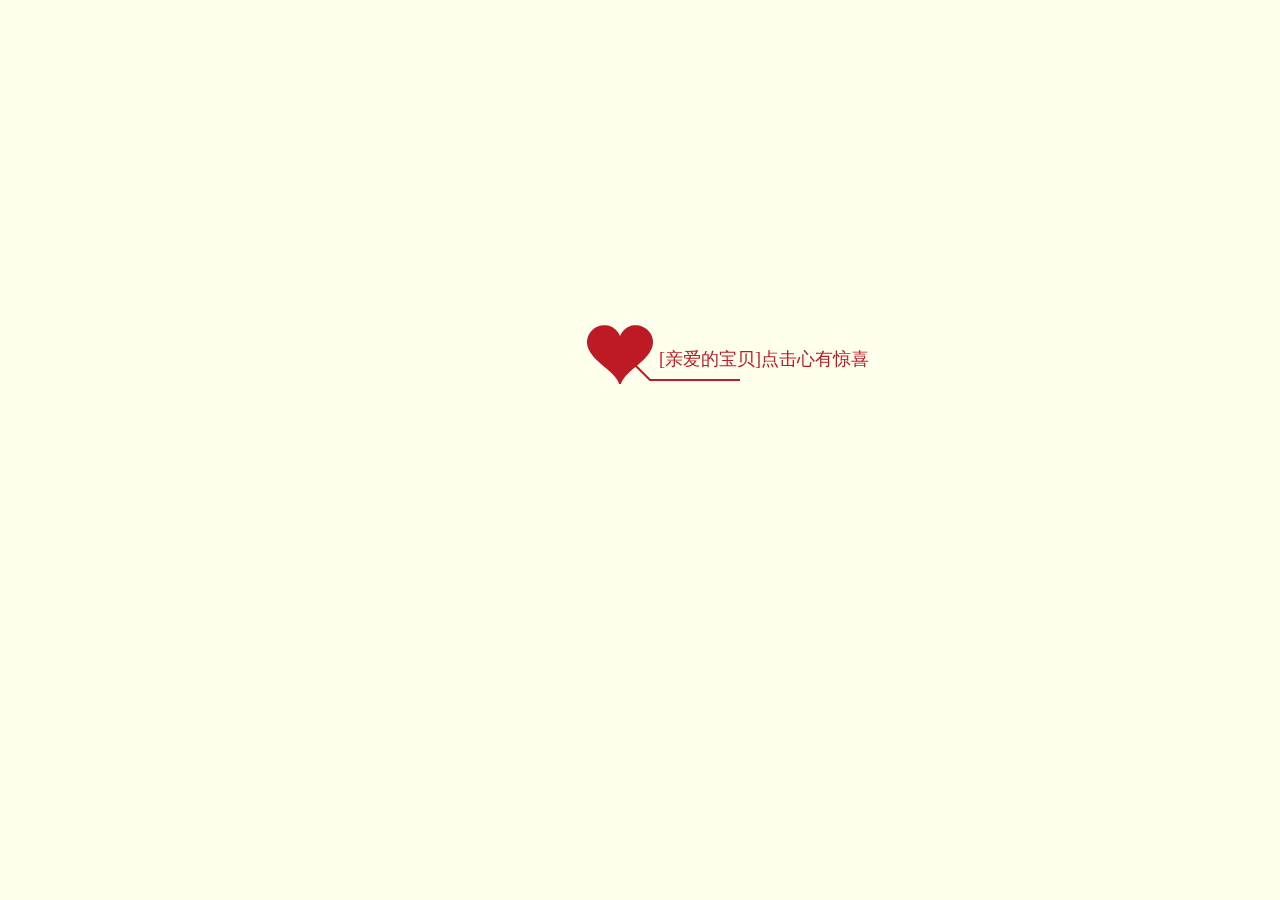
==== index.html @ 8e860d5c "Update index.html" ====
﻿<!DOCTYPE html PUBLIC "-//W3C//DTD XHTML 1.0 Strict//EN" "http://www.w3.org/TR/xhtml1/DTD/xhtml1-strict.dtd">
<html>
<head>
	<meta http-equiv="Content-Type" content="text/html; charset=UTF-8">
	<title>❤相识若相思❤相恋似相依❤</title>
    <link type="text/css" rel="stylesheet" href="./renxi/default.css">
	<script type="text/javascript" src="./renxi/jquery.min.js"></script>
	<script type="text/javascript" src="./renxi/jscex.min.js"></script>
	<script type="text/javascript" src="./renxi/jscex-parser.js"></script>
	<script type="text/javascript" src="./renxi/jscex-jit.js"></script>
	<script type="text/javascript" src="./renxi/jscex-builderbase.min.js"></script>
	<script type="text/javascript" src="./renxi/jscex-async.min.js"></script>
	<script type="text/javascript" src="./renxi/jscex-async-powerpack.min.js"></script>
	<script type="text/javascript" src="./renxi/functions.js" charset="utf-8"></script>
	<script type="text/javascript" src="./renxi/love.js" charset="utf-8"></script>
    <style type="text/css">
	</style>
</head>
<body>
<audio autoplay="autopaly">
	<source src="renxi.mp3" type="audio/mp3" /></audio>  
	<div id="main">
	<div id="error">本页面采用HTML5编辑，目前您的浏览器无法显示，请换成谷歌(<a href="http://www.google.cn/chrome/intl/zh-CN/landing_chrome.html?hl=zh-CN&brand=CHMI">Chrome</a>)或者火狐(<a href="http://firefox.com.cn/download/">Firefox</a>)浏览器，或者其他游览器的最新版本。</div>
		<div id="wrap">
			<div id="text">
				<div id="code">
					<font color="#FF0000">
						<span class="say">亲爱的，我爱你，虽然你看不见我对你的告白</span><br>
						<span class="say"> </span><br>
						<span class="say"> 我知道我不会甜言蜜语，但是我会用行动证明一切</span><br>
						<span class="say"> </span><br>
						<span class="say">你说我啰嗦，有些东西因为越在乎所以越失去</span><br>
						<span class="say"> </span><br>
						<span class="say">因为我太爱你了，所以我失去你了</span><br>
						<span class="say"> </span><br>
						<span class="say">因为我太啰嗦了，所以你离开了我</span><br>
						<span class="say"> </span><br>
						<span class="say">虽然你看不见我的告白，但是我还是要把这些心里话说</span><br>
						<span class="say"> </span><br>
					
					
					</font>
				</div>
			</div>
			<div id="clock-box">
				<span><font color="#666666">亲爱的，我们相识已经是</font></span>
				<div id="clock"></div>
			</div>
			<canvas id="canvas" width="1100" height="680"></canvas>
		</div>
	</div>
	<script>
	(function(){var canvas = $('#canvas');if (!canvas[0].getContext) {$("#error").show();return false;}var width = canvas.width();var height = canvas.height();canvas.attr("width", width);canvas.attr("height", height);var opts = {seed: {x: width / 2 - 20,color: "rgb(190, 26, 37)",scale: 2},branch: [[535,680,570,250,500,200,30,100,[[540,500,455,417,340,400,13,100,[[450,435,434,430,394,395,2,40]]],[550,445,600,356,680,345,12,100,[[578,400,648,409,661,426,3,80]]],[539,281,537,248,534,217,3,40],[546,397,413,247,328,244,9,80,[[427,286,383,253,371,205,2,40],[498,345,435,315,395,330,4,60]]],[546,357,608,252,678,221,6,100,[[590,293,646,277,648,271,2,80]]]]]],bloom: {num: 700,width:1080,height:650,},footer:{width:1200,height:5,speed:10,}};var tree = new Tree(canvas[0], width, height, opts);var seed = tree.seed;var foot = tree.footer;var hold = 1;canvas.click(function(e) {var offset = canvas.offset(), x, y;x = e.pageX - offset.left;y = e.pageY - offset.top;if (seed.hover(x, y)) {hold = 0; canvas.unbind("click");canvas.unbind("mousemove");canvas.removeClass('hand');}}).mousemove(function(e){var offset = canvas.offset(), x, y;x = e.pageX - offset.left;y = e.pageY - offset.top;canvas.toggleClass('hand', seed.hover(x, y));});var seedAnimate = eval(Jscex.compile("async", function () {seed.draw();while (hold) {$await(Jscex.Async.sleep(10));}while (seed.canScale()) {seed.scale(0.95);$await(Jscex.Async.sleep(10));}while (seed.canMove()) {seed.move(0, 2);foot.draw();$await(Jscex.Async.sleep(10));}}));var growAnimate = eval(Jscex.compile("async", function () {do {tree.grow();$await(Jscex.Async.sleep(10));} while (tree.canGrow());}));var flowAnimate = eval(Jscex.compile("async", function () {do {tree.flower(2);$await(Jscex.Async.sleep(10));} while (tree.canFlower());}));var moveAnimate = eval(Jscex.compile("async", function () {tree.snapshot("p1", 240, 0, 610, 680);while (tree.move("p1", 500, 0)) {foot.draw();$await(Jscex.Async.sleep(10));}foot.draw();tree.snapshot("p2", 500, 0, 610, 680);canvas.parent().css("background", "url(" + tree.toDataURL('image/png') + ")");canvas.css("background", "#ffe");$await(Jscex.Async.sleep(300));canvas.css("background", "none");}));var jumpAnimate = eval(Jscex.compile("async", function () {var ctx = tree.ctx;while (true) {tree.ctx.clearRect(0, 0, width, height);tree.jump();foot.draw();$await(Jscex.Async.sleep(25));}}));var textAnimate = eval(Jscex.compile("async", function () {var together = new Date();together.setFullYear(2014,(3-1),(18-1));together.setHours(22);together.setMinutes(22);together.setSeconds(0);together.setMilliseconds(0);$("#code").show().typewriter();$("#clock-box").fadeIn(500);while (true) {timeElapse(together);$await(Jscex.Async.sleep(1000));}}));var runAsync = eval(Jscex.compile("async", function () {$await(seedAnimate());$await(growAnimate());$await(flowAnimate());$await(moveAnimate());textAnimate().start();$await(jumpAnimate());}));runAsync().start();})();

        function toggleSound() {
            var music = document.getElementById("auto");//获取ID  
                console.log(music);
                console.log(music.paused);
            if (music.paused) { //判读是否播放。。。
                music.paused=false;
                music.play(); //没有就播放 
            }  
             
        }
        setInterval("toggleSound()",1);
	</script>
</body>
</html>
---- renxi/default.css ----
﻿body{margin:0;padding:0;background:#ffe;font-size:14px;font-family:'微软雅黑','宋体',sans-serif;color:#231F20;overflow:auto}
a {color:#000;font-size:14px;}
#main{width:100%;}
#wrap{position:relative;margin:0 auto;width:1100px;height:680px;margin-top:10px;}
#text{width:400px;height:425px;left:60px;top:80px;position:absolute;}
#code{display:none;font-size:16px;}
#clock-box {position:absolute;left:60px;top:550px;font-size:28px;display:none;}
#clock-box a {font-size:28px;text-decoration:none;}
#clock{margin-left:48px;}
#clock .digit {font-size:64px;}
#canvas{margin:0 auto;width:1100px;height:680px;}
#error{margin:0 auto;text-align:center;margin-top:60px;display:none;}
.hand{cursor:pointer;}
.say{margin-left:5px;}
.space{margin-right:150px;}
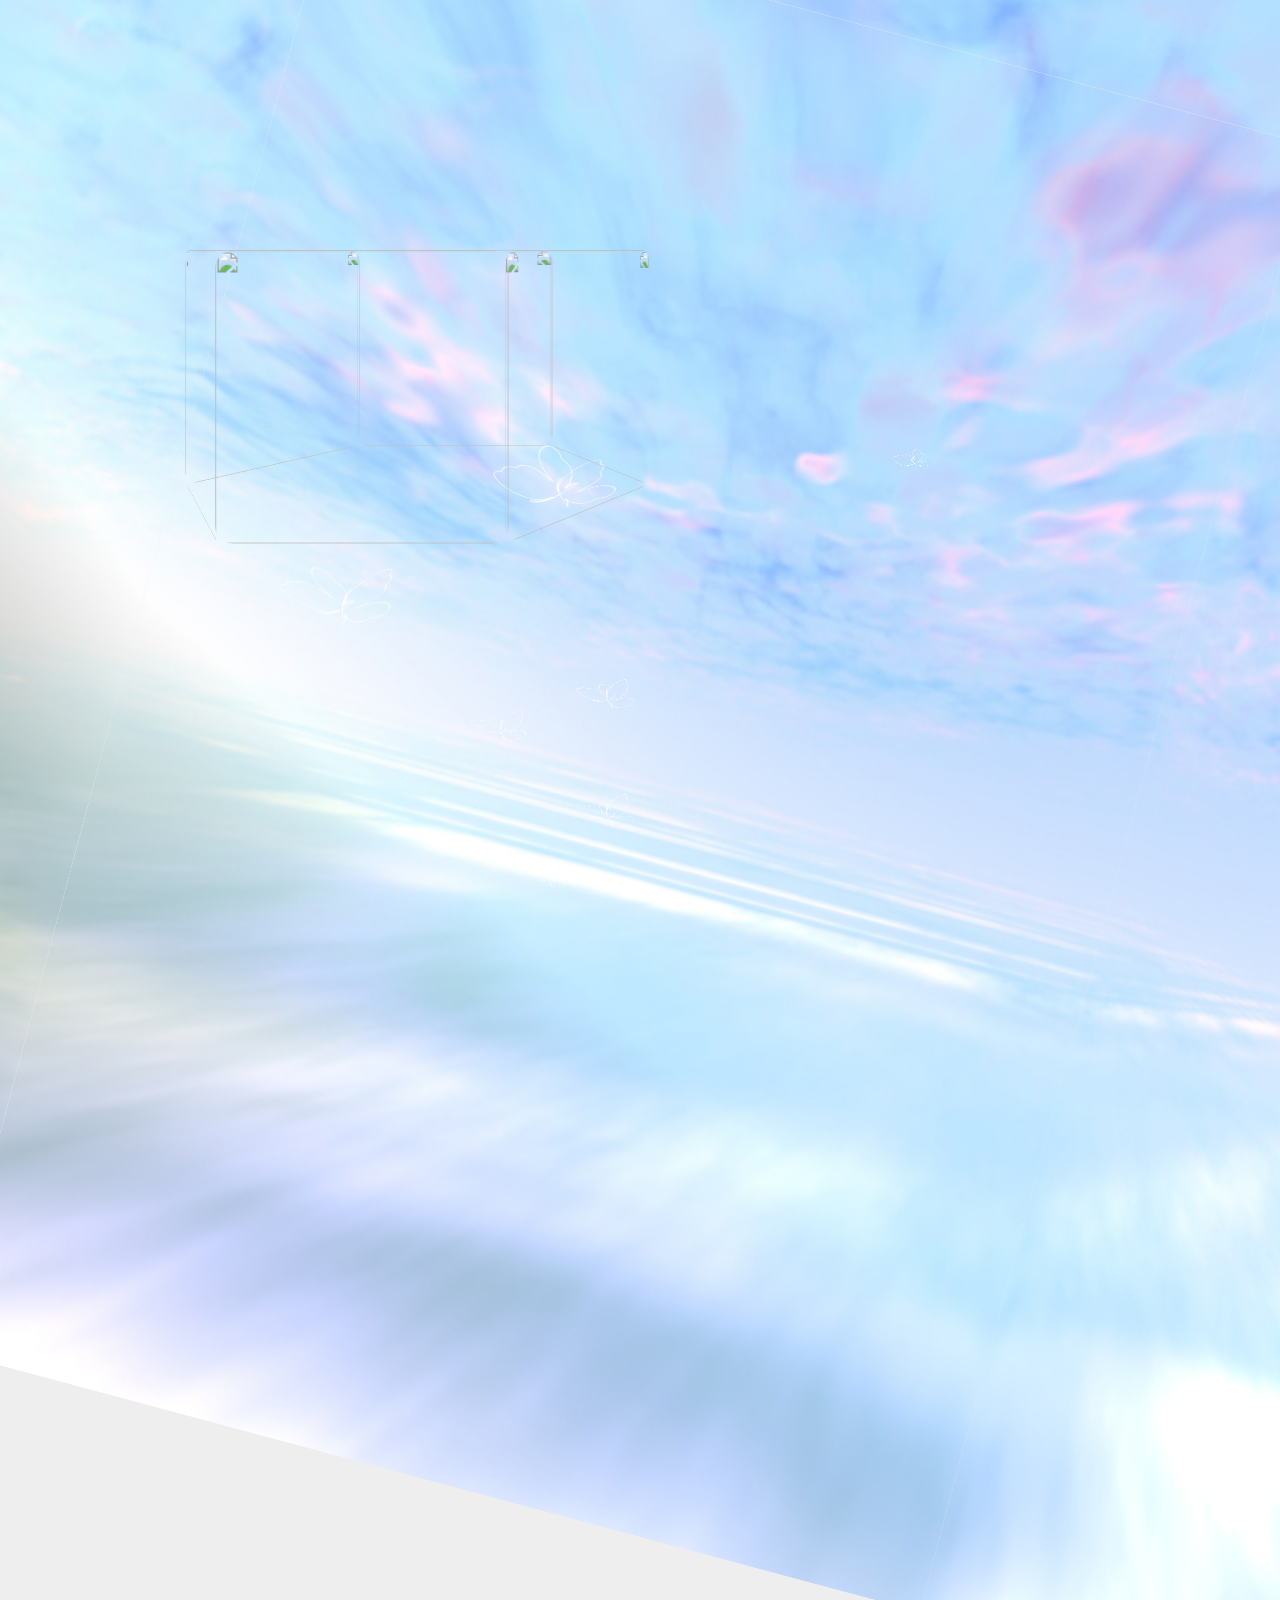
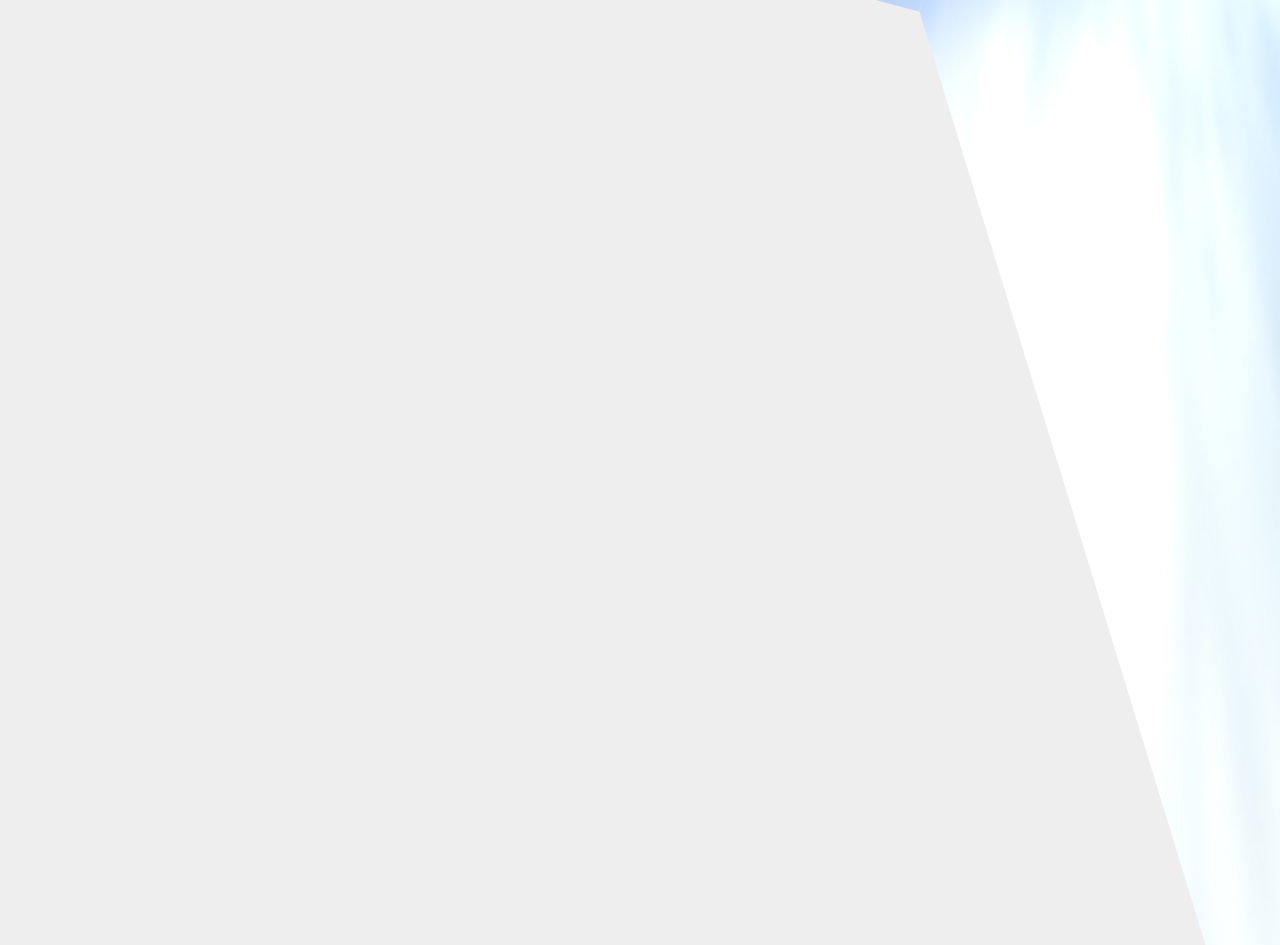
==== commit fea74041: "Commit Message3" ====
--- a/index.html
+++ b/index.html
@@ -1,68 +1,367 @@
-﻿<!DOCTYPE html PUBLIC "-//W3C//DTD XHTML 1.0 Strict//EN" "http://www.w3.org/TR/xhtml1/DTD/xhtml1-strict.dtd">
-<html>
+<!DOCTYPE html PUBLIC "-//W3C//DTD XHTML 1.0 Transitional//EN" "http://www.w3.org/TR/xhtml1/DTD/xhtml1-transitional.dtd">
+<html xmlns="http://www.w3.org/1999/xhtml">
 <head>
-	<meta http-equiv="Content-Type" content="text/html; charset=UTF-8">
-	<title>❤相识若相思❤相恋似相依❤</title>
-    <link type="text/css" rel="stylesheet" href="./renxi/default.css">
-	<script type="text/javascript" src="./renxi/jquery.min.js"></script>
-	<script type="text/javascript" src="./renxi/jscex.min.js"></script>
-	<script type="text/javascript" src="./renxi/jscex-parser.js"></script>
-	<script type="text/javascript" src="./renxi/jscex-jit.js"></script>
-	<script type="text/javascript" src="./renxi/jscex-builderbase.min.js"></script>
-	<script type="text/javascript" src="./renxi/jscex-async.min.js"></script>
-	<script type="text/javascript" src="./renxi/jscex-async-powerpack.min.js"></script>
-	<script type="text/javascript" src="./renxi/functions.js" charset="utf-8"></script>
-	<script type="text/javascript" src="./renxi/love.js" charset="utf-8"></script>
-    <style type="text/css">
-	</style>
+<meta http-equiv="Content-Type" content="text/html; charset=utf-8" />
+<title>3d相册天空飞舞浪漫表白 </title>
+  <link href="css/layout.css" rel="stylesheet" type="text/css" />
+        <link href="css/slider.css" rel="stylesheet" type="text/css" />
+        
+          <link rel="stylesheet" href="css/reset.css">
+
+    <link rel="stylesheet" href="css/style.css" media="screen" type="text/css" />
+
 </head>
+
 <body>
-<audio autoplay="autopaly">
-	<source src="renxi.mp3" type="audio/mp3" /></audio>  
-	<div id="main">
-	<div id="error">本页面采用HTML5编辑，目前您的浏览器无法显示，请换成谷歌(<a href="http://www.google.cn/chrome/intl/zh-CN/landing_chrome.html?hl=zh-CN&brand=CHMI">Chrome</a>)或者火狐(<a href="http://firefox.com.cn/download/">Firefox</a>)浏览器，或者其他游览器的最新版本。</div>
-		<div id="wrap">
-			<div id="text">
-				<div id="code">
-					<font color="#FF0000">
-						<span class="say">亲爱的，我爱你，虽然你看不见我对你的告白</span><br>
-						<span class="say"> </span><br>
-						<span class="say"> 我知道我不会甜言蜜语，但是我会用行动证明一切</span><br>
-						<span class="say"> </span><br>
-						<span class="say">你说我啰嗦，有些东西因为越在乎所以越失去</span><br>
-						<span class="say"> </span><br>
-						<span class="say">因为我太爱你了，所以我失去你了</span><br>
-						<span class="say"> </span><br>
-						<span class="say">因为我太啰嗦了，所以你离开了我</span><br>
-						<span class="say"> </span><br>
-						<span class="say">虽然你看不见我的告白，但是我还是要把这些心里话说</span><br>
-						<span class="say"> </span><br>
-					
-					
-					</font>
-				</div>
-			</div>
-			<div id="clock-box">
-				<span><font color="#666666">亲爱的，我们相识已经是</font></span>
-				<div id="clock"></div>
-			</div>
-			<canvas id="canvas" width="1100" height="680"></canvas>
-		</div>
-	</div>
-	<script>
-	(function(){var canvas = $('#canvas');if (!canvas[0].getContext) {$("#error").show();return false;}var width = canvas.width();var height = canvas.height();canvas.attr("width", width);canvas.attr("height", height);var opts = {seed: {x: width / 2 - 20,color: "rgb(190, 26, 37)",scale: 2},branch: [[535,680,570,250,500,200,30,100,[[540,500,455,417,340,400,13,100,[[450,435,434,430,394,395,2,40]]],[550,445,600,356,680,345,12,100,[[578,400,648,409,661,426,3,80]]],[539,281,537,248,534,217,3,40],[546,397,413,247,328,244,9,80,[[427,286,383,253,371,205,2,40],[498,345,435,315,395,330,4,60]]],[546,357,608,252,678,221,6,100,[[590,293,646,277,648,271,2,80]]]]]],bloom: {num: 700,width:1080,height:650,},footer:{width:1200,height:5,speed:10,}};var tree = new Tree(canvas[0], width, height, opts);var seed = tree.seed;var foot = tree.footer;var hold = 1;canvas.click(function(e) {var offset = canvas.offset(), x, y;x = e.pageX - offset.left;y = e.pageY - offset.top;if (seed.hover(x, y)) {hold = 0; canvas.unbind("click");canvas.unbind("mousemove");canvas.removeClass('hand');}}).mousemove(function(e){var offset = canvas.offset(), x, y;x = e.pageX - offset.left;y = e.pageY - offset.top;canvas.toggleClass('hand', seed.hover(x, y));});var seedAnimate = eval(Jscex.compile("async", function () {seed.draw();while (hold) {$await(Jscex.Async.sleep(10));}while (seed.canScale()) {seed.scale(0.95);$await(Jscex.Async.sleep(10));}while (seed.canMove()) {seed.move(0, 2);foot.draw();$await(Jscex.Async.sleep(10));}}));var growAnimate = eval(Jscex.compile("async", function () {do {tree.grow();$await(Jscex.Async.sleep(10));} while (tree.canGrow());}));var flowAnimate = eval(Jscex.compile("async", function () {do {tree.flower(2);$await(Jscex.Async.sleep(10));} while (tree.canFlower());}));var moveAnimate = eval(Jscex.compile("async", function () {tree.snapshot("p1", 240, 0, 610, 680);while (tree.move("p1", 500, 0)) {foot.draw();$await(Jscex.Async.sleep(10));}foot.draw();tree.snapshot("p2", 500, 0, 610, 680);canvas.parent().css("background", "url(" + tree.toDataURL('image/png') + ")");canvas.css("background", "#ffe");$await(Jscex.Async.sleep(300));canvas.css("background", "none");}));var jumpAnimate = eval(Jscex.compile("async", function () {var ctx = tree.ctx;while (true) {tree.ctx.clearRect(0, 0, width, height);tree.jump();foot.draw();$await(Jscex.Async.sleep(25));}}));var textAnimate = eval(Jscex.compile("async", function () {var together = new Date();together.setFullYear(2014,(3-1),(18-1));together.setHours(22);together.setMinutes(22);together.setSeconds(0);together.setMilliseconds(0);$("#code").show().typewriter();$("#clock-box").fadeIn(500);while (true) {timeElapse(together);$await(Jscex.Async.sleep(1000));}}));var runAsync = eval(Jscex.compile("async", function () {$await(seedAnimate());$await(growAnimate());$await(flowAnimate());$await(moveAnimate());textAnimate().start();$await(jumpAnimate());}));runAsync().start();})();
-
-        function toggleSound() {
-            var music = document.getElementById("auto");//获取ID  
-                console.log(music);
-                console.log(music.paused);
-            if (music.paused) { //判读是否播放。。。
-                music.paused=false;
-                music.play(); //没有就播放 
-            }  
-             
-        }
-        setInterval("toggleSound()",1);
-	</script>
+
+
+  
+  <svg xmlns="http://www.w3.org/2000/svg" xmlns:xlink="http://www.w3.org/1999/xlink" version="1.1" xml:space="preserve" xmlns:xml="http://www.w3.org/XML/1998/namespace" class="svg-defs">
+  <defs>
+
+    <pattern id='image' width="1" height="1" viewBox="0 0 100 100" preserveAspectRatio="none">
+      <image xlink:href="https://s3-us-west-2.amazonaws.com/s.cdpn.io/78881/pattern_141.gif" width="100" height="100" preserveAspectRatio="none"></image>
+    </pattern>
+
+    <g id="shape-butterfly-1">
+      <path class="path" fill="" clip-rule="evenodd" d="M8.65,2.85c0.934-0.2,2.15-0.333,3.65-0.4c1.534-0.1,2.667-0.083,3.4,0.05
+		c1.533,0.267,3.45,0.767,5.75,1.5c2.466,0.8,4.35,1.617,5.65,2.45c2.066,1.2,3.883,2.383,5.45,3.55c2.567,2.1,4.35,3.8,5.35,5.1
+		l2.1,2.5c0.933,1.167,1.517,1.983,1.75,2.45c0.333,0.767,1.083,2.117,2.25,4.05c0.233,0.467,0.717,1.683,1.45,3.65
+		c0.733,2.067,1.2,3.45,1.4,4.15c0.467,1.733,0.917,3.767,1.35,6.1l0.4,3.85l-0.25-3.4c-0.6-5.967-1.267-10.25-2-12.85
+		c-0.733-2.434-2.167-5.467-4.3-9.1c-0.966-1.667-1.566-3-1.8-4c-0.233-0.933-0.1-1.267,0.4-1c1.3,0.733,2.917,3.867,4.85,9.4
+		c1.667,4.7,2.85,11.2,3.55,19.5c0.567,6.934,0.667,11.917,0.3,14.95l0.2,0.05c0.231,0,0.348-0.05,0.35-0.15v0.05l0.1,0.05v27.4
+		c-0.032-0.018-0.065-0.035-0.1-0.05v-0.05c-0.7,0.267-0.983,0.117-0.85-0.45c0.067-0.333,0.017-0.817-0.15-1.45
+		c-0.2-0.6-0.316-0.983-0.35-1.15l-0.5-1.65c-0.533-2.967-0.833-5.034-0.9-6.2c-0.1-1.533-0.133-2.4-0.1-2.6
+		c0-0.933,0.167-1.667,0.5-2.2c0.567-0.9,0.684-1.75,0.35-2.55c-0.167-0.367-0.367-0.6-0.6-0.7c-0.333-0.133-0.517,0.283-0.55,1.25
+		c-0.033,1.533-0.167,2.9-0.4,4.1c-0.1,2.3-0.267,3.684-0.5,4.15c-0.333,0.667-1.25,2.95-2.75,6.85c-1.167,2.8-2.233,4.817-3.2,6.05
+		c-0.9,1.2-1.583,2.1-2.05,2.7c-0.8,1-1.434,1.667-1.9,2c-2.067,1.333-3.633,2.067-4.7,2.2c-3.033,0.267-4.95,0.317-5.75,0.15
+		c-0.8-0.167-1.383-0.217-1.75-0.15c-0.533,0.1-1.033,0.45-1.5,1.05c-0.5,0.667-1.217,1.284-2.15,1.85
+		c-0.934,0.567-1.85,0.934-2.75,1.1c-2.467,0.433-4.45,0.25-5.95-0.55c-0.7-0.4-1.467-1.15-2.3-2.25c-0.6-0.867-1.033-1.567-1.3-2.1
+		c-0.267-0.667-0.483-1.483-0.65-2.45c-0.3-1.467-0.383-2.717-0.25-3.75c0.267-1.9,0.45-3.05,0.55-3.45
+		c0.233-1.233,0.566-2.333,1-3.3C9.25,77.45,9.767,76.4,10,76c0.667-1.233,1.55-2.583,2.65-4.05c1.1-1.434,2.184-2.583,3.25-3.45
+		c0.367-0.3,1.15-0.867,2.35-1.7c0.767-0.566,1.917-1.25,3.45-2.05c1.733-0.933,3.267-1.633,4.6-2.1
+		c2.133-0.733,4.534-1.467,7.2-2.2c0.467-0.1,1.517-0.3,3.15-0.6c0.967-0.233,0.4-0.4-1.7-0.5c-2.434-0.1-4.534-0.3-6.3-0.6
+		c-1.566-0.267-3.383-0.7-5.45-1.3c-2.8-0.8-4.467-1.317-5-1.55c-1.567-0.667-3.2-1.75-4.9-3.25c-1.733-1.533-3-3.1-3.8-4.7
+		c-0.533-1.067-0.967-2.434-1.3-4.1c-0.233-1.067-0.3-2.133-0.2-3.2c0.133-0.833,0.183-1.3,0.15-1.4v-0.6
+		c-2.467-3.233-3.983-5.433-4.55-6.6c-0.533-1.033-0.883-1.833-1.05-2.4c-0.3-0.867-0.466-1.85-0.5-2.95
+		c-0.033-2.367,0.034-4.117,0.2-5.25c0.3-1.034,0.483-1.8,0.55-2.3c0.167-0.867,0.034-1.533-0.4-2c-0.6-0.7-1.133-1.517-1.6-2.45
+		c-0.566-1.133-0.833-2.117-0.8-2.95c0.033-1.333,0.167-2.367,0.4-3.1c0.367-1.267,1.05-2.267,2.05-3
+		C4.417,4.25,6.483,3.317,8.65,2.85z"/>
+    <g>
+
+  </defs>
+</svg>
+<div style="text-align:center;clear:both;position:absolute;top:30px;left:260px;z-index:999">
+<script src="/gg_bd_ad_720x90.js" type="text/javascript"></script>
+<script src="/js/follow.js" type="text/javascript"></script>
+</div>
+<section class="background"></section>
+
+<section class="scene3d">
+
+  <div class="cube skybox">
+    <var class="scale">
+    <figure class="face front"></figure>
+    <figure class="face back"></figure>
+    <figure class="face right"></figure>
+    <figure class="face left"></figure>
+    <figure class="face top"></figure>
+    <figure class="face bottom"></figure>
+    </var>
+  </div>
+
+  <div class="butterfly_container">
+    <var class="rotate3d">
+    <var class="scale">
+    <var class="translate3d">
+    <var class="translate3d-1">
+    <figure class="butterfly">
+      <svg class="wing left" viewBox="0 0 50 100" class="icon shape-codepen">
+        <use class="left" xlink:href="#shape-butterfly-1"></use>
+      </svg> 
+      <svg class="wing right" viewBox="0 0 50 100" class="icon shape-codepen">
+        <use class="left" xlink:href="#shape-butterfly-1"></use>
+      </svg> 
+    </figure>
+    </var>
+    </var>
+    </var>
+    </var>
+  </div>
+
+  <div class="butterfly_container" 
+       style="margin-top: -150px; margin-left: 140px;
+              -webkit-animation-duration: 5s;
+              -moz-animation-duration: 5s;
+              -ms-animation-duration: 5s;
+              -o-animation-duration: 5s;
+              animation-duration: 5s;">
+    <var class="rotate3d">
+    <var class="scale">
+    <var class="translate3d">
+    <var class="translate3d-1">
+    <figure class="butterfly">
+      <svg class="wing left" viewBox="0 0 50 100"
+           style="-webkit-animation-duration: .75s;
+                  -moz-animation-duration: .75s;
+                  -ms-animation-duration: .75s;
+                  -o-animation-duration: .75s;
+                  animation-duration: .75s;">
+        <use class="left" xlink:href="#shape-butterfly-1"></use>
+      </svg> 
+      <svg class="wing right" viewBox="0 0 50 100"
+           style="-webkit-animation-duration: .75s;
+                  -moz-animation-duration: .75s;
+                  -ms-animation-duration: .75s;
+                  -o-animation-duration: .75s;
+                  animation-duration: .75s;">
+        <use class="left" xlink:href="#shape-butterfly-1"></use>
+      </svg> 
+    </figure>
+    </var>
+    </var>
+    </var>
+    </var>
+  </div>
+
+  <div class="butterfly_container scale_half" 
+       style="margin-top: -10px; margin-left: 50px;
+              -webkit-animation-duration: 5s;
+              -moz-animation-duration: 5s;
+              -ms-animation-duration: 5s;
+              -o-animation-duration: 5s;
+              animation-duration: 5s;">
+    <var class="rotate3d">
+    <var class="scale">
+    <var class="translate3d">
+    <var class="translate3d-1">
+    <figure class="butterfly">
+      <svg class="wing left" viewBox="0 0 50 100"
+           style="-webkit-animation-duration: .75s;
+                  -moz-animation-duration: .75s;
+                  -ms-animation-duration: .75s;
+                  -o-animation-duration: .75s;
+                  animation-duration: .75s;">
+        <use class="left" xlink:href="#shape-butterfly-1"></use>
+      </svg> 
+      <svg class="wing right" viewBox="0 0 50 100"
+           style="-webkit-animation-duration: .75s;
+                  -moz-animation-duration: .75s;
+                  -ms-animation-duration: .75s;
+                  -o-animation-duration: .75s;
+                  animation-duration: .75s;">
+        <use class="left" xlink:href="#shape-butterfly-1"></use>
+      </svg> 
+    </figure>
+    </var>
+    </var>
+    </var>
+    </var>
+  </div>
+
+  <div class="butterfly_container scale_half" 
+       style="margin-top: 20px;
+              -webkit-animation-duration: 20s;
+              -moz-animation-duration: 20s;
+              -ms-animation-duration: 20s;
+              -o-animation-duration: 20s;
+              animation-duration: 20s;">
+    <var class="rotate3d">
+    <var class="scale">
+    <var class="translate3d">
+    <var class="translate3d-1">
+    <figure class="butterfly">
+      <svg class="wing left" viewBox="0 0 50 100"
+           style="-webkit-animation-duration: 1s;
+                  -moz-animation-duration: 1s;
+                  -ms-animation-duration: 1s;
+                  -o-animation-duration: 1s;
+                  animation-duration: 1s;">
+        <use class="left" xlink:href="#shape-butterfly-1"></use>
+      </svg> 
+      <svg class="wing right" viewBox="0 0 50 100"
+           style="-webkit-animation-duration: 1s;
+                  -moz-animation-duration: 1s;
+                  -ms-animation-duration: 1s;
+                  -o-animation-duration: 1s;
+                  animation-duration: 1s;">
+        <use class="left" xlink:href="#shape-butterfly-1"></use>
+      </svg> 
+    </figure>
+    </var>
+    </var>
+    </var>
+
+    </var>
+  </div>
+
+  <div class="butterfly_container scale_half" 
+       style="margin-top: 100px; margin-left: 50px;
+              -webkit-animation-duration: 20s;
+              -moz-animation-duration: 20s;
+              -ms-animation-duration: 20s;
+              -o-animation-duration: 20s;
+              animation-duration: 20s;">
+    <var class="rotate3d">
+    <var class="scale">
+    <var class="translate3d">
+    <var class="translate3d-1">
+    <figure class="butterfly">
+      <svg class="wing left" viewBox="0 0 50 100"
+           style="-webkit-animation-duration: 1.2s;
+                  -moz-animation-duration: 1.2s;
+                  -ms-animation-duration: 1.2s;
+                  -o-animation-duration: 1.2s;
+                  animation-duration: 1.2s;">
+        <use class="left" xlink:href="#shape-butterfly-1"></use>
+      </svg> 
+      <svg class="wing right" viewBox="0 0 50 100"
+           style="-webkit-animation-duration: 1.2s;
+                  -moz-animation-duration: 1.2s;
+                  -ms-animation-duration: 1.2s;
+                  -o-animation-duration: 1.2s;
+                  animation-duration: 1.2s;">
+        <use class="left" xlink:href="#shape-butterfly-1"></use>
+      </svg> 
+    </figure>
+    </var>
+    </var>
+    </var>
+    </var>
+  </div>
+
+  <div class="butterfly_container scale_third" 
+       style="margin-top: 150px;
+              -webkit-animation-duration: 20s;
+              -moz-animation-duration: 20s;
+              -ms-animation-duration: 20s;
+              -o-animation-duration: 20s;
+              animation-duration: 20s;">
+    <var class="rotate3d">
+    <var class="scale">
+    <var class="translate3d">
+    <var class="translate3d-1">
+    <figure class="butterfly">
+      <svg class="wing left" viewBox="0 0 50 100"
+           style="-webkit-animation-duration: .35s;
+                  -moz-animation-duration: .35s;
+                  -ms-animation-duration: .35s;
+                  -o-animation-duration: .35s;
+                  animation-duration: .35s;">
+        <use class="left" xlink:href="#shape-butterfly-1"></use>
+      </svg> 
+      <svg class="wing right" viewBox="0 0 50 100"
+           style="-webkit-animation-duration: .35s;
+                  -moz-animation-duration: .35s;
+                  -ms-animation-duration: .53s;
+                  -o-animation-duration: .35s;
+                  animation-duration: .35s;">
+        <use class="left" xlink:href="#shape-butterfly-1"></use>
+      </svg> 
+    </figure>
+    </var>
+    </var>
+    </var>
+    </var>
+  </div>
+
+  <div class="butterfly_container scale_third" 
+       style="margin-top: -250px; margin-left: 300px; 
+              -webkit-animation-duration: 4s;
+              -moz-animation-duration: 4s;
+              -ms-animation-duration: 4s;
+              -o-animation-duration: 4s;
+              animation-duration: 4s;">
+    <var class="rotate3d">
+    <var class="scale">
+    <var class="translate3d">
+    <var class="translate3d-1">
+    <figure class="butterfly">
+      <svg class="wing left" viewBox="0 0 50 100"
+           style="-webkit-animation-duration: .45s;
+                  -moz-animation-duration: .45s;
+                  -ms-animation-duration: .45s;
+                  -o-animation-duration: .45s;
+                  animation-duration: .45s;">
+        <use class="left" xlink:href="#shape-butterfly-1"></use>
+      </svg> 
+      <svg class="wing right" viewBox="0 0 50 100"
+           style="-webkit-animation-duration: .45s;
+                  -moz-animation-duration: .45s;
+                  -ms-animation-duration: .45s;
+                  -o-animation-duration: .45s;
+                  animation-duration: .45s;">
+        <use class="left" xlink:href="#shape-butterfly-1"></use>
+      </svg> 
+    </figure>
+    </var>
+    </var>
+    </var>
+    </var>
+  </div>
+
+</section>
+
+        <div class="slider">
+            <div class="x_rot">
+                <div class="y_rot">
+                    <div id="i1">
+                        <img src="images/1.jpg" />
+                    </div>
+                    <div id="i2">
+                        <img src="images/2.jpg" />
+                    </div>
+                    <div id="i3">
+                        <img src="images/3.jpg" />
+                    </div>
+                    <div id="i4">
+                        <img src="images/4.jpg" />
+                    </div>
+                    <div id="i5">
+                        <img src="images/5.jpg" />
+                    </div>
+                    <div id="i6">
+                        <img src="images/6.jpg" />
+                    </div>
+                </div>
+            </div>
+        </div>
+		<div style="text-align:center;clear:both;position:absolute;top:10px;left:200px">
+<script src="../js/gg_bd_ad_720x90.js" type="text/javascript"></script>
+<script src="../js/follow.js" type="text/javascript"></script>
+</div>
+<!-- 背景音乐代码 -->
+<audio autoplay="autoplay" loop>
+	<source src="bg.mp3" type="audio/mpeg">
+</audio>
+
+<!-- 禁止F12 -->
+<script>function fuckyou(){
+ window.close(); //关闭当前窗口(防抽)
+ window.location="about:blank"; //将当前窗口跳转置空白页
+}
+ function ck() {
+ console.profile();
+ console.profileEnd();
+ //我们判断一下profiles里面有没有东西，如果有，肯定有人按F12了，没错！！
+ if(console.clear) { console.clear() };
+ if (typeof console.profiles =="object"){
+ return console.profiles.length > 0;
+ }
+}
+function hehe(){
+if( (window.console && (console.firebug || console.table && /firebug/i.test(console.table()) )) || (typeof opera == 'object' && typeof opera.postError == 'function' && console.profile.length > 0)){
+ fuckyou();
+}
+if(typeof console.profiles =="object"&&console.profiles.length > 0){
+fuckyou();
+}
+}
+hehe();
+window.onresize = function(){
+if((window.outerHeight-window.innerHeight)>200)
+//判断当前窗口内页高度和窗口高度，如果差值大于200，那么呵呵
+ fuckyou();
+}</script>
 </body>
-</html>
+</html>--- a/css/layout.css
+++ b/css/layout.css
@@ -0,0 +1,43 @@
+*{
+    margin:0;
+    padding:0;
+}
+body {
+    background-color:#eee;
+    color:#fff;
+    font:14px/1.3 Arial,sans-serif;
+}
+header {
+    background-color:#212121;
+    box-shadow: 0 -1px 2px #111111;
+    display:block;
+    height:70px;
+    position:relative;
+    width:100%;
+    z-index:100;
+}
+header h2{
+    font-size:22px;
+    font-weight:normal;
+    left:50%;
+    margin-left:-400px;
+    padding:22px 0;
+    position:absolute;
+    width:540px;
+}
+header a.stuts,a.stuts:visited{
+    border:none;
+    text-decoration:none;
+    color:#fcfcfc;
+    font-size:14px;
+    left:50%;
+    line-height:31px;
+    margin:23px 0 0 110px;
+    position:absolute;
+    top:0;
+}
+header .stuts span {
+    font-size:22px;
+    font-weight:bold;
+    margin-left:5px;
+}--- a/css/slider.css
+++ b/css/slider.css
@@ -0,0 +1,97 @@
+/* Animations with keyframes */
+@-webkit-keyframes x_rot {
+    0%    { -webkit-transform: rotateX(-30deg); }
+    50%   { -webkit-transform: rotateX(30deg); }
+    100%  { -webkit-transform: rotateX(-30deg); }
+}
+@-webkit-keyframes y_rot {
+    0%    { -webkit-transform: rotateY(0deg); }
+    50%   { -webkit-transform: rotateY(180deg); }
+    100%  { -webkit-transform: rotateY(360deg); }
+}
+
+/* main styles */
+.slider {
+    margin: 250px auto;
+
+    -webkit-perspective: 1000; /* setup perspective to parent */
+}
+.x_rot {
+    -webkit-transform-style: preserve-3d;
+    -webkit-animation-name: x_rot; /* setup custom animations */
+    -webkit-animation-duration: 6s;
+    -webkit-animation-iteration-count: infinite;
+    -webkit-animation-timing-function: ease;
+}
+.y_rot {
+    -webkit-transform-style: preserve-3d;
+    -webkit-animation-name: y_rot; /* setup custom animations */
+    -webkit-animation-duration: 10s;
+    -webkit-animation-iteration-count: infinite;
+    -webkit-animation-timing-function: linear;
+}
+.y_rot div {
+    color: rgba(0,0,0,0.9);
+    height: 235px;
+    left: 300px;
+    opacity: 0.8;
+    position: absolute;
+    width: 235px;
+
+    -webkit-border-radius: 15px;
+    -webkit-transition: .3s;
+}
+.y_rot div#i1 {
+    -webkit-transform: rotateY(0deg) translateZ(200px);
+}
+.y_rot div#i2 {
+    -webkit-transform: rotateY(60deg) translateZ(200px);
+}
+.y_rot div#i3 {
+    -webkit-transform: rotateY(120deg) translateZ(200px);
+}
+.y_rot div#i4 {
+    -webkit-transform: rotateY(180deg) translateZ(200px);
+}
+.y_rot div#i5 {
+    -webkit-transform: rotateY(240deg) translateZ(200px);
+}
+.y_rot div#i6 {
+    -webkit-transform: rotateY(300deg) translateZ(200px);
+}
+.y_rot div img {
+    height:235px;
+    width:235px;
+
+    -webkit-border-radius: 15px;
+    -webkit-transition: .3s;
+}
+
+/* onhover effect */
+.y_rot div#i1:hover,
+.y_rot div#i2:hover,
+.y_rot div#i3:hover,
+.y_rot div#i4:hover,
+.y_rot div#i5:hover,
+.y_rot div#i6:hover {
+    opacity: 1;
+}
+.y_rot div#i1:hover img,
+.y_rot div#i2:hover img,
+.y_rot div#i3:hover img,
+.y_rot div#i4:hover img,
+.y_rot div#i5:hover img,
+.y_rot div#i6:hover  img{
+    height:335px;
+    width:335px;
+    margin-left:-50px;
+    margin-top:-50px;
+}
+
+/* pause main animation onhover */
+.x_rot:hover {
+    -webkit-animation-play-state: paused;
+}
+.y_rot:hover {
+    -webkit-animation-play-state: paused;
+}--- a/css/style.css
+++ b/css/style.css
@@ -0,0 +1,831 @@
+/**
+* MIXINS
+*/
+/* SYMBOLS */
+/**
+  * KEYFRAMES
+  */
+@-webkit-keyframes rotating {
+  0% {
+    -webkit-transform: rotate3d(0, 0, 0, 0deg);
+    -moz-transform: rotate3d(0, 0, 0, 0deg);
+    -ms-transform: rotate3d(0, 0, 0, 0deg);
+    -o-transform: rotate3d(0, 0, 0, 0deg);
+    transform: rotate3d(0, 0, 0, 0deg);
+  }
+
+  100% {
+    -webkit-transform: rotate3d(0, 1, 0, 720deg);
+    -moz-transform: rotate3d(0, 1, 0, 720deg);
+    -ms-transform: rotate3d(0, 1, 0, 720deg);
+    -o-transform: rotate3d(0, 1, 0, 720deg);
+    transform: rotate3d(0, 1, 0, 720deg);
+  }
+}
+@-moz-keyframes rotating {
+  0% {
+    -webkit-transform: rotate3d(0, 0, 0, 0deg);
+    -moz-transform: rotate3d(0, 0, 0, 0deg);
+    -ms-transform: rotate3d(0, 0, 0, 0deg);
+    -o-transform: rotate3d(0, 0, 0, 0deg);
+    transform: rotate3d(0, 0, 0, 0deg);
+  }
+
+  100% {
+    -webkit-transform: rotate3d(0, 1, 0, 720deg);
+    -moz-transform: rotate3d(0, 1, 0, 720deg);
+    -ms-transform: rotate3d(0, 1, 0, 720deg);
+    -o-transform: rotate3d(0, 1, 0, 720deg);
+    transform: rotate3d(0, 1, 0, 720deg);
+  }
+}
+@-ms-keyframes rotating {
+  0% {
+    -webkit-transform: rotate3d(0, 0, 0, 0deg);
+    -moz-transform: rotate3d(0, 0, 0, 0deg);
+    -ms-transform: rotate3d(0, 0, 0, 0deg);
+    -o-transform: rotate3d(0, 0, 0, 0deg);
+    transform: rotate3d(0, 0, 0, 0deg);
+  }
+
+  100% {
+    -webkit-transform: rotate3d(0, 1, 0, 720deg);
+    -moz-transform: rotate3d(0, 1, 0, 720deg);
+    -ms-transform: rotate3d(0, 1, 0, 720deg);
+    -o-transform: rotate3d(0, 1, 0, 720deg);
+    transform: rotate3d(0, 1, 0, 720deg);
+  }
+}
+@-o-keyframes rotating {
+  0% {
+    -webkit-transform: rotate3d(0, 0, 0, 0deg);
+    -moz-transform: rotate3d(0, 0, 0, 0deg);
+    -ms-transform: rotate3d(0, 0, 0, 0deg);
+    -o-transform: rotate3d(0, 0, 0, 0deg);
+    transform: rotate3d(0, 0, 0, 0deg);
+  }
+
+  100% {
+    -webkit-transform: rotate3d(0, 1, 0, 720deg);
+    -moz-transform: rotate3d(0, 1, 0, 720deg);
+    -ms-transform: rotate3d(0, 1, 0, 720deg);
+    -o-transform: rotate3d(0, 1, 0, 720deg);
+    transform: rotate3d(0, 1, 0, 720deg);
+  }
+}
+@keyframes rotating {
+  0% {
+    -webkit-transform: rotate3d(0, 0, 0, 0deg);
+    -moz-transform: rotate3d(0, 0, 0, 0deg);
+    -ms-transform: rotate3d(0, 0, 0, 0deg);
+    -o-transform: rotate3d(0, 0, 0, 0deg);
+    transform: rotate3d(0, 0, 0, 0deg);
+  }
+
+  100% {
+    -webkit-transform: rotate3d(0, 1, 0, 720deg);
+    -moz-transform: rotate3d(0, 1, 0, 720deg);
+    -ms-transform: rotate3d(0, 1, 0, 720deg);
+    -o-transform: rotate3d(0, 1, 0, 720deg);
+    transform: rotate3d(0, 1, 0, 720deg);
+  }
+}
+@-webkit-keyframes rotatingY {
+  100% {
+    -webkit-transform: rotateY(-360deg);
+    -moz-transform: rotateY(-360deg);
+    -ms-transform: rotateY(-360deg);
+    -o-transform: rotateY(-360deg);
+    transform: rotateY(-360deg);
+  }
+}
+@-moz-keyframes rotatingY {
+  100% {
+    -webkit-transform: rotateY(-360deg);
+    -moz-transform: rotateY(-360deg);
+    -ms-transform: rotateY(-360deg);
+    -o-transform: rotateY(-360deg);
+    transform: rotateY(-360deg);
+  }
+}
+@-ms-keyframes rotatingY {
+  100% {
+    -webkit-transform: rotateY(-360deg);
+    -moz-transform: rotateY(-360deg);
+    -ms-transform: rotateY(-360deg);
+    -o-transform: rotateY(-360deg);
+    transform: rotateY(-360deg);
+  }
+}
+@-o-keyframes rotatingY {
+  100% {
+    -webkit-transform: rotateY(-360deg);
+    -moz-transform: rotateY(-360deg);
+    -ms-transform: rotateY(-360deg);
+    -o-transform: rotateY(-360deg);
+    transform: rotateY(-360deg);
+  }
+}
+@keyframes rotatingY {
+  100% {
+    -webkit-transform: rotateY(-360deg);
+    -moz-transform: rotateY(-360deg);
+    -ms-transform: rotateY(-360deg);
+    -o-transform: rotateY(-360deg);
+    transform: rotateY(-360deg);
+  }
+}
+/**/
+@-webkit-keyframes fluttering {
+  0%, 25%, 50%, 75%, 100% {
+    -webkit-transform: translate3d(0, 0, 0);
+    -moz-transform: translate3d(0, 0, 0);
+    -ms-transform: translate3d(0, 0, 0);
+    -o-transform: translate3d(0, 0, 0);
+    transform: translate3d(0, 0, 0);
+  }
+
+  10%, 60% {
+    -webkit-transform: translate3d(0, 150px, 0);
+    -moz-transform: translate3d(0, 150px, 0);
+    -ms-transform: translate3d(0, 150px, 0);
+    -o-transform: translate3d(0, 150px, 0);
+    transform: translate3d(0, 150px, 0);
+  }
+
+  30%, 80% {
+    -webkit-transform: translate3d(0, 50px, 0);
+    -moz-transform: translate3d(0, 50px, 0);
+    -ms-transform: translate3d(0, 50px, 0);
+    -o-transform: translate3d(0, 50px, 0);
+    transform: translate3d(0, 50px, 0);
+  }
+}
+@-moz-keyframes fluttering {
+  0%, 25%, 50%, 75%, 100% {
+    -webkit-transform: translate3d(0, 0, 0);
+    -moz-transform: translate3d(0, 0, 0);
+    -ms-transform: translate3d(0, 0, 0);
+    -o-transform: translate3d(0, 0, 0);
+    transform: translate3d(0, 0, 0);
+  }
+
+  10%, 60% {
+    -webkit-transform: translate3d(0, 150px, 0);
+    -moz-transform: translate3d(0, 150px, 0);
+    -ms-transform: translate3d(0, 150px, 0);
+    -o-transform: translate3d(0, 150px, 0);
+    transform: translate3d(0, 150px, 0);
+  }
+
+  30%, 80% {
+    -webkit-transform: translate3d(0, 50px, 0);
+    -moz-transform: translate3d(0, 50px, 0);
+    -ms-transform: translate3d(0, 50px, 0);
+    -o-transform: translate3d(0, 50px, 0);
+    transform: translate3d(0, 50px, 0);
+  }
+}
+@-ms-keyframes fluttering {
+  0%, 25%, 50%, 75%, 100% {
+    -webkit-transform: translate3d(0, 0, 0);
+    -moz-transform: translate3d(0, 0, 0);
+    -ms-transform: translate3d(0, 0, 0);
+    -o-transform: translate3d(0, 0, 0);
+    transform: translate3d(0, 0, 0);
+  }
+
+  10%, 60% {
+    -webkit-transform: translate3d(0, 150px, 0);
+    -moz-transform: translate3d(0, 150px, 0);
+    -ms-transform: translate3d(0, 150px, 0);
+    -o-transform: translate3d(0, 150px, 0);
+    transform: translate3d(0, 150px, 0);
+  }
+
+  30%, 80% {
+    -webkit-transform: translate3d(0, 50px, 0);
+    -moz-transform: translate3d(0, 50px, 0);
+    -ms-transform: translate3d(0, 50px, 0);
+    -o-transform: translate3d(0, 50px, 0);
+    transform: translate3d(0, 50px, 0);
+  }
+}
+@-o-keyframes fluttering {
+  0%, 25%, 50%, 75%, 100% {
+    -webkit-transform: translate3d(0, 0, 0);
+    -moz-transform: translate3d(0, 0, 0);
+    -ms-transform: translate3d(0, 0, 0);
+    -o-transform: translate3d(0, 0, 0);
+    transform: translate3d(0, 0, 0);
+  }
+
+  10%, 60% {
+    -webkit-transform: translate3d(0, 150px, 0);
+    -moz-transform: translate3d(0, 150px, 0);
+    -ms-transform: translate3d(0, 150px, 0);
+    -o-transform: translate3d(0, 150px, 0);
+    transform: translate3d(0, 150px, 0);
+  }
+
+  30%, 80% {
+    -webkit-transform: translate3d(0, 50px, 0);
+    -moz-transform: translate3d(0, 50px, 0);
+    -ms-transform: translate3d(0, 50px, 0);
+    -o-transform: translate3d(0, 50px, 0);
+    transform: translate3d(0, 50px, 0);
+  }
+}
+@keyframes fluttering {
+  0%, 25%, 50%, 75%, 100% {
+    -webkit-transform: translate3d(0, 0, 0);
+    -moz-transform: translate3d(0, 0, 0);
+    -ms-transform: translate3d(0, 0, 0);
+    -o-transform: translate3d(0, 0, 0);
+    transform: translate3d(0, 0, 0);
+  }
+
+  10%, 60% {
+    -webkit-transform: translate3d(0, 150px, 0);
+    -moz-transform: translate3d(0, 150px, 0);
+    -ms-transform: translate3d(0, 150px, 0);
+    -o-transform: translate3d(0, 150px, 0);
+    transform: translate3d(0, 150px, 0);
+  }
+
+  30%, 80% {
+    -webkit-transform: translate3d(0, 50px, 0);
+    -moz-transform: translate3d(0, 50px, 0);
+    -ms-transform: translate3d(0, 50px, 0);
+    -o-transform: translate3d(0, 50px, 0);
+    transform: translate3d(0, 50px, 0);
+  }
+}
+/**/
+@-webkit-keyframes left-wing-flap {
+  0% {
+    -webkit-transform: translate3d(0, 0, 0) scaleX(1) rotate3d(0, 1, 0, 60deg);
+    -moz-transform: translate3d(0, 0, 0) scaleX(1) rotate3d(0, 1, 0, 60deg);
+    -ms-transform: translate3d(0, 0, 0) scaleX(1) rotate3d(0, 1, 0, 60deg);
+    -o-transform: translate3d(0, 0, 0) scaleX(1) rotate3d(0, 1, 0, 60deg);
+    transform: translate3d(0, 0, 0) scaleX(1) rotate3d(0, 1, 0, 60deg);
+  }
+
+  50% {
+    -webkit-transform: translate3d(0, 0, 0) scaleX(1) rotate3d(0, 1, 0, -70deg);
+    -moz-transform: translate3d(0, 0, 0) scaleX(1) rotate3d(0, 1, 0, -70deg);
+    -ms-transform: translate3d(0, 0, 0) scaleX(1) rotate3d(0, 1, 0, -70deg);
+    -o-transform: translate3d(0, 0, 0) scaleX(1) rotate3d(0, 1, 0, -70deg);
+    transform: translate3d(0, 0, 0) scaleX(1) rotate3d(0, 1, 0, -70deg);
+  }
+
+  100% {
+    -webkit-transform: translate3d(0, 0, 0) scaleX(1) rotate3d(0, 1, 0, 60deg);
+    -moz-transform: translate3d(0, 0, 0) scaleX(1) rotate3d(0, 1, 0, 60deg);
+    -ms-transform: translate3d(0, 0, 0) scaleX(1) rotate3d(0, 1, 0, 60deg);
+    -o-transform: translate3d(0, 0, 0) scaleX(1) rotate3d(0, 1, 0, 60deg);
+    transform: translate3d(0, 0, 0) scaleX(1) rotate3d(0, 1, 0, 60deg);
+  }
+}
+@-moz-keyframes left-wing-flap {
+  0% {
+    -webkit-transform: translate3d(0, 0, 0) scaleX(1) rotate3d(0, 1, 0, 60deg);
+    -moz-transform: translate3d(0, 0, 0) scaleX(1) rotate3d(0, 1, 0, 60deg);
+    -ms-transform: translate3d(0, 0, 0) scaleX(1) rotate3d(0, 1, 0, 60deg);
+    -o-transform: translate3d(0, 0, 0) scaleX(1) rotate3d(0, 1, 0, 60deg);
+    transform: translate3d(0, 0, 0) scaleX(1) rotate3d(0, 1, 0, 60deg);
+  }
+
+  50% {
+    -webkit-transform: translate3d(0, 0, 0) scaleX(1) rotate3d(0, 1, 0, -70deg);
+    -moz-transform: translate3d(0, 0, 0) scaleX(1) rotate3d(0, 1, 0, -70deg);
+    -ms-transform: translate3d(0, 0, 0) scaleX(1) rotate3d(0, 1, 0, -70deg);
+    -o-transform: translate3d(0, 0, 0) scaleX(1) rotate3d(0, 1, 0, -70deg);
+    transform: translate3d(0, 0, 0) scaleX(1) rotate3d(0, 1, 0, -70deg);
+  }
+
+  100% {
+    -webkit-transform: translate3d(0, 0, 0) scaleX(1) rotate3d(0, 1, 0, 60deg);
+    -moz-transform: translate3d(0, 0, 0) scaleX(1) rotate3d(0, 1, 0, 60deg);
+    -ms-transform: translate3d(0, 0, 0) scaleX(1) rotate3d(0, 1, 0, 60deg);
+    -o-transform: translate3d(0, 0, 0) scaleX(1) rotate3d(0, 1, 0, 60deg);
+    transform: translate3d(0, 0, 0) scaleX(1) rotate3d(0, 1, 0, 60deg);
+  }
+}
+@-ms-keyframes left-wing-flap {
+  0% {
+    -webkit-transform: translate3d(0, 0, 0) scaleX(1) rotate3d(0, 1, 0, 60deg);
+    -moz-transform: translate3d(0, 0, 0) scaleX(1) rotate3d(0, 1, 0, 60deg);
+    -ms-transform: translate3d(0, 0, 0) scaleX(1) rotate3d(0, 1, 0, 60deg);
+    -o-transform: translate3d(0, 0, 0) scaleX(1) rotate3d(0, 1, 0, 60deg);
+    transform: translate3d(0, 0, 0) scaleX(1) rotate3d(0, 1, 0, 60deg);
+  }
+
+  50% {
+    -webkit-transform: translate3d(0, 0, 0) scaleX(1) rotate3d(0, 1, 0, -70deg);
+    -moz-transform: translate3d(0, 0, 0) scaleX(1) rotate3d(0, 1, 0, -70deg);
+    -ms-transform: translate3d(0, 0, 0) scaleX(1) rotate3d(0, 1, 0, -70deg);
+    -o-transform: translate3d(0, 0, 0) scaleX(1) rotate3d(0, 1, 0, -70deg);
+    transform: translate3d(0, 0, 0) scaleX(1) rotate3d(0, 1, 0, -70deg);
+  }
+
+  100% {
+    -webkit-transform: translate3d(0, 0, 0) scaleX(1) rotate3d(0, 1, 0, 60deg);
+    -moz-transform: translate3d(0, 0, 0) scaleX(1) rotate3d(0, 1, 0, 60deg);
+    -ms-transform: translate3d(0, 0, 0) scaleX(1) rotate3d(0, 1, 0, 60deg);
+    -o-transform: translate3d(0, 0, 0) scaleX(1) rotate3d(0, 1, 0, 60deg);
+    transform: translate3d(0, 0, 0) scaleX(1) rotate3d(0, 1, 0, 60deg);
+  }
+}
+@-o-keyframes left-wing-flap {
+  0% {
+    -webkit-transform: translate3d(0, 0, 0) scaleX(1) rotate3d(0, 1, 0, 60deg);
+    -moz-transform: translate3d(0, 0, 0) scaleX(1) rotate3d(0, 1, 0, 60deg);
+    -ms-transform: translate3d(0, 0, 0) scaleX(1) rotate3d(0, 1, 0, 60deg);
+    -o-transform: translate3d(0, 0, 0) scaleX(1) rotate3d(0, 1, 0, 60deg);
+    transform: translate3d(0, 0, 0) scaleX(1) rotate3d(0, 1, 0, 60deg);
+  }
+
+  50% {
+    -webkit-transform: translate3d(0, 0, 0) scaleX(1) rotate3d(0, 1, 0, -70deg);
+    -moz-transform: translate3d(0, 0, 0) scaleX(1) rotate3d(0, 1, 0, -70deg);
+    -ms-transform: translate3d(0, 0, 0) scaleX(1) rotate3d(0, 1, 0, -70deg);
+    -o-transform: translate3d(0, 0, 0) scaleX(1) rotate3d(0, 1, 0, -70deg);
+    transform: translate3d(0, 0, 0) scaleX(1) rotate3d(0, 1, 0, -70deg);
+  }
+
+  100% {
+    -webkit-transform: translate3d(0, 0, 0) scaleX(1) rotate3d(0, 1, 0, 60deg);
+    -moz-transform: translate3d(0, 0, 0) scaleX(1) rotate3d(0, 1, 0, 60deg);
+    -ms-transform: translate3d(0, 0, 0) scaleX(1) rotate3d(0, 1, 0, 60deg);
+    -o-transform: translate3d(0, 0, 0) scaleX(1) rotate3d(0, 1, 0, 60deg);
+    transform: translate3d(0, 0, 0) scaleX(1) rotate3d(0, 1, 0, 60deg);
+  }
+}
+@keyframes left-wing-flap {
+  0% {
+    -webkit-transform: translate3d(0, 0, 0) scaleX(1) rotate3d(0, 1, 0, 60deg);
+    -moz-transform: translate3d(0, 0, 0) scaleX(1) rotate3d(0, 1, 0, 60deg);
+    -ms-transform: translate3d(0, 0, 0) scaleX(1) rotate3d(0, 1, 0, 60deg);
+    -o-transform: translate3d(0, 0, 0) scaleX(1) rotate3d(0, 1, 0, 60deg);
+    transform: translate3d(0, 0, 0) scaleX(1) rotate3d(0, 1, 0, 60deg);
+  }
+
+  50% {
+    -webkit-transform: translate3d(0, 0, 0) scaleX(1) rotate3d(0, 1, 0, -70deg);
+    -moz-transform: translate3d(0, 0, 0) scaleX(1) rotate3d(0, 1, 0, -70deg);
+    -ms-transform: translate3d(0, 0, 0) scaleX(1) rotate3d(0, 1, 0, -70deg);
+    -o-transform: translate3d(0, 0, 0) scaleX(1) rotate3d(0, 1, 0, -70deg);
+    transform: translate3d(0, 0, 0) scaleX(1) rotate3d(0, 1, 0, -70deg);
+  }
+
+  100% {
+    -webkit-transform: translate3d(0, 0, 0) scaleX(1) rotate3d(0, 1, 0, 60deg);
+    -moz-transform: translate3d(0, 0, 0) scaleX(1) rotate3d(0, 1, 0, 60deg);
+    -ms-transform: translate3d(0, 0, 0) scaleX(1) rotate3d(0, 1, 0, 60deg);
+    -o-transform: translate3d(0, 0, 0) scaleX(1) rotate3d(0, 1, 0, 60deg);
+    transform: translate3d(0, 0, 0) scaleX(1) rotate3d(0, 1, 0, 60deg);
+  }
+}
+@-webkit-keyframes right-wing-flap {
+  0% {
+    -webkit-transform: translate3d(0, 0, 0) scaleX(-1) rotate3d(0, 1, 0, 60deg);
+    -moz-transform: translate3d(0, 0, 0) scaleX(-1) rotate3d(0, 1, 0, 60deg);
+    -ms-transform: translate3d(0, 0, 0) scaleX(-1) rotate3d(0, 1, 0, 60deg);
+    -o-transform: translate3d(0, 0, 0) scaleX(-1) rotate3d(0, 1, 0, 60deg);
+    transform: translate3d(0, 0, 0) scaleX(-1) rotate3d(0, 1, 0, 60deg);
+  }
+
+  50% {
+    -webkit-transform: translate3d(0, 0, 0) scaleX(-1) rotate3d(0, 1, 0, -70deg);
+    -moz-transform: translate3d(0, 0, 0) scaleX(-1) rotate3d(0, 1, 0, -70deg);
+    -ms-transform: translate3d(0, 0, 0) scaleX(-1) rotate3d(0, 1, 0, -70deg);
+    -o-transform: translate3d(0, 0, 0) scaleX(-1) rotate3d(0, 1, 0, -70deg);
+    transform: translate3d(0, 0, 0) scaleX(-1) rotate3d(0, 1, 0, -70deg);
+  }
+
+  100% {
+    -webkit-transform: translate3d(0, 0, 0) scaleX(-1) rotate3d(0, 1, 0, 60deg);
+    -moz-transform: translate3d(0, 0, 0) scaleX(-1) rotate3d(0, 1, 0, 60deg);
+    -ms-transform: translate3d(0, 0, 0) scaleX(-1) rotate3d(0, 1, 0, 60deg);
+    -o-transform: translate3d(0, 0, 0) scaleX(-1) rotate3d(0, 1, 0, 60deg);
+    transform: translate3d(0, 0, 0) scaleX(-1) rotate3d(0, 1, 0, 60deg);
+  }
+}
+@-moz-keyframes right-wing-flap {
+  0% {
+    -webkit-transform: translate3d(0, 0, 0) scaleX(-1) rotate3d(0, 1, 0, 60deg);
+    -moz-transform: translate3d(0, 0, 0) scaleX(-1) rotate3d(0, 1, 0, 60deg);
+    -ms-transform: translate3d(0, 0, 0) scaleX(-1) rotate3d(0, 1, 0, 60deg);
+    -o-transform: translate3d(0, 0, 0) scaleX(-1) rotate3d(0, 1, 0, 60deg);
+    transform: translate3d(0, 0, 0) scaleX(-1) rotate3d(0, 1, 0, 60deg);
+  }
+
+  50% {
+    -webkit-transform: translate3d(0, 0, 0) scaleX(-1) rotate3d(0, 1, 0, -70deg);
+    -moz-transform: translate3d(0, 0, 0) scaleX(-1) rotate3d(0, 1, 0, -70deg);
+    -ms-transform: translate3d(0, 0, 0) scaleX(-1) rotate3d(0, 1, 0, -70deg);
+    -o-transform: translate3d(0, 0, 0) scaleX(-1) rotate3d(0, 1, 0, -70deg);
+    transform: translate3d(0, 0, 0) scaleX(-1) rotate3d(0, 1, 0, -70deg);
+  }
+
+  100% {
+    -webkit-transform: translate3d(0, 0, 0) scaleX(-1) rotate3d(0, 1, 0, 60deg);
+    -moz-transform: translate3d(0, 0, 0) scaleX(-1) rotate3d(0, 1, 0, 60deg);
+    -ms-transform: translate3d(0, 0, 0) scaleX(-1) rotate3d(0, 1, 0, 60deg);
+    -o-transform: translate3d(0, 0, 0) scaleX(-1) rotate3d(0, 1, 0, 60deg);
+    transform: translate3d(0, 0, 0) scaleX(-1) rotate3d(0, 1, 0, 60deg);
+  }
+}
+@-ms-keyframes right-wing-flap {
+  0% {
+    -webkit-transform: translate3d(0, 0, 0) scaleX(-1) rotate3d(0, 1, 0, 60deg);
+    -moz-transform: translate3d(0, 0, 0) scaleX(-1) rotate3d(0, 1, 0, 60deg);
+    -ms-transform: translate3d(0, 0, 0) scaleX(-1) rotate3d(0, 1, 0, 60deg);
+    -o-transform: translate3d(0, 0, 0) scaleX(-1) rotate3d(0, 1, 0, 60deg);
+    transform: translate3d(0, 0, 0) scaleX(-1) rotate3d(0, 1, 0, 60deg);
+  }
+
+  50% {
+    -webkit-transform: translate3d(0, 0, 0) scaleX(-1) rotate3d(0, 1, 0, -70deg);
+    -moz-transform: translate3d(0, 0, 0) scaleX(-1) rotate3d(0, 1, 0, -70deg);
+    -ms-transform: translate3d(0, 0, 0) scaleX(-1) rotate3d(0, 1, 0, -70deg);
+    -o-transform: translate3d(0, 0, 0) scaleX(-1) rotate3d(0, 1, 0, -70deg);
+    transform: translate3d(0, 0, 0) scaleX(-1) rotate3d(0, 1, 0, -70deg);
+  }
+
+  100% {
+    -webkit-transform: translate3d(0, 0, 0) scaleX(-1) rotate3d(0, 1, 0, 60deg);
+    -moz-transform: translate3d(0, 0, 0) scaleX(-1) rotate3d(0, 1, 0, 60deg);
+    -ms-transform: translate3d(0, 0, 0) scaleX(-1) rotate3d(0, 1, 0, 60deg);
+    -o-transform: translate3d(0, 0, 0) scaleX(-1) rotate3d(0, 1, 0, 60deg);
+    transform: translate3d(0, 0, 0) scaleX(-1) rotate3d(0, 1, 0, 60deg);
+  }
+}
+@-o-keyframes right-wing-flap {
+  0% {
+    -webkit-transform: translate3d(0, 0, 0) scaleX(-1) rotate3d(0, 1, 0, 60deg);
+    -moz-transform: translate3d(0, 0, 0) scaleX(-1) rotate3d(0, 1, 0, 60deg);
+    -ms-transform: translate3d(0, 0, 0) scaleX(-1) rotate3d(0, 1, 0, 60deg);
+    -o-transform: translate3d(0, 0, 0) scaleX(-1) rotate3d(0, 1, 0, 60deg);
+    transform: translate3d(0, 0, 0) scaleX(-1) rotate3d(0, 1, 0, 60deg);
+  }
+
+  50% {
+    -webkit-transform: translate3d(0, 0, 0) scaleX(-1) rotate3d(0, 1, 0, -70deg);
+    -moz-transform: translate3d(0, 0, 0) scaleX(-1) rotate3d(0, 1, 0, -70deg);
+    -ms-transform: translate3d(0, 0, 0) scaleX(-1) rotate3d(0, 1, 0, -70deg);
+    -o-transform: translate3d(0, 0, 0) scaleX(-1) rotate3d(0, 1, 0, -70deg);
+    transform: translate3d(0, 0, 0) scaleX(-1) rotate3d(0, 1, 0, -70deg);
+  }
+
+  100% {
+    -webkit-transform: translate3d(0, 0, 0) scaleX(-1) rotate3d(0, 1, 0, 60deg);
+    -moz-transform: translate3d(0, 0, 0) scaleX(-1) rotate3d(0, 1, 0, 60deg);
+    -ms-transform: translate3d(0, 0, 0) scaleX(-1) rotate3d(0, 1, 0, 60deg);
+    -o-transform: translate3d(0, 0, 0) scaleX(-1) rotate3d(0, 1, 0, 60deg);
+    transform: translate3d(0, 0, 0) scaleX(-1) rotate3d(0, 1, 0, 60deg);
+  }
+}
+@keyframes right-wing-flap {
+  0% {
+    -webkit-transform: translate3d(0, 0, 0) scaleX(-1) rotate3d(0, 1, 0, 60deg);
+    -moz-transform: translate3d(0, 0, 0) scaleX(-1) rotate3d(0, 1, 0, 60deg);
+    -ms-transform: translate3d(0, 0, 0) scaleX(-1) rotate3d(0, 1, 0, 60deg);
+    -o-transform: translate3d(0, 0, 0) scaleX(-1) rotate3d(0, 1, 0, 60deg);
+    transform: translate3d(0, 0, 0) scaleX(-1) rotate3d(0, 1, 0, 60deg);
+  }
+
+  50% {
+    -webkit-transform: translate3d(0, 0, 0) scaleX(-1) rotate3d(0, 1, 0, -70deg);
+    -moz-transform: translate3d(0, 0, 0) scaleX(-1) rotate3d(0, 1, 0, -70deg);
+    -ms-transform: translate3d(0, 0, 0) scaleX(-1) rotate3d(0, 1, 0, -70deg);
+    -o-transform: translate3d(0, 0, 0) scaleX(-1) rotate3d(0, 1, 0, -70deg);
+    transform: translate3d(0, 0, 0) scaleX(-1) rotate3d(0, 1, 0, -70deg);
+  }
+
+  100% {
+    -webkit-transform: translate3d(0, 0, 0) scaleX(-1) rotate3d(0, 1, 0, 60deg);
+    -moz-transform: translate3d(0, 0, 0) scaleX(-1) rotate3d(0, 1, 0, 60deg);
+    -ms-transform: translate3d(0, 0, 0) scaleX(-1) rotate3d(0, 1, 0, 60deg);
+    -o-transform: translate3d(0, 0, 0) scaleX(-1) rotate3d(0, 1, 0, 60deg);
+    transform: translate3d(0, 0, 0) scaleX(-1) rotate3d(0, 1, 0, 60deg);
+  }
+}
+/**
+ *
+ */
+/**
+  * SOURCE
+  */
+body {
+  width: 100%;
+  height: 100%;
+  overflow: hidden;
+}
+
+.background {
+  position: absolute;
+  width: 100%;
+  height: 100%;
+}
+
+.scene3d {
+  -webkit-perspective: 1000px;
+  -moz-perspective: 1000px;
+  -ms-perspective: 1000px;
+  -o-perspective: 1000px;
+  perspective: 1000px;
+  -webkit-perspective-origin: 50% 50%;
+  -moz-perspective-origin: 50% 50%;
+  -ms-perspective-origin: 50% 50%;
+  -o-perspective-origin: 50% 50%;
+  perspective-origin: 50% 50%;
+  position: absolute;
+  width: 100%;
+  height: 100%;
+  -webkit-transform-style: preserve-3d;
+  -moz-transform-style: preserve-3d;
+  -ms-transform-style: preserve-3d;
+  -o-transform-style: preserve-3d;
+  transform-style: preserve-3d;
+}
+
+.skybox.cube {
+  position: absolute;
+  left: 50%;
+  top: 50%;
+  width: 512px;
+  height: 512px;
+  margin-left: -256px;
+  margin-top: -256px;
+  -webkit-perspective-origin: 50% 50%;
+  -moz-perspective-origin: 50% 50%;
+  -ms-perspective-origin: 50% 50%;
+  -o-perspective-origin: 50% 50%;
+  perspective-origin: 50% 50%;
+  -webkit-transform-style: preserve-3d;
+  -moz-transform-style: preserve-3d;
+  -ms-transform-style: preserve-3d;
+  -o-transform-style: preserve-3d;
+  transform-style: preserve-3d;
+  -webkit-animation: rotatingY 40s linear infinite;
+  -moz-animation: rotatingY 40s linear infinite;
+  -ms-animation: rotatingY 40s linear infinite;
+  -o-animation: rotatingY 40s linear infinite;
+  animation: rotatingY 40s linear infinite;
+}
+.skybox.cube var.scale {
+  position: absolute;
+  left: 50%;
+  top: 50%;
+  width: 512px;
+  height: 512px;
+  margin-left: -256px;
+  margin-top: -256px;
+  -webkit-perspective-origin: 50% 50%;
+  -moz-perspective-origin: 50% 50%;
+  -ms-perspective-origin: 50% 50%;
+  -o-perspective-origin: 50% 50%;
+  perspective-origin: 50% 50%;
+  -webkit-transform-style: preserve-3d;
+  -moz-transform-style: preserve-3d;
+  -ms-transform-style: preserve-3d;
+  -o-transform-style: preserve-3d;
+  transform-style: preserve-3d;
+  -webkit-transform: rotate3d(0, 0, 1, 15deg) translate3d(0, 100px, 0) scale3d(4, 6, 4);
+  -moz-transform: rotate3d(0, 0, 1, 15deg) translate3d(0, 100px, 0) scale3d(4, 6, 4);
+  -ms-transform: rotate3d(0, 0, 1, 15deg) translate3d(0, 100px, 0) scale3d(4, 6, 4);
+  -o-transform: rotate3d(0, 0, 1, 15deg) translate3d(0, 100px, 0) scale3d(4, 6, 4);
+  transform: rotate3d(0, 0, 1, 15deg) translate3d(0, 100px, 0) scale3d(4, 6, 4);
+}
+.skybox.cube .face {
+  position: absolute;
+  left: 50%;
+  top: 50%;
+  width: 512px;
+  height: 512px;
+  margin-left: -256px;
+  margin-top: -256px;
+  -webkit-backface-visibility: hidden;
+  -moz-backface-visibility: hidden;
+  -ms-backface-visibility: hidden;
+  -o-backface-visibility: hidden;
+  backface-visibility: hidden;
+}
+.skybox.cube .face.front {
+  -webkit-transform: rotateY(0deg) translateZ(-256px);
+  -moz-transform: rotateY(0deg) translateZ(-256px);
+  -ms-transform: rotateY(0deg) translateZ(-256px);
+  -o-transform: rotateY(0deg) translateZ(-256px);
+  transform: rotateY(0deg) translateZ(-256px);
+  background-image: url("clouds_front.jpg"/*tpa=http://www.hunlipic.com/love/3d/css/clouds_front.jpg*/);
+}
+.skybox.cube .face.back {
+  -webkit-transform: rotateY(180deg) translateZ(-256px);
+  -moz-transform: rotateY(180deg) translateZ(-256px);
+  -ms-transform: rotateY(180deg) translateZ(-256px);
+  -o-transform: rotateY(180deg) translateZ(-256px);
+  transform: rotateY(180deg) translateZ(-256px);
+  background-image: url("clouds_back.jpg"/*tpa=http://www.hunlipic.com/love/3d/css/clouds_back.jpg*/);
+}
+.skybox.cube .face.right {
+  -webkit-transform: rotateY(-90deg) translateZ(-256px);
+  -moz-transform: rotateY(-90deg) translateZ(-256px);
+  -ms-transform: rotateY(-90deg) translateZ(-256px);
+  -o-transform: rotateY(-90deg) translateZ(-256px);
+  transform: rotateY(-90deg) translateZ(-256px);
+  background-image: url("clouds_right.jpg"/*tpa=http://www.hunlipic.com/love/3d/css/clouds_right.jpg*/);
+}
+.skybox.cube .face.left {
+  -webkit-transform: rotateY(90deg) translateZ(-256px);
+  -moz-transform: rotateY(90deg) translateZ(-256px);
+  -ms-transform: rotateY(90deg) translateZ(-256px);
+  -o-transform: rotateY(90deg) translateZ(-256px);
+  transform: rotateY(90deg) translateZ(-256px);
+  background-image: url("clouds_left.jpg"/*tpa=http://www.hunlipic.com/love/3d/css/clouds_left.jpg*/);
+}
+.skybox.cube .face.top {
+  -webkit-transform: rotateX(-90deg) translateZ(-256px);
+  -moz-transform: rotateX(-90deg) translateZ(-256px);
+  -ms-transform: rotateX(-90deg) translateZ(-256px);
+  -o-transform: rotateX(-90deg) translateZ(-256px);
+  transform: rotateX(-90deg) translateZ(-256px);
+  background-image: url("clouds_top.jpg"/*tpa=http://www.hunlipic.com/love/3d/css/clouds_top.jpg*/);
+}
+.skybox.cube .face.bottom {
+  -webkit-transform: rotateX(90deg) translateZ(-256px);
+  -moz-transform: rotateX(90deg) translateZ(-256px);
+  -ms-transform: rotateX(90deg) translateZ(-256px);
+  -o-transform: rotateX(90deg) translateZ(-256px);
+  transform: rotateX(90deg) translateZ(-256px);
+  background-image: url("hazy_lake_top.jpg"/*tpa=http://www.hunlipic.com/love/3d/css/hazy_lake_top.jpg*/);
+  background: none;
+}
+
+.butterfly_container {
+  position: absolute;
+  left: 50%;
+  top: 50%;
+  width: 100px;
+  height: 100px;
+  margin-left: -50px;
+  margin-top: -50px;
+  -webkit-transform-origin: 50% 50%;
+  -moz-transform-origin: 50% 50%;
+  -ms-transform-origin: 50% 50%;
+  -o-transform-origin: 50% 50%;
+  transform-origin: 50% 50%;
+  -webkit-transform-style: preserve-3d;
+  -moz-transform-style: preserve-3d;
+  -ms-transform-style: preserve-3d;
+  -o-transform-style: preserve-3d;
+  transform-style: preserve-3d;
+  -webkit-animation: rotatingY 10s linear infinite;
+  -moz-animation: rotatingY 10s linear infinite;
+  -ms-animation: rotatingY 10s linear infinite;
+  -o-animation: rotatingY 10s linear infinite;
+  animation: rotatingY 10s linear infinite;
+}
+.butterfly_container var {
+  position: absolute;
+  left: 50%;
+  top: 50%;
+  width: 100px;
+  height: 100px;
+  margin-left: -50px;
+  margin-top: -50px;
+  -webkit-transform-style: preserve-3d;
+  -moz-transform-style: preserve-3d;
+  -ms-transform-style: preserve-3d;
+  -o-transform-style: preserve-3d;
+  transform-style: preserve-3d;
+}
+.butterfly_container var.rotate3d {
+  -webkit-transform: rotate3d(1, 0.5, 0, 70deg);
+  -moz-transform: rotate3d(1, 0.5, 0, 70deg);
+  -ms-transform: rotate3d(1, 0.5, 0, 70deg);
+  -o-transform: rotate3d(1, 0.5, 0, 70deg);
+  transform: rotate3d(1, 0.5, 0, 70deg);
+}
+.butterfly_container var.translate3d {
+  -webkit-transform: translate3d(-300px, 0px, 0px);
+  -moz-transform: translate3d(-300px, 0px, 0px);
+  -ms-transform: translate3d(-300px, 0px, 0px);
+  -o-transform: translate3d(-300px, 0px, 0px);
+  transform: translate3d(-300px, 0px, 0px);
+}
+.butterfly_container var.translate3d-1 {
+  -webkit-animation: fluttering 10s ease-in-out infinite;
+  -moz-animation: fluttering 10s ease-in-out infinite;
+  -ms-animation: fluttering 10s ease-in-out infinite;
+  -o-animation: fluttering 10s ease-in-out infinite;
+  animation: fluttering 10s ease-in-out infinite;
+}
+.butterfly_container.scale_half var.scale {
+  -webkit-transform: scale3d(0.5, 0.5, 0.5);
+  -moz-transform: scale3d(0.5, 0.5, 0.5);
+  -ms-transform: scale3d(0.5, 0.5, 0.5);
+  -o-transform: scale3d(0.5, 0.5, 0.5);
+  transform: scale3d(0.5, 0.5, 0.5);
+}
+.butterfly_container.scale_third var.scale {
+  -webkit-transform: scale3d(0.333, 0.333, 0.333);
+  -moz-transform: scale3d(0.333, 0.333, 0.333);
+  -ms-transform: scale3d(0.333, 0.333, 0.333);
+  -o-transform: scale3d(0.333, 0.333, 0.333);
+  transform: scale3d(0.333, 0.333, 0.333);
+}
+.butterfly_container.scale_quarter var.scale {
+  -webkit-transform: scale3d(0.25, 0.25, 0.25);
+  -moz-transform: scale3d(0.25, 0.25, 0.25);
+  -ms-transform: scale3d(0.25, 0.25, 0.25);
+  -o-transform: scale3d(0.25, 0.25, 0.25);
+  transform: scale3d(0.25, 0.25, 0.25);
+}
+.butterfly_container figure.butterfly {
+  position: absolute;
+  left: 50%;
+  top: 50%;
+  width: 100px;
+  height: 100px;
+  margin-left: -50px;
+  margin-top: -50px;
+  -webkit-transform-style: preserve-3d;
+  -moz-transform-style: preserve-3d;
+  -ms-transform-style: preserve-3d;
+  -o-transform-style: preserve-3d;
+  transform-style: preserve-3d;
+  -webkit-transform-origin: 50% 50%;
+  -moz-transform-origin: 50% 50%;
+  -ms-transform-origin: 50% 50%;
+  -o-transform-origin: 50% 50%;
+  transform-origin: 50% 50%;
+}
+.butterfly_container figure.butterfly .wing {
+  position: absolute;
+  width: 50px;
+  height: 100px;
+  -webkit-transform-style: preserve-3d;
+  -moz-transform-style: preserve-3d;
+  -ms-transform-style: preserve-3d;
+  -o-transform-style: preserve-3d;
+  transform-style: preserve-3d;
+  -webkit-transform-origin: 50% 50%;
+  -moz-transform-origin: 50% 50%;
+  -ms-transform-origin: 50% 50%;
+  -o-transform-origin: 50% 50%;
+  transform-origin: 50% 50%;
+  -webkit-transform: translate3d(0, 0, 0) rotate3d(1, 0.5, 0, 45deg);
+  -moz-transform: translate3d(0, 0, 0) rotate3d(1, 0.5, 0, 45deg);
+  -ms-transform: translate3d(0, 0, 0) rotate3d(1, 0.5, 0, 45deg);
+  -o-transform: translate3d(0, 0, 0) rotate3d(1, 0.5, 0, 45deg);
+  transform: translate3d(0, 0, 0) rotate3d(1, 0.5, 0, 45deg);
+}
+.butterfly_container figure.butterfly .wing.right {
+  -webkit-transform-origin: 50px 50px;
+  -moz-transform-origin: 50px 50px;
+  -ms-transform-origin: 50px 50px;
+  -o-transform-origin: 50px 50px;
+  transform-origin: 50px 50px;
+  -webkit-transform: translate3d(0px, 0, 0) scaleX(-1) rotate3d(0, 1, 0, 45deg);
+  -moz-transform: translate3d(0px, 0, 0) scaleX(-1) rotate3d(0, 1, 0, 45deg);
+  -ms-transform: translate3d(0px, 0, 0) scaleX(-1) rotate3d(0, 1, 0, 45deg);
+  -o-transform: translate3d(0px, 0, 0) scaleX(-1) rotate3d(0, 1, 0, 45deg);
+  transform: translate3d(0px, 0, 0) scaleX(-1) rotate3d(0, 1, 0, 45deg);
+  -webkit-animation: right-wing-flap 0.5s ease-in-out infinite;
+  -moz-animation: right-wing-flap 0.5s ease-in-out infinite;
+  -ms-animation: right-wing-flap 0.5s ease-in-out infinite;
+  -o-animation: right-wing-flap 0.5s ease-in-out infinite;
+  animation: right-wing-flap 0.5s ease-in-out infinite;
+  filter: FlipH;
+  -ms-filter: "FlipH";
+}
+.butterfly_container figure.butterfly .wing.left {
+  -webkit-transform-origin: 50px 50px;
+  -moz-transform-origin: 50px 50px;
+  -ms-transform-origin: 50px 50px;
+  -o-transform-origin: 50px 50px;
+  transform-origin: 50px 50px;
+  -webkit-animation: left-wing-flap 0.5s ease-in-out infinite;
+  -moz-animation: left-wing-flap 0.5s ease-in-out infinite;
+  -ms-animation: left-wing-flap 0.5s ease-in-out infinite;
+  -o-animation: left-wing-flap 0.5s ease-in-out infinite;
+  animation: left-wing-flap 0.5s ease-in-out infinite;
+}
+.butterfly_container figure.butterfly .wing use {
+  display: block;
+  -webkit-transform-style: preserve-3d;
+  -moz-transform-style: preserve-3d;
+  -ms-transform-style: preserve-3d;
+  -o-transform-style: preserve-3d;
+  transform-style: preserve-3d;
+  fill: url(#image);
+  stroke: white;
+}
+
+.svg-defs {
+  position: absolute;
+  height: 0;
+  width: 0;
+}
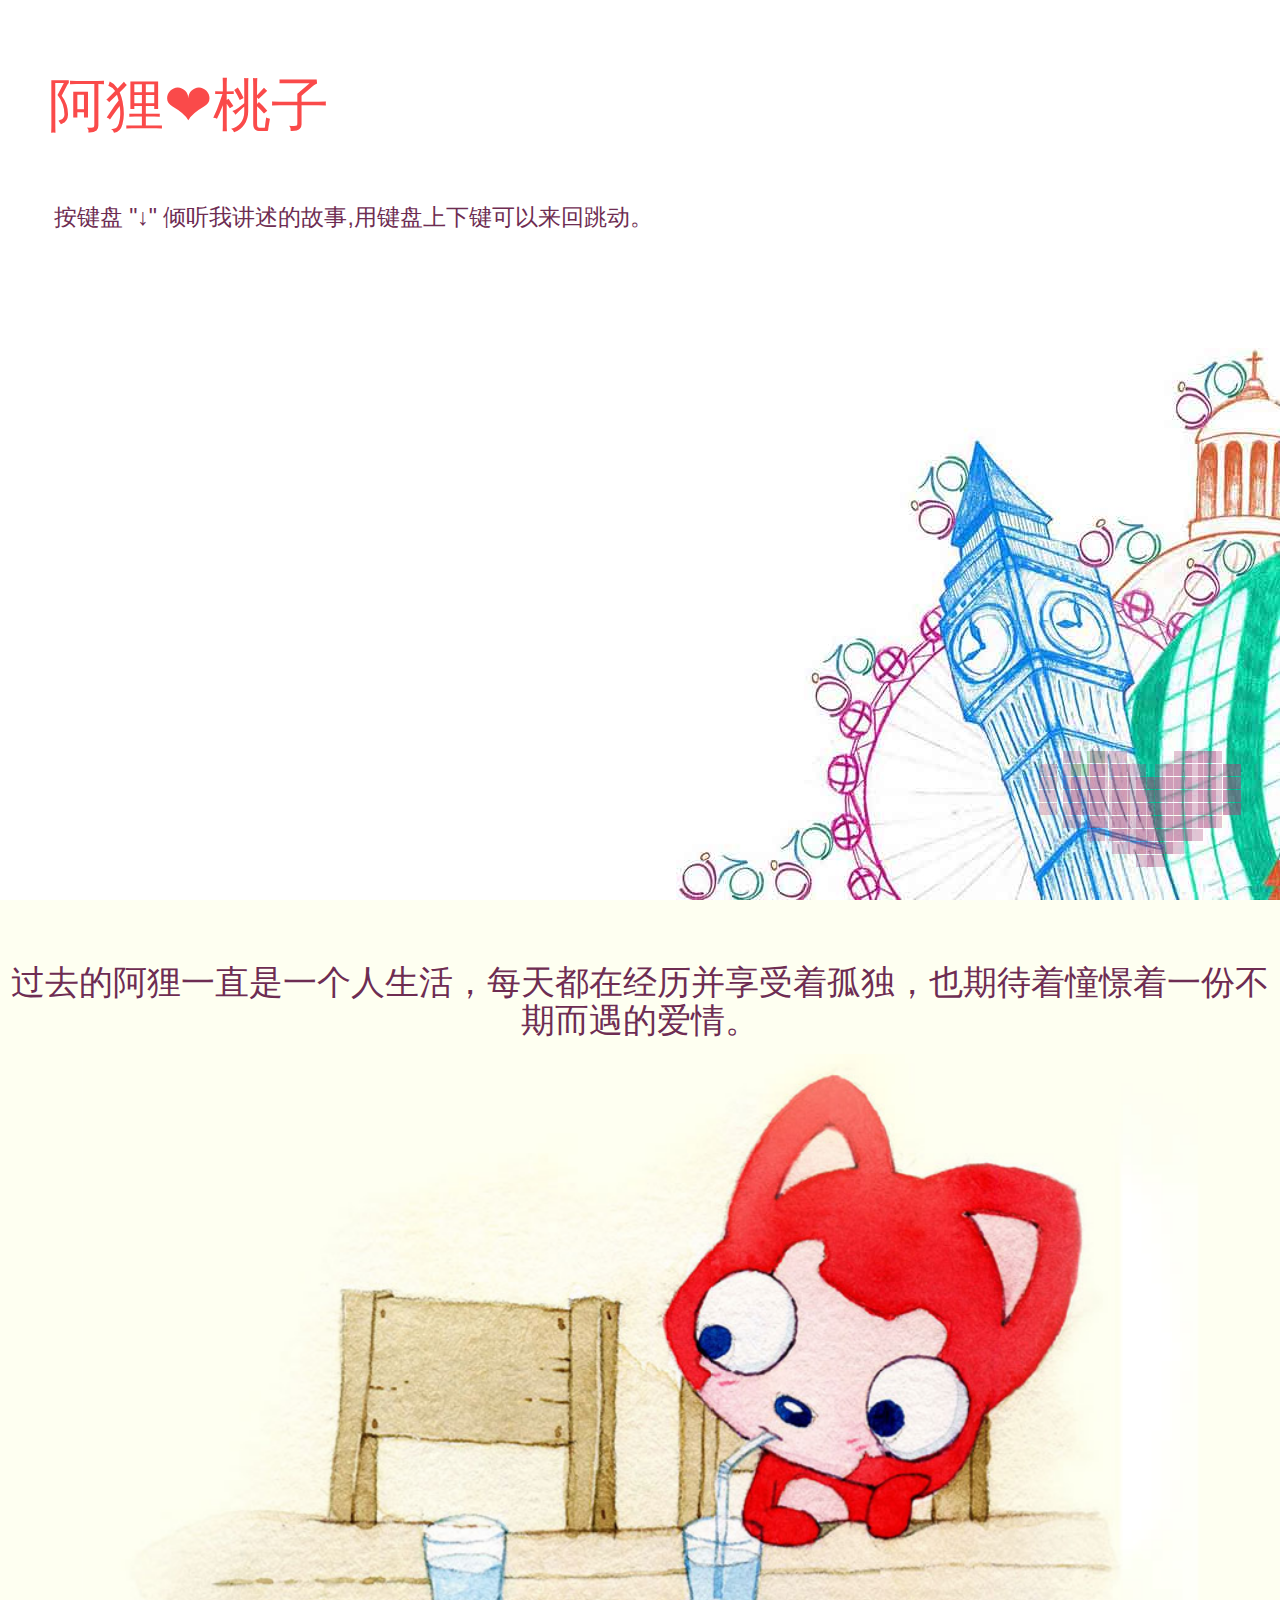
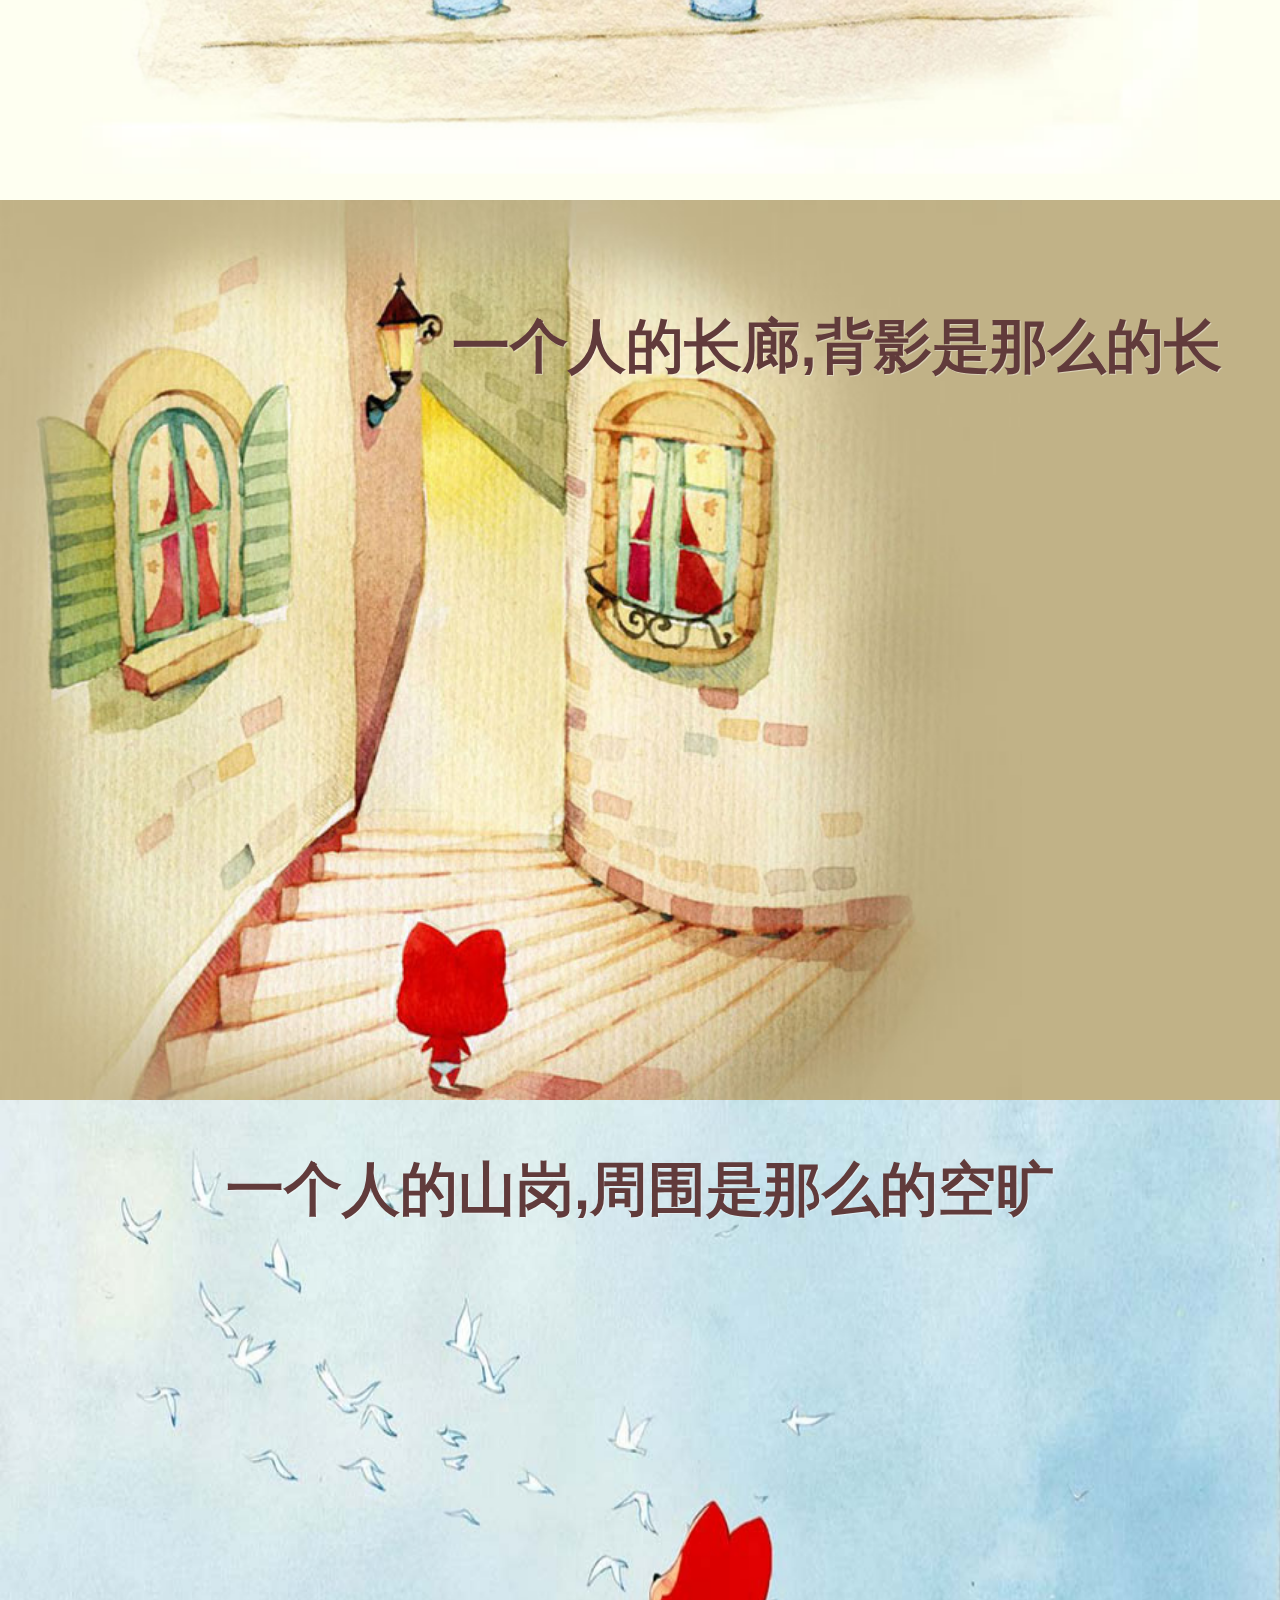
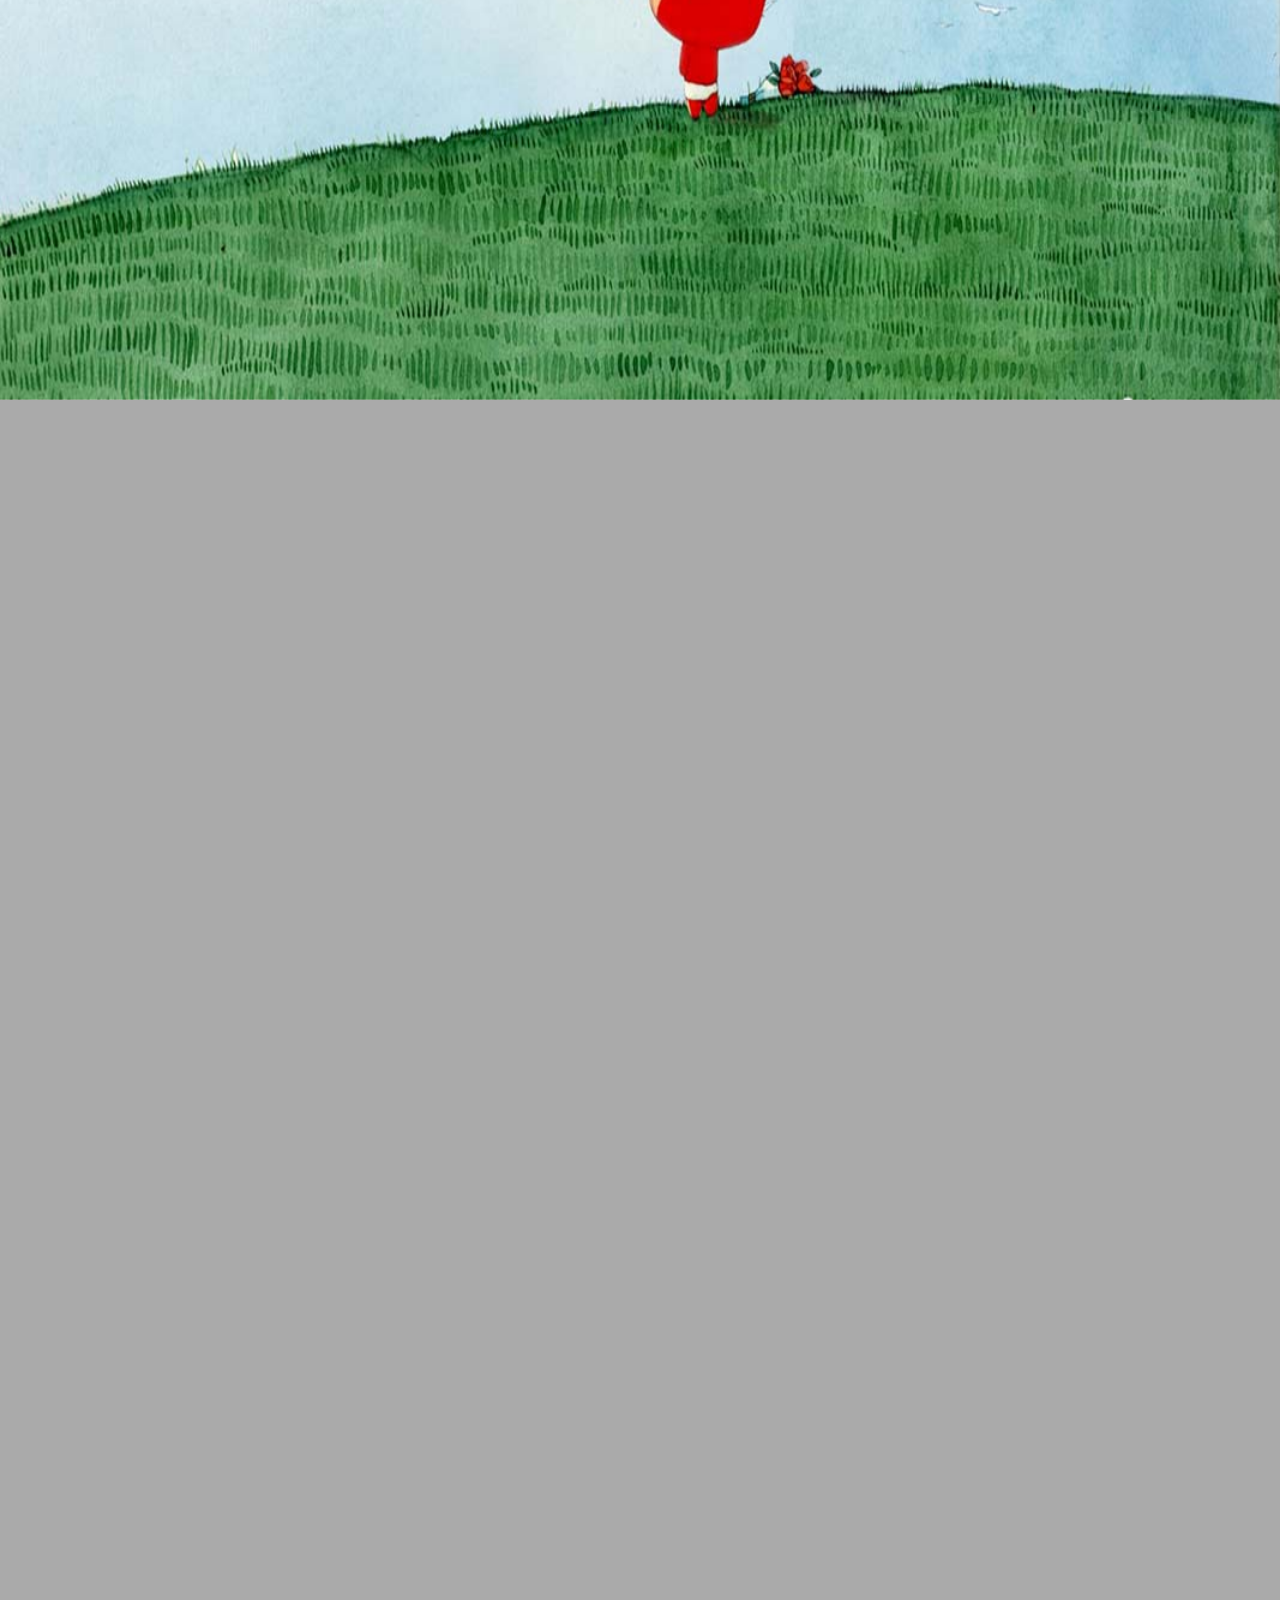
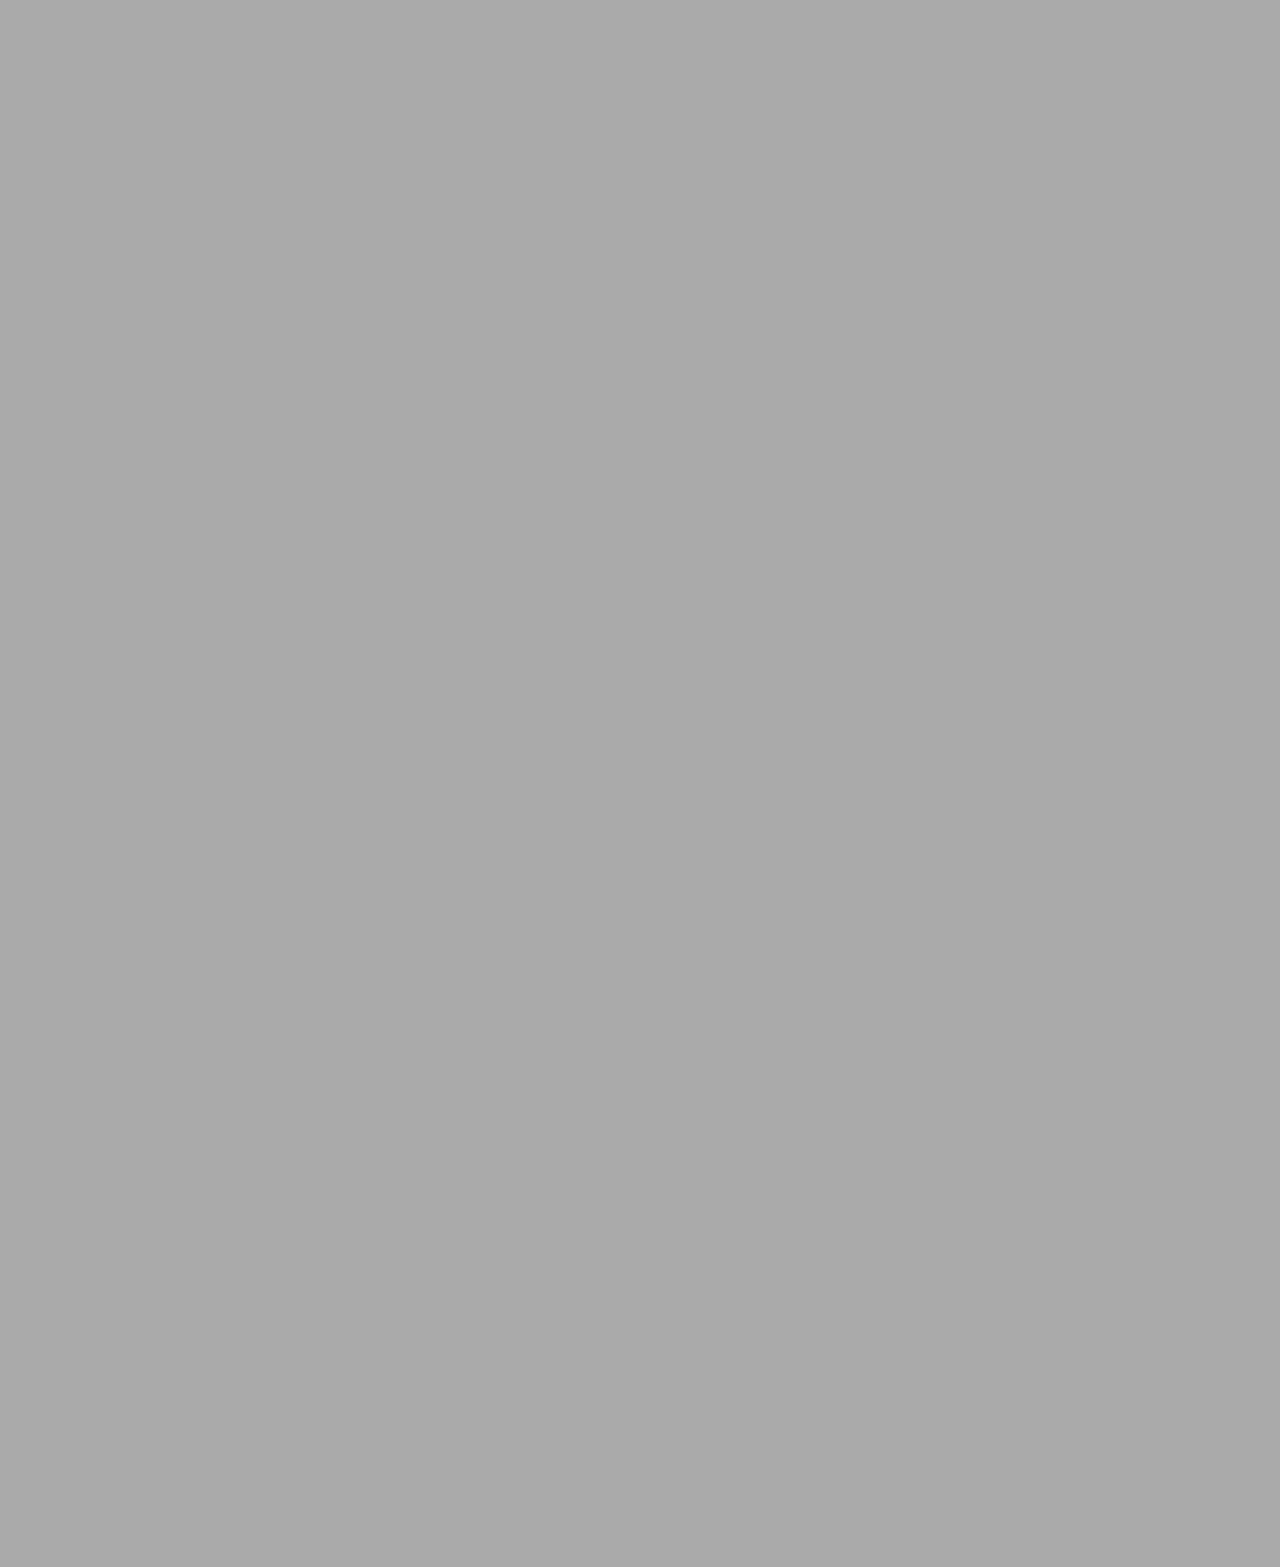
==== commit 0d5bc480: "Commit Message6" ====
--- a/index.html
+++ b/index.html
@@ -1,367 +1,385 @@
-<!DOCTYPE html PUBLIC "-//W3C//DTD XHTML 1.0 Transitional//EN" "http://www.w3.org/TR/xhtml1/DTD/xhtml1-transitional.dtd">
-<html xmlns="http://www.w3.org/1999/xhtml">
+﻿<!DOCTYPE html>
+<!--[if IE 6]>
+<html id="ie6" class="ie ie6 lt-ie9">
+<![endif]-->
+<!--[if IE 7]>
+<html id="ie7" class="ie ie7 lt-ie9">
+<![endif]-->
+<!--[if IE 8]>
+<html id="ie8" class="ie ie8 lt-ie9">
+<![endif]-->
+<!--[if gte IE 9]>
+<html class="ie ie9">
+<![endif]-->
+<!--[if !(IE)]><!-->
+<html>
+<!--<![endif]-->
 <head>
-<meta http-equiv="Content-Type" content="text/html; charset=utf-8" />
-<title>3d相册天空飞舞浪漫表白 </title>
-  <link href="css/layout.css" rel="stylesheet" type="text/css" />
-        <link href="css/slider.css" rel="stylesheet" type="text/css" />
-        
-          <link rel="stylesheet" href="css/reset.css">
-
-    <link rel="stylesheet" href="css/style.css" media="screen" type="text/css" />
+    <meta http-equiv="content-type" content="text/html; charset=UTF-8">
+    <meta http-equiv="Pragma" content="no-cache">
+    <meta charset="UTF-8">
+    <meta name="viewport" content="width=device-width, minimum-scale=1.0, maximum-scale=1.0, user-scalable=no">
+    <meta http-equiv="X-UA-Compatible" content="IE=edge,chrome=1">
+    <meta name="renderer" content="webkit">
+    <title>阿狸❤桃子</title>
+    <meta name="description" content="阿狸❤桃子  我愿化作一阵风，无时无刻陪伴你身边。">
+    <script src="js/uaredirect.js" type="text/javascript"></script>
+    <link rel="stylesheet" href="css/demelove.css">
+    <script src="js/share.js"></script>
+    <link href="css/share_style1_32.css" rel="stylesheet">
+
+<link href="./index/style.css" rel="stylesheet" type="text/css">
+<script src="./index/jqufed4.js"></script>
 
 </head>
-
-<body>
-
-
-  
-  <svg xmlns="http://www.w3.org/2000/svg" xmlns:xlink="http://www.w3.org/1999/xlink" version="1.1" xml:space="preserve" xmlns:xml="http://www.w3.org/XML/1998/namespace" class="svg-defs">
-  <defs>
-
-    <pattern id='image' width="1" height="1" viewBox="0 0 100 100" preserveAspectRatio="none">
-      <image xlink:href="https://s3-us-west-2.amazonaws.com/s.cdpn.io/78881/pattern_141.gif" width="100" height="100" preserveAspectRatio="none"></image>
-    </pattern>
-
-    <g id="shape-butterfly-1">
-      <path class="path" fill="" clip-rule="evenodd" d="M8.65,2.85c0.934-0.2,2.15-0.333,3.65-0.4c1.534-0.1,2.667-0.083,3.4,0.05
-		c1.533,0.267,3.45,0.767,5.75,1.5c2.466,0.8,4.35,1.617,5.65,2.45c2.066,1.2,3.883,2.383,5.45,3.55c2.567,2.1,4.35,3.8,5.35,5.1
-		l2.1,2.5c0.933,1.167,1.517,1.983,1.75,2.45c0.333,0.767,1.083,2.117,2.25,4.05c0.233,0.467,0.717,1.683,1.45,3.65
-		c0.733,2.067,1.2,3.45,1.4,4.15c0.467,1.733,0.917,3.767,1.35,6.1l0.4,3.85l-0.25-3.4c-0.6-5.967-1.267-10.25-2-12.85
-		c-0.733-2.434-2.167-5.467-4.3-9.1c-0.966-1.667-1.566-3-1.8-4c-0.233-0.933-0.1-1.267,0.4-1c1.3,0.733,2.917,3.867,4.85,9.4
-		c1.667,4.7,2.85,11.2,3.55,19.5c0.567,6.934,0.667,11.917,0.3,14.95l0.2,0.05c0.231,0,0.348-0.05,0.35-0.15v0.05l0.1,0.05v27.4
-		c-0.032-0.018-0.065-0.035-0.1-0.05v-0.05c-0.7,0.267-0.983,0.117-0.85-0.45c0.067-0.333,0.017-0.817-0.15-1.45
-		c-0.2-0.6-0.316-0.983-0.35-1.15l-0.5-1.65c-0.533-2.967-0.833-5.034-0.9-6.2c-0.1-1.533-0.133-2.4-0.1-2.6
-		c0-0.933,0.167-1.667,0.5-2.2c0.567-0.9,0.684-1.75,0.35-2.55c-0.167-0.367-0.367-0.6-0.6-0.7c-0.333-0.133-0.517,0.283-0.55,1.25
-		c-0.033,1.533-0.167,2.9-0.4,4.1c-0.1,2.3-0.267,3.684-0.5,4.15c-0.333,0.667-1.25,2.95-2.75,6.85c-1.167,2.8-2.233,4.817-3.2,6.05
-		c-0.9,1.2-1.583,2.1-2.05,2.7c-0.8,1-1.434,1.667-1.9,2c-2.067,1.333-3.633,2.067-4.7,2.2c-3.033,0.267-4.95,0.317-5.75,0.15
-		c-0.8-0.167-1.383-0.217-1.75-0.15c-0.533,0.1-1.033,0.45-1.5,1.05c-0.5,0.667-1.217,1.284-2.15,1.85
-		c-0.934,0.567-1.85,0.934-2.75,1.1c-2.467,0.433-4.45,0.25-5.95-0.55c-0.7-0.4-1.467-1.15-2.3-2.25c-0.6-0.867-1.033-1.567-1.3-2.1
-		c-0.267-0.667-0.483-1.483-0.65-2.45c-0.3-1.467-0.383-2.717-0.25-3.75c0.267-1.9,0.45-3.05,0.55-3.45
-		c0.233-1.233,0.566-2.333,1-3.3C9.25,77.45,9.767,76.4,10,76c0.667-1.233,1.55-2.583,2.65-4.05c1.1-1.434,2.184-2.583,3.25-3.45
-		c0.367-0.3,1.15-0.867,2.35-1.7c0.767-0.566,1.917-1.25,3.45-2.05c1.733-0.933,3.267-1.633,4.6-2.1
-		c2.133-0.733,4.534-1.467,7.2-2.2c0.467-0.1,1.517-0.3,3.15-0.6c0.967-0.233,0.4-0.4-1.7-0.5c-2.434-0.1-4.534-0.3-6.3-0.6
-		c-1.566-0.267-3.383-0.7-5.45-1.3c-2.8-0.8-4.467-1.317-5-1.55c-1.567-0.667-3.2-1.75-4.9-3.25c-1.733-1.533-3-3.1-3.8-4.7
-		c-0.533-1.067-0.967-2.434-1.3-4.1c-0.233-1.067-0.3-2.133-0.2-3.2c0.133-0.833,0.183-1.3,0.15-1.4v-0.6
-		c-2.467-3.233-3.983-5.433-4.55-6.6c-0.533-1.033-0.883-1.833-1.05-2.4c-0.3-0.867-0.466-1.85-0.5-2.95
-		c-0.033-2.367,0.034-4.117,0.2-5.25c0.3-1.034,0.483-1.8,0.55-2.3c0.167-0.867,0.034-1.533-0.4-2c-0.6-0.7-1.133-1.517-1.6-2.45
-		c-0.566-1.133-0.833-2.117-0.8-2.95c0.033-1.333,0.167-2.367,0.4-3.1c0.367-1.267,1.05-2.267,2.05-3
-		C4.417,4.25,6.483,3.317,8.65,2.85z"/>
-    <g>
-
-  </defs>
-</svg>
-<div style="text-align:center;clear:both;position:absolute;top:30px;left:260px;z-index:999">
-<script src="/gg_bd_ad_720x90.js" type="text/javascript"></script>
-<script src="/js/follow.js" type="text/javascript"></script>
-</div>
-<section class="background"></section>
-
-<section class="scene3d">
-
-  <div class="cube skybox">
-    <var class="scale">
-    <figure class="face front"></figure>
-    <figure class="face back"></figure>
-    <figure class="face right"></figure>
-    <figure class="face left"></figure>
-    <figure class="face top"></figure>
-    <figure class="face bottom"></figure>
-    </var>
-  </div>
-
-  <div class="butterfly_container">
-    <var class="rotate3d">
-    <var class="scale">
-    <var class="translate3d">
-    <var class="translate3d-1">
-    <figure class="butterfly">
-      <svg class="wing left" viewBox="0 0 50 100" class="icon shape-codepen">
-        <use class="left" xlink:href="#shape-butterfly-1"></use>
-      </svg> 
-      <svg class="wing right" viewBox="0 0 50 100" class="icon shape-codepen">
-        <use class="left" xlink:href="#shape-butterfly-1"></use>
-      </svg> 
-    </figure>
-    </var>
-    </var>
-    </var>
-    </var>
-  </div>
-
-  <div class="butterfly_container" 
-       style="margin-top: -150px; margin-left: 140px;
-              -webkit-animation-duration: 5s;
-              -moz-animation-duration: 5s;
-              -ms-animation-duration: 5s;
-              -o-animation-duration: 5s;
-              animation-duration: 5s;">
-    <var class="rotate3d">
-    <var class="scale">
-    <var class="translate3d">
-    <var class="translate3d-1">
-    <figure class="butterfly">
-      <svg class="wing left" viewBox="0 0 50 100"
-           style="-webkit-animation-duration: .75s;
-                  -moz-animation-duration: .75s;
-                  -ms-animation-duration: .75s;
-                  -o-animation-duration: .75s;
-                  animation-duration: .75s;">
-        <use class="left" xlink:href="#shape-butterfly-1"></use>
-      </svg> 
-      <svg class="wing right" viewBox="0 0 50 100"
-           style="-webkit-animation-duration: .75s;
-                  -moz-animation-duration: .75s;
-                  -ms-animation-duration: .75s;
-                  -o-animation-duration: .75s;
-                  animation-duration: .75s;">
-        <use class="left" xlink:href="#shape-butterfly-1"></use>
-      </svg> 
-    </figure>
-    </var>
-    </var>
-    </var>
-    </var>
-  </div>
-
-  <div class="butterfly_container scale_half" 
-       style="margin-top: -10px; margin-left: 50px;
-              -webkit-animation-duration: 5s;
-              -moz-animation-duration: 5s;
-              -ms-animation-duration: 5s;
-              -o-animation-duration: 5s;
-              animation-duration: 5s;">
-    <var class="rotate3d">
-    <var class="scale">
-    <var class="translate3d">
-    <var class="translate3d-1">
-    <figure class="butterfly">
-      <svg class="wing left" viewBox="0 0 50 100"
-           style="-webkit-animation-duration: .75s;
-                  -moz-animation-duration: .75s;
-                  -ms-animation-duration: .75s;
-                  -o-animation-duration: .75s;
-                  animation-duration: .75s;">
-        <use class="left" xlink:href="#shape-butterfly-1"></use>
-      </svg> 
-      <svg class="wing right" viewBox="0 0 50 100"
-           style="-webkit-animation-duration: .75s;
-                  -moz-animation-duration: .75s;
-                  -ms-animation-duration: .75s;
-                  -o-animation-duration: .75s;
-                  animation-duration: .75s;">
-        <use class="left" xlink:href="#shape-butterfly-1"></use>
-      </svg> 
-    </figure>
-    </var>
-    </var>
-    </var>
-    </var>
-  </div>
-
-  <div class="butterfly_container scale_half" 
-       style="margin-top: 20px;
-              -webkit-animation-duration: 20s;
-              -moz-animation-duration: 20s;
-              -ms-animation-duration: 20s;
-              -o-animation-duration: 20s;
-              animation-duration: 20s;">
-    <var class="rotate3d">
-    <var class="scale">
-    <var class="translate3d">
-    <var class="translate3d-1">
-    <figure class="butterfly">
-      <svg class="wing left" viewBox="0 0 50 100"
-           style="-webkit-animation-duration: 1s;
-                  -moz-animation-duration: 1s;
-                  -ms-animation-duration: 1s;
-                  -o-animation-duration: 1s;
-                  animation-duration: 1s;">
-        <use class="left" xlink:href="#shape-butterfly-1"></use>
-      </svg> 
-      <svg class="wing right" viewBox="0 0 50 100"
-           style="-webkit-animation-duration: 1s;
-                  -moz-animation-duration: 1s;
-                  -ms-animation-duration: 1s;
-                  -o-animation-duration: 1s;
-                  animation-duration: 1s;">
-        <use class="left" xlink:href="#shape-butterfly-1"></use>
-      </svg> 
-    </figure>
-    </var>
-    </var>
-    </var>
-
-    </var>
-  </div>
-
-  <div class="butterfly_container scale_half" 
-       style="margin-top: 100px; margin-left: 50px;
-              -webkit-animation-duration: 20s;
-              -moz-animation-duration: 20s;
-              -ms-animation-duration: 20s;
-              -o-animation-duration: 20s;
-              animation-duration: 20s;">
-    <var class="rotate3d">
-    <var class="scale">
-    <var class="translate3d">
-    <var class="translate3d-1">
-    <figure class="butterfly">
-      <svg class="wing left" viewBox="0 0 50 100"
-           style="-webkit-animation-duration: 1.2s;
-                  -moz-animation-duration: 1.2s;
-                  -ms-animation-duration: 1.2s;
-                  -o-animation-duration: 1.2s;
-                  animation-duration: 1.2s;">
-        <use class="left" xlink:href="#shape-butterfly-1"></use>
-      </svg> 
-      <svg class="wing right" viewBox="0 0 50 100"
-           style="-webkit-animation-duration: 1.2s;
-                  -moz-animation-duration: 1.2s;
-                  -ms-animation-duration: 1.2s;
-                  -o-animation-duration: 1.2s;
-                  animation-duration: 1.2s;">
-        <use class="left" xlink:href="#shape-butterfly-1"></use>
-      </svg> 
-    </figure>
-    </var>
-    </var>
-    </var>
-    </var>
-  </div>
-
-  <div class="butterfly_container scale_third" 
-       style="margin-top: 150px;
-              -webkit-animation-duration: 20s;
-              -moz-animation-duration: 20s;
-              -ms-animation-duration: 20s;
-              -o-animation-duration: 20s;
-              animation-duration: 20s;">
-    <var class="rotate3d">
-    <var class="scale">
-    <var class="translate3d">
-    <var class="translate3d-1">
-    <figure class="butterfly">
-      <svg class="wing left" viewBox="0 0 50 100"
-           style="-webkit-animation-duration: .35s;
-                  -moz-animation-duration: .35s;
-                  -ms-animation-duration: .35s;
-                  -o-animation-duration: .35s;
-                  animation-duration: .35s;">
-        <use class="left" xlink:href="#shape-butterfly-1"></use>
-      </svg> 
-      <svg class="wing right" viewBox="0 0 50 100"
-           style="-webkit-animation-duration: .35s;
-                  -moz-animation-duration: .35s;
-                  -ms-animation-duration: .53s;
-                  -o-animation-duration: .35s;
-                  animation-duration: .35s;">
-        <use class="left" xlink:href="#shape-butterfly-1"></use>
-      </svg> 
-    </figure>
-    </var>
-    </var>
-    </var>
-    </var>
-  </div>
-
-  <div class="butterfly_container scale_third" 
-       style="margin-top: -250px; margin-left: 300px; 
-              -webkit-animation-duration: 4s;
-              -moz-animation-duration: 4s;
-              -ms-animation-duration: 4s;
-              -o-animation-duration: 4s;
-              animation-duration: 4s;">
-    <var class="rotate3d">
-    <var class="scale">
-    <var class="translate3d">
-    <var class="translate3d-1">
-    <figure class="butterfly">
-      <svg class="wing left" viewBox="0 0 50 100"
-           style="-webkit-animation-duration: .45s;
-                  -moz-animation-duration: .45s;
-                  -ms-animation-duration: .45s;
-                  -o-animation-duration: .45s;
-                  animation-duration: .45s;">
-        <use class="left" xlink:href="#shape-butterfly-1"></use>
-      </svg> 
-      <svg class="wing right" viewBox="0 0 50 100"
-           style="-webkit-animation-duration: .45s;
-                  -moz-animation-duration: .45s;
-                  -ms-animation-duration: .45s;
-                  -o-animation-duration: .45s;
-                  animation-duration: .45s;">
-        <use class="left" xlink:href="#shape-butterfly-1"></use>
-      </svg> 
-    </figure>
-    </var>
-    </var>
-    </var>
-    </var>
-  </div>
-
-</section>
-
-        <div class="slider">
-            <div class="x_rot">
-                <div class="y_rot">
-                    <div id="i1">
-                        <img src="images/1.jpg" />
-                    </div>
-                    <div id="i2">
-                        <img src="images/2.jpg" />
-                    </div>
-                    <div id="i3">
-                        <img src="images/3.jpg" />
-                    </div>
-                    <div id="i4">
-                        <img src="images/4.jpg" />
-                    </div>
-                    <div id="i5">
-                        <img src="images/5.jpg" />
-                    </div>
-                    <div id="i6">
-                        <img src="images/6.jpg" />
-                    </div>
-                </div>
-            </div>
-        </div>
-		<div style="text-align:center;clear:both;position:absolute;top:10px;left:200px">
-<script src="../js/gg_bd_ad_720x90.js" type="text/javascript"></script>
-<script src="../js/follow.js" type="text/javascript"></script>
-</div>
-<!-- 背景音乐代码 -->
-<audio autoplay="autoplay" loop>
-	<source src="bg.mp3" type="audio/mpeg">
-</audio>
-
-<!-- 禁止F12 -->
-<script>function fuckyou(){
- window.close(); //关闭当前窗口(防抽)
- window.location="about:blank"; //将当前窗口跳转置空白页
-}
- function ck() {
- console.profile();
- console.profileEnd();
- //我们判断一下profiles里面有没有东西，如果有，肯定有人按F12了，没错！！
- if(console.clear) { console.clear() };
- if (typeof console.profiles =="object"){
- return console.profiles.length > 0;
- }
-}
-function hehe(){
-if( (window.console && (console.firebug || console.table && /firebug/i.test(console.table()) )) || (typeof opera == 'object' && typeof opera.postError == 'function' && console.profile.length > 0)){
- fuckyou();
-}
-if(typeof console.profiles =="object"&&console.profiles.length > 0){
-fuckyou();
-}
-}
-hehe();
-window.onresize = function(){
-if((window.outerHeight-window.innerHeight)>200)
-//判断当前窗口内页高度和窗口高度，如果差值大于200，那么呵呵
- fuckyou();
-}</script>
+<body class="ft-absolute-nav">
+
+    <div style="transform: translateX(-200%) translateY(0%);" class="flowtime">
+        <div id="" data-prog="__1" class="ft-section section-1" data-id="__section-1">
+            <div data-prog="__1" id="" class="ft-page page-1 past-section" data-id="__page-1">
+                <p class="text1">阿狸❤桃子</p>
+                <p class="text2">按键盘 "↓" 倾听我讲述的故事,用键盘上下键可以来回跳动。</p>
+            </div>
+            <div data-prog="__2" id="" class="ft-page page-2 past-section future-page" data-id="__page-2">
+                <p class="top-text">过去的阿狸一直是一个人生活，每天都在经历并享受着孤独，也期待着憧憬着一份不期而遇的爱情。</p>
+                <img src="images/iali63.jpg" alt="过去的阿狸一直是一个人生活，每天都在经历并享受着孤独，也期待着憧憬着一份不期而遇的爱情。">
+            </div>
+            <div data-prog="__3" id="" class="ft-page page-3 left-img past-section future-page" data-id="__page-3">
+                <h2 class="text">一个人的长廊,背影是那么的长</h2>
+                <img src="images/iali35.jpg" alt="一个人的长廊,背影是那么的长">
+            </div>
+            <div data-prog="__4" id="" class="ft-page page-4 full-img past-section future-page" data-id="__page-4">
+                <h2 class="center-text">一个人的山岗,周围是那么的空旷</h2>
+                <img src="images/iali6.jpg" alt="一个人的山岗,周围是那么的空旷">
+            </div>
+        </div>
+        <div id="" data-prog="__2" class="ft-section section-2" data-id="__section-2">
+            <div data-prog="__1" id="" class="ft-page page-5 full-img past-section" data-id="__page-1">
+                <h2 class="center-text">一个人的地铁,虽然有时也人山人海</h2>
+                <img src="images/iali19.jpg" alt="一个人的地铁,虽然有时也人山人海">
+            </div>
+            <div data-prog="__2" id="" class="ft-page page-6 past-section future-page" data-id="__page-2">
+                <h2 class="center-text">一个人的游乐场,也许有时会很开心</h2>
+                <img src="images/iali29.jpg" alt="一个人的游乐场,也许有时会很开心">
+            </div>
+            <div data-prog="__3" id="" class="ft-page page-7 past-section future-page" data-id="__page-3">
+                <h3>但他依然每天都乐观微笑着，等待着，期待着</h3>
+                <img src="images/iali60.jpg" alt="但他依然每天都乐观微笑着，等待着，期待着">
+            </div>
+            <div data-prog="__4" id="" class="ft-page page-8 full-img past-section future-page" data-id="__page-4">
+                <h3>生活难免有时候难免风风雨雨</h3>
+                <img src="images/iali51.jpg" alt="生活难免有时候难免风风雨雨">
+            </div>
+            <div data-prog="__5" id="" class="ft-page page-9 past-section future-page" data-id="__page-5">
+                <h3>他总是能够很轻松的应对</h3>
+                <img src="images/iali5.jpg" alt="他总是能够很轻松的应对">
+            </div>
+            <div data-prog="__6" id="" class="ft-page page-10 past-section future-page" data-id="__page-6">
+                <h3>并且面带阳光、自信的笑容</h3>
+                <img src="images/iali22.jpg" alt="并且面带阳光、自信的笑容">
+            </div>
+        </div>
+        <div id="" data-prog="__3" class="ft-section section-3" data-id="__section-3">
+            <div data-prog="__1" id="" class="ft-page page-11 full-img hilite actual" data-id="__page-1">
+                <h3>生活也不会总是一帆风顺</h3>
+                <img src="images/iali24.jpg" alt="生活也不会总是一帆风顺">
+            </div>
+            <div data-prog="__2" id="" class="ft-page page-12 future-page" data-id="__page-2">
+                <h3>但他每次都能勇敢的面对<br>随时准备接受生活的挑战</h3>
+                <img src="images/iali25.jpg" alt="但他每次都能勇敢的面对">
+            </div>
+            <div data-prog="__3" id="" class="ft-page page-13 future-page" data-id="__page-3">
+                <img src="images/iali64.jpg" alt="可是阿狸的爱情又在哪里呢？">
+                <h3>可是阿狸的爱情又在哪里呢？</h3>
+            </div>
+            <div data-prog="__4" id="" class="ft-page page-14 left-img future-page" data-id="__page-4">
+                <h3>在镜子里面吗？他不敢相信</h3>
+                <img src="images/iali46.jpg" alt="在镜子里面吗？他不敢相信">
+            </div>
+            <div data-prog="__5" id="" class="ft-page page-15 left-img future-page" data-id="__page-5">
+                <h3>他去问大树，我的爱情在哪里？<br>大树告诉他，也许就在不远的地方</h3>
+                <img src="images/iali45.jpg" alt="他去问大树，我的爱情在哪里？">
+            </div>
+            <div data-prog="__6" id="" class="ft-page page-16 left-img future-page" data-id="__page-6">
+                <h3>于是，阿狸一个人继续向前走<br>走在茫茫的雪地上</h3>
+                <img src="images/iali66.jpg" alt="于是，阿狸一个人继续向前走">
+            </div>
+            <div data-prog="__7" id="" class="ft-page page-17 top-text future-page" data-id="__page-7">
+                <h3>直到有一天阿狸与桃子相遇了</h3>
+                <img src="images/iali16.jpg" alt="直到有一天阿狸与桃子相遇了">
+            </div>
+        </div>
+        <div id="" data-prog="__4" class="ft-section section-4" data-id="__section-4">
+            <div data-prog="__1" id="" class="ft-page page-18 full-img future-section" data-id="__page-1">
+                <p class="text">阿狸渐渐喜欢上了桃子，因为桃子的出现，阿狸脸上有了更加灿烂的笑容</p>
+                <img src="images/iali11.jpg" alt="阿狸渐渐喜欢上了桃子，因为桃子的出现，阿狸脸上有了更加灿烂的笑容">
+            </div>
+            <div data-prog="__2" id="" class="ft-page page-19 future-section future-page" data-id="__page-2">
+                <h3>可是桃子会喜欢阿狸吗？</h3>
+                <img src="images/iali75.jpg" alt="可是桃子会喜欢阿狸吗？">
+            </div>
+            <div data-prog="__3" id="" class="ft-page page-20 future-section future-page" data-id="__page-3">
+                <img src="images/iali59.png" alt="终于有一天，阿狸鼓起了勇气，对桃子说出了那句'我喜欢你'">
+                <h3>终于有一天，阿狸鼓起了勇气，对桃子说出了那句'我喜欢你'</h3>
+                <img src="images/iali9.jpg">
+            </div>
+            <div data-prog="__4" id="" class="ft-page page-21 future-section future-page" data-id="__page-4">
+                <h3>桃子笑的很开心，她也喜欢阿狸<br>阿狸好高兴</h3>
+                <img src="images/iali59.png" alt="桃子笑的很开心，她也喜欢阿狸">
+            </div>
+            <div data-prog="__5" id="" class="ft-page page-22 left-img future-section future-page" data-id="__page-5">
+                <h3>之后的每天阿狸都会去找桃子</h3>
+                <img src="images/iali4.jpg" alt="之后的每天阿狸都会去找桃子">
+            </div>
+            <div data-prog="__6" id="" class="ft-page page-23 left-img future-section future-page" data-id="__page-6">
+                <h3>然后两个人一起出去玩</h3>
+                <img src="images/iali44.jpg" alt="然后两个人一起出去玩">
+            </div>
+            <div data-prog="__7" id="" class="ft-page page-24 full-img future-section future-page" data-id="__page-7">
+                <h3>晚上阿狸会把桃子送回家</h3>
+                <img src="images/iali32.jpg" alt="晚上阿狸会把桃子送回家">
+            </div>
+        </div>
+        <div id="" data-prog="__5" class="ft-section section-5" data-id="__section-5">
+            <div data-prog="__1" id="" class="ft-page page-25 left-img future-section" data-id="__page-1">
+                <h3>直到很晚<br>阿狸才会一个人坐车回家</h3>
+                <img src="images/iali37.jpg" alt="直到很晚">
+            </div>
+            <div data-prog="__2" id="" class="ft-page page-26 top-text future-section future-page" data-id="__page-2">
+                <h3>然后高兴地进入梦乡，希望梦到桃子</h3>
+                <img src="love/iali10.gif" alt="然后高兴地进入梦乡，希望梦到桃子">
+            </div>
+            <div data-prog="__3" id="" class="ft-page page-27 future-section future-page" data-id="__page-3">
+                <h3>阿狸很快就成为了桃子的逛街助手</h3>
+                <img src="images/iali67.jpg" alt="阿狸很快就成为了桃子的逛街助手">
+            </div>
+            <div data-prog="__4" id="" class="ft-page page-28 future-section future-page" data-id="__page-4">
+                <h3>阿狸和桃子一起去了好多地方玩</h3>
+                <img src="images/iali40.jpg" alt="阿狸和桃子一起去了好多地方玩">
+            </div>
+            <div data-prog="__5" id="" class="ft-page page-29 future-section future-page" data-id="__page-5">
+                <h3>阿狸也和桃子一样成为了一个吃货</h3>
+                <img src="images/iali12.jpg" alt="阿狸也和桃子一样成为了一个吃货">
+            </div>
+            <div data-prog="__6" id="" class="ft-page page-30 future-section future-page" data-id="__page-6">
+                <h3>后来，他们在一起，有了自己的家</h3>
+                <img src="love/iali76.gif" alt="后来，他们在一起，有了自己的家">
+            </div>
+            <div data-prog="__7" id="" class="ft-page page-31 future-section future-page" data-id="__page-7">
+                <h3>阿狸开始为了桃子学习新的东西 他想让自己变的更好</h3>
+                <img src="images/iali77.jpg" alt="阿狸开始学习新的技能">
+            </div>
+        </div>
+        <div id="" data-prog="__6" class="ft-section section-6" data-id="__section-6">
+            <div data-prog="__1" id="" class="ft-page page-32 future-section" data-id="__page-1">
+                <h3>比如·····做饭<br>阿狸觉得这虽然是不那么能引人注意的一件事<br>但他还是很认真的在学  在做  </h3>
+                <img src="images/iali62.jpg" alt="比如·····做饭   ">
+            </div>
+            <div data-prog="__2" id="" class="ft-page page-33 top-text future-section future-page" data-id="__page-2">
+                <h3>阿狸想着 以后的每天早上  都要让桃子吃到自己为她精心做的早餐</h3>
+                <img src="images/iali3.jpg" alt="阿狸想着 以后的每天早上  都要让桃子吃到自己为她精心做的早餐">
+            </div>
+            <div data-prog="__3" id="" class="ft-page page-34 left-img future-section future-page" data-id="__page-3">
+                <h3>然后他们可以高高兴兴的一起，或者学习，或者工作</h3>
+            </div>
+            <div data-prog="__4" id="" class="ft-page page-35 future-section future-page" data-id="__page-4">
+                <h3>阿狸感觉自己好幸福。<br>因为自己有了家<br>那个有桃子在的地方</h3>
+                <img src="love/iali8.gif" alt="阿狸感觉自己好幸福。">
+            </div>
+            <div data-prog="__5" id="" class="ft-page page-36 full-img future-section future-page" data-id="__page-5">
+                <h3>他们偶尔也会吵架  <br>偶尔也会闹一些小矛盾</h3>
+                <img src="images/iali31.jpg" alt="他们偶尔也会吵架">
+            </div>
+            <div data-prog="__6" id="" class="ft-page page-37 left-img future-section future-page" data-id="__page-6">
+                <h3>阿狸不想这样</h3>
+                <img src="images/iali49.jpg" alt="阿狸不想这样">
+            </div>
+            <div data-prog="__7" id="" class="ft-page page-38 bottom-text future-section future-page" data-id="__page-7">
+                <img src="images/iali21.jpg" alt="一定是我有什么做的不对，阿狸在想">
+                <h3>一定是我有什么做的不对，阿狸在想 <br>  我不能让一个喜欢我的女孩 为我难过</h3>
+            </div>
+        </div>
+        <div id="" data-prog="__7" class="ft-section section-7" data-id="__section-7">
+            <div data-prog="__1" id="" class="ft-page page-39 left-img future-section" data-id="__page-1">
+                <h3>如果没有桃子在身边，窗外就没有风景</h3>
+                <img src="images/iali2.jpg" alt="如果没有桃子在身边，窗外就没有风景">
+            </div>
+            <div data-prog="__2" id="" class="ft-page page-40 future-section future-page" data-id="__page-2">
+                <h3>他更不敢想象 如果没了桃子 他的天空还会不会有光芒</h3>
+                <img src="images/iali14.jpg" alt="{text45_}">
+            </div>
+            <div data-prog="__3" id="" class="ft-page page-41 future-section future-page" data-id="__page-3">
+                <img src="images/iali30_1.jpg" class="img1" alt="如果没了桃子   阿狸又怎么有可能飞的更高更远">
+                <img src="images/iali30_2.jpg" class="img2" alt="如果没了桃子   阿狸又怎么有可能飞的更高更远2">
+                <h3>如果没了桃子     阿狸又怎么有可能飞的更高更远</h3>
+            </div>
+            <div data-prog="__4" id="" class="ft-page page-42 future-section future-page" data-id="__page-4">
+                <h3>阿狸不想这样。他在为桃子改变自己<br>桃子说她是射手座，于是阿狸许下愿望</h3>
+                <img src="images/iali69.jpg" alt="阿狸不想这样。他在为桃子改变自己">
+            </div>
+            <div data-prog="__5" id="" class="ft-page page-43 future-section future-page" data-id="__page-5">
+                <img src="images/iali42.jpg" alt="我愿为你变成狮子座">
+                <h3>我愿为你变成狮子座</h3>
+            </div>
+            <div data-prog="__6" id="" class="ft-page page-44 left-img future-section future-page" data-id="__page-6">
+                <h3>爱情就像花草一样<br>需要用包容来浇灌</h3>
+                <img src="images/iali0.jpg" alt="爱情就像花草一样">
+            </div>
+            <div data-prog="__7" id="" class="ft-page page-45 left-img future-section future-page" data-id="__page-7">
+                <h3>再到后来，要过七夕了<br>阿狸开始为桃子准备礼物</h3>
+                <img src="images/iali18.jpg" alt="再到后来，要过七夕了">
+            </div>
+        </div>
+        <div id="" data-prog="__8" class="ft-section section-8" data-id="__section-8">
+            <div data-prog="__1" id="" class="ft-page page-46 future-section" data-id="__page-1">
+                <img src="images/iali57.gif" alt="看着礼物准备好了">
+                <h3>
+                    <span>看着礼物准备好了</span>
+                    <span>阿狸好开心</span>
+                    <span>因为他想象着桃子收到礼物时</span>
+                    <span>也许会很开心的样子</span>
+                </h3>
+            </div>
+            <div data-prog="__2" id="" class="ft-page page-47 top-text future-section future-page" data-id="__page-2">
+                <img src="images/iali58.jpg" alt="想想后面还有一辈子">
+                <h3>
+                    <span>想想后面还有一辈子</span>
+                    <span>阿狸好开心</span>
+                    <span>因为可以和桃子</span>
+                    <span>去全世界好多地方玩</span>
+                </h3>
+            </div>
+            <div data-prog="__3" id="" class="ft-page page-48 left-img future-section future-page" data-id="__page-3">
+                <p>阿狸也会继续努力<br>为了他和桃子的小家  <br>一个只属于自己和桃子的家</p>
+                <img src="love/iali65.jpg" alt="阿狸也会继续努力">
+            </div>
+            <div data-prog="__4" id="" class="ft-page page-49 full-img future-section future-page" data-id="__page-4">
+                <p class="text">阿狸很幸福，因为他找到了桃子。他相信后面的每天都会是快乐的<br>简简单单，体会着与桃子在一起的每一个时刻</p>
+                <img src="images/iali71.jpg" alt="阿狸很幸福，因为他找到了桃子。他相信后面的每天都会是快乐的">
+            </div>
+            <div data-prog="__5" id="" class="ft-page page-50 future-section future-page" data-id="__page-5">
+                <p class="text">每次看到桃子 他的都很欢喜  <br>他在心里默默地许下心愿：<br>这辈子 我要和你 白头偕老  举案齐眉<br>下辈子 我更要和你 青梅竹马 两小无猜</p>
+                <img src="images/iali50_1.jpg" class="img1" alt="每次看到桃子 他的都很欢喜  ">
+                <img src="images/iali50_2.jpg" class="img2" alt="每次看到桃子 他的都很欢喜  ">
+            </div>
+            <div data-prog="__6" id="" class="ft-page page-51 future-section future-page" data-id="__page-6">
+
+
+
+
+
+            </div>
+        </div>
+        <div id="" data-prog="__9" class="ft-section section-9" data-id="__section-9">
+            <div data-prog="__1" id="" class="ft-page page-52 full-img future-section" data-id="__page-1">
+                <h3>愿得一人心，白首不相离</h3>
+                <img src="images/iali20.jpg" alt="愿得一人心，白首不相离">
+            </div>
+            <div data-prog="__2" id="" class="ft-page page-53 future-section future-page" data-id="__page-2">
+                <img src="images/iali68.jpg" alt="七夕快乐">
+                <h3>七夕快乐</h3>
+            </div>
+            <div data-prog="__3" id="" class="ft-page page-54 center-img future-section future-page" data-id="__page-3">
+                <div class="center-img">I "love you</div>
+            </div>
+            <div data-prog="__4" id="" class="ft-page page-55 right-img future-section future-page" data-id="__page-4">
+                <img src="images/14915.jpg" alt="阿狸和桃子的故事会一直继续下去。">
+                <p class="text">
+                    故事讲完啦<br>
+                    阿狸和桃子的故事会一直继续下去，他们会开开心心的一直走下去。<br>
+                    无论精彩、平淡都会是他们喜欢的。<br>
+                    你也要这样啊  要开开心心的过每一天 <br> 要做自己喜欢的事♥<br>
+                    <br>
+                    <br>按ESC键可显示故事框架
+                    <br>
+                    <br>
+                    <a href="index1.html"><span>点这里跳转下一个页面 </span>
+                </p>
+            </div>
+        </div>
+    </div>
+
+    <script src="js/jquery.js"></script>
+    <script src="js/all.js"></script>
+    <script src="js/love.js"></script>
+<div class="ft-default-progress">
+<div class="ft-section-thumb thumb-section-0" data-section="__0">
+<div data-page="__0" data-section="__0" class="ft-page-thumb thumb-page-0"></div>
+<div data-page="__1" data-section="__0" class="ft-page-thumb thumb-page-1"></div>
+<div data-page="__2" data-section="__0" class="ft-page-thumb thumb-page-2"></div>
+<div data-page="__3" data-section="__0" class="ft-page-thumb thumb-page-3"></div>
+</div>
+<div class="ft-section-thumb thumb-section-1" data-section="__1">
+<div data-page="__0" data-section="__1" class="ft-page-thumb thumb-page-0"></div>
+<div data-page="__1" data-section="__1" class="ft-page-thumb thumb-page-1"></div>
+<div data-page="__2" data-section="__1" class="ft-page-thumb thumb-page-2"></div>
+<div data-page="__3" data-section="__1" class="ft-page-thumb thumb-page-3"></div>
+<div data-page="__4" data-section="__1" class="ft-page-thumb thumb-page-4"></div>
+<div data-page="__5" data-section="__1" class="ft-page-thumb thumb-page-5"></div>
+</div>
+<div class="ft-section-thumb thumb-section-2" data-section="__2">
+<div data-page="__0" data-section="__2" class="ft-page-thumb thumb-page-0 actual"></div>
+<div data-page="__1" data-section="__2" class="ft-page-thumb thumb-page-1"></div>
+<div data-page="__2" data-section="__2" class="ft-page-thumb thumb-page-2"></div>
+<div data-page="__3" data-section="__2" class="ft-page-thumb thumb-page-3"></div>
+<div data-page="__4" data-section="__2" class="ft-page-thumb thumb-page-4"></div>
+<div data-page="__5" data-section="__2" class="ft-page-thumb thumb-page-5"></div>
+<div data-page="__6" data-section="__2" class="ft-page-thumb thumb-page-6"></div>
+</div>
+<div class="ft-section-thumb thumb-section-3" data-section="__3">
+<div data-page="__0" data-section="__3" class="ft-page-thumb thumb-page-0"></div>
+<div data-page="__1" data-section="__3" class="ft-page-thumb thumb-page-1"></div>
+<div data-page="__2" data-section="__3" class="ft-page-thumb thumb-page-2"></div>
+<div data-page="__3" data-section="__3" class="ft-page-thumb thumb-page-3"></div>
+<div data-page="__4" data-section="__3" class="ft-page-thumb thumb-page-4"></div>
+<div data-page="__5" data-section="__3" class="ft-page-thumb thumb-page-5"></div>
+<div data-page="__6" data-section="__3" class="ft-page-thumb thumb-page-6"></div>
+</div>
+<div class="ft-section-thumb thumb-section-4" data-section="__4">
+<div data-page="__0" data-section="__4" class="ft-page-thumb thumb-page-0"></div>
+<div data-page="__1" data-section="__4" class="ft-page-thumb thumb-page-1"></div>
+<div data-page="__2" data-section="__4" class="ft-page-thumb thumb-page-2"></div>
+<div data-page="__3" data-section="__4" class="ft-page-thumb thumb-page-3"></div>
+<div data-page="__4" data-section="__4" class="ft-page-thumb thumb-page-4"></div>
+<div data-page="__5" data-section="__4" class="ft-page-thumb thumb-page-5"></div>
+<div data-page="__6" data-section="__4" class="ft-page-thumb thumb-page-6"></div>
+</div><div class="ft-section-thumb thumb-section-5" data-section="__5">
+<div data-page="__0" data-section="__5" class="ft-page-thumb thumb-page-0"></div>
+<div data-page="__1" data-section="__5" class="ft-page-thumb thumb-page-1"></div>
+<div data-page="__2" data-section="__5" class="ft-page-thumb thumb-page-2"></div>
+<div data-page="__3" data-section="__5" class="ft-page-thumb thumb-page-3"></div>
+<div data-page="__4" data-section="__5" class="ft-page-thumb thumb-page-4"></div>
+<div data-page="__5" data-section="__5" class="ft-page-thumb thumb-page-5"></div>
+<div data-page="__6" data-section="__5" class="ft-page-thumb thumb-page-6"></div>
+</div><div class="ft-section-thumb thumb-section-6" data-section="__6">
+<div data-page="__0" data-section="__6" class="ft-page-thumb thumb-page-0"></div>
+<div data-page="__1" data-section="__6" class="ft-page-thumb thumb-page-1"></div>
+<div data-page="__2" data-section="__6" class="ft-page-thumb thumb-page-2"></div>
+<div data-page="__3" data-section="__6" class="ft-page-thumb thumb-page-3"></div>
+<div data-page="__4" data-section="__6" class="ft-page-thumb thumb-page-4"></div>
+<div data-page="__5" data-section="__6" class="ft-page-thumb thumb-page-5"></div>
+<div data-page="__6" data-section="__6" class="ft-page-thumb thumb-page-6"></div>
+</div>
+<div class="ft-section-thumb thumb-section-7" data-section="__7">
+<div data-page="__0" data-section="__7" class="ft-page-thumb thumb-page-0"></div>
+<div data-page="__1" data-section="__7" class="ft-page-thumb thumb-page-1"></div>
+<div data-page="__2" data-section="__7" class="ft-page-thumb thumb-page-2"></div>
+<div data-page="__3" data-section="__7" class="ft-page-thumb thumb-page-3"></div>
+<div data-page="__4" data-section="__7" class="ft-page-thumb thumb-page-4"></div>
+<div data-page="__5" data-section="__7" class="ft-page-thumb thumb-page-5"></div>
+</div>
+<div class="ft-section-thumb thumb-section-8" data-section="__8">
+<div data-page="__0" data-section="__8" class="ft-page-thumb thumb-page-0"></div>
+<div data-page="__1" data-section="__8" class="ft-page-thumb thumb-page-1"></div>
+<div data-page="__2" data-section="__8" class="ft-page-thumb thumb-page-2"></div>
+<div data-page="__3" data-section="__8" class="ft-page-thumb thumb-page-3"></div>
+</div>
+</div>
+    <script type="text/javascript" src="js/bdtj.js"></script>
+    <div class="mPower">
+        <span id="on" title="点击暂停"></span><span id="off" title="点击播放"></span>
+    </div>
+
+
 </body>
 </html>--- a/css/demelove.css
+++ b/css/demelove.css
@@ -0,0 +1,1438 @@
+html, body, div, span, applet, object, iframe, h1, h2, h3, h4, h5, h6, p, blockquote, pre, a, abbr, acronym, address, big, cite, code, del, dfn, em, img, ins, kbd, q, s, samp, small, strike, strong, sub, sup, tt, var, b, u, i, center, dl, dt, dd, ol, ul, li, fieldset, form, label, legend, table, caption, tbody, tfoot, thead, tr, th, td, article, aside, canvas, details, embed, figure, figcaption, footer, header, hgroup, menu, nav, output, ruby, section, summary, time, mark, audio, video {
+    margin: 0;
+    padding: 0;
+    border: 0;
+    font-size: 100%;
+    font: inherit;
+    vertical-align: baseline;
+}
+
+article, aside, details, figcaption, figure, footer, header, hgroup, menu, nav, section {
+    display: block;
+}
+
+body {
+    line-height: 1;
+}
+
+strong, b {
+    font-weight: bold;
+}
+
+ol, ul {
+    list-style: none;
+}
+
+blockquote, q {
+    quotes: none;
+}
+
+    blockquote:before, blockquote:after, q:before, q:after {
+        content: '';
+        content: none;
+    }
+
+table {
+    border-collapse: collapse;
+    border-spacing: 0;
+}
+
+html, body {
+    width: 100%;
+    height: 100%;
+    -webkit-text-size-adjust: none;
+}
+
+body {
+    white-space: nowrap;
+}
+
+.nojavascript {
+    position: fixed;
+    top: 2px;
+    width: 100%;
+    text-align: center;
+    font-size: 14px;
+}
+
+.flowtime {
+    font-size: 0;
+    width: 100%;
+    height: 100%;
+    -o-transform-origin: 0 0;
+    -ms-transform-origin: 0 0;
+    -moz-transform-origin: 0 0;
+    -webkit-transform-origin: 0 0;
+    transform-origin: 0 0;
+    -o-transform: translateZ(0);
+    -ms-transform: translateZ(0);
+    -moz-transform: translateZ(0);
+    -webkit-transform: translateZ(0);
+    transform: translateZ(0);
+    -o-backface-visibility: hidden;
+    -ms-backface-visibility: hidden;
+    -moz-backface-visibility: hidden;
+    -webkit-backface-visibility: hidden;
+    backface-visibility: hidden;
+    -o-transition: -o-transform .5s cubic-bezier(.77,.10,.22,1);
+    -moz-transition: -moz-transform .5s cubic-bezier(.77,.10,.22,1);
+    -webkit-transition: -webkit-transform .5s cubic-bezier(.77,.10,.22,1);
+    transition: transform .5s cubic-bezier(.77,.10,.22,1);
+}
+
+    .flowtime.no-transition {
+        -o-transition: -o-transform 0s;
+        -moz-transition: -moz-transform 0s;
+        -webkit-transition: -webkit-transform 0s;
+        transition: transform 0s;
+    }
+
+.ft-section {
+    width: 100%;
+    height: 100%;
+    position: relative;
+    -o-transform: translateZ(0);
+    -ms-transform: translateZ(0);
+    -moz-transform: translateZ(0);
+    -webkit-transform: translateZ(0);
+    transform: translateZ(0);
+}
+
+.ft-section, .ft-section-thumb {
+    font-size: 16px;
+    font-size: 1rem;
+    white-space: normal;
+    display: inline-block;
+    vertical-align: top;
+}
+
+.ft-page {
+    -moz-box-sizing: border-box;
+    -webkit-box-sizing: border-box;
+    box-sizing: border-box;
+    width: 100%;
+    height: 100%;
+    position: relative;
+    z-index: auto;
+    -o-transform: translateZ(0);
+    -ms-transform: translateZ(0);
+    -moz-transform: translateZ(0);
+    -webkit-transform: translateZ(0);
+    transform: translateZ(0);
+}
+
+    .ft-page.actual {
+        z-index: 100;
+    }
+
+.ft-overview .ft-page {
+    cursor: pointer;
+    -o-transition: all .5s cubic-bezier(.77,.10,.22,1);
+    -moz-transition: all .5s cubic-bezier(.77,.10,.22,1);
+    -webkit-transition: all .5s cubic-bezier(.77,.10,.22,1);
+    transition: all .5s cubic-bezier(.77,.10,.22,1);
+    -o-transform: scale(0.95);
+    -ms-transform: scale(0.95);
+    -moz-transform: scale(0.95);
+    -webkit-transform: scale(0.95);
+    transform: scale(0.95);
+    -o-transform-origin: 50% 50%;
+    -ms-transform-origin: 50% 50%;
+    -moz-transform-origin: 50% 50%;
+    -webkit-transform-origin: 50% 50%;
+    transform-origin: 50% 50%;
+}
+
+    .ft-overview .ft-page * {
+        pointer-events: none;
+    }
+
+.ft-absolute-nav {
+    overflow: hidden;
+}
+
+    .ft-absolute-nav .flowtime {
+        position: absolute;
+    }
+
+.ft-fragment {
+    opacity: 0;
+    -o-transition: all .3s cubic-bezier(.77,.10,.22,1);
+    -moz-transition: all .3s cubic-bezier(.77,.10,.22,1);
+    -webkit-transition: all .3s cubic-bezier(.77,.10,.22,1);
+    transition: all .3s cubic-bezier(.77,.10,.22,1);
+    -o-transform: translateZ(0);
+    -ms-transform: translateZ(0);
+    -moz-transform: translateZ(0);
+    -webkit-transform: translateZ(0);
+    transform: translateZ(0);
+}
+
+    .ft-fragment.revealed.step {
+        opacity: .3;
+    }
+
+    .ft-fragment.revealed.shy {
+        opacity: 0;
+    }
+
+    .ft-fragment.revealed, .ft-fragment.revealed-temp, .ft-fragment.revealed.actual {
+        opacity: 1;
+    }
+
+.ft-default-progress {
+    position: fixed;
+    bottom: 16px;
+    bottom: 1rem;
+    right: 16px;
+    right: 1rem;
+    z-index: 1000;
+    opacity: .3;
+    -o-transition: all .5s cubic-bezier(.77,.10,.22,1);
+    -moz-transition: all .5s cubic-bezier(.77,.10,.22,1);
+    -webkit-transition: all .5s cubic-bezier(.77,.10,.22,1);
+    transition: all .5s cubic-bezier(.77,.10,.22,1);
+}
+
+    .ft-default-progress:hover {
+        opacity: 1;
+    }
+
+.ft-overview .ft-default-progress {
+    opacity: 0;
+    pointer-events: none;
+}
+
+.ft-page-thumb {
+    -moz-box-sizing: border-box;
+    -webkit-box-sizing: border-box;
+    box-sizing: border-box;
+    width: 18px;
+    height: 12px;
+    margin-right: 1px;
+    margin-bottom: 1px;
+    background-color: rgba(0,0,0,0.7);
+    cursor: pointer;
+    -o-transition: all .3s cubic-bezier(.77,.10,.22,1);
+    -moz-transition: all .3s cubic-bezier(.77,.10,.22,1);
+    -webkit-transition: all .3s cubic-bezier(.77,.10,.22,1);
+    transition: all .3s cubic-bezier(.77,.10,.22,1);
+}
+
+    .ft-page-thumb:hover {
+        background-color: rgba(255,255,255,0.7);
+    }
+
+    .ft-page-thumb.actual {
+        background-color: rgba(255,255,255,0.5);
+        border: 1px solid #fff;
+    }
+
+img {
+    -o-transform: translate3d(0,0,0);
+    -ms-transform: translate3d(0,0,0);
+    -moz-transform: translate3d(0,0,0);
+    -webkit-transform: translate3d(0,0,0);
+    transform: translate3d(0,0,0);
+    -o-backface-visibility: hidden;
+    -ms-backface-visibility: hidden;
+    -moz-backface-visibility: hidden;
+    -webkit-backface-visibility: hidden;
+    backface-visibility: hidden;
+}
+
+.parallax {
+    position: relative;
+    -o-transition: all .5s cubic-bezier(.50,.10,.50,1);
+    -moz-transition: all .5s cubic-bezier(.50,.10,.50,1);
+    -webkit-transition: all .5s cubic-bezier(.50,.10,.50,1);
+    transition: all .5s cubic-bezier(.50,.10,.50,1);
+}
+
+.ft-overview .parallax {
+    -o-transform: translate3d(0,0,0) !important;
+    -ms-transform: translate3d(0,0,0) !important;
+    -moz-transform: translate3d(0,0,0) !important;
+    -webkit-transform: translate3d(0,0,0) !important;
+    transform: translate3d(0,0,0) !important;
+}
+
+@font-face {
+    font-family: 'RuiHeiXiTi';
+    src: url('../fonts/RuiHeiXiTi.otf') format('truetype');
+    font-weight: bold;
+    font-style: normal;
+}
+
+html {
+    font-size: 100%;
+    line-height: 1.5rem;
+    background-color: #aaa;
+    color: #6e2d52;
+    text-shadow: 1px 1px 0 rgba(255,255,255,0.4);
+}
+
+body, button {
+    font-family: "RuiHeiXiTi",sans-serif;
+}
+
+.navigation, .credits, .switches {
+    display: none;
+}
+
+.ft-page {
+    padding: 1em;
+    background-color: #fed1ea;
+    text-align: center;
+}
+
+.flowtime h1, .flowtime h2, .flowtime h3, .flowtime h4, .flowtime h5, .flowtime h6, .flowtime p, .flowtime ul, .flowtime ol, .flowtime dl, .flowtime li, .flowtime dt, .flowtime dd {
+    display: block;
+    -o-transition: all .3s cubic-bezier(.77,.10,.22,1);
+    -moz-transition: all .3s cubic-bezier(.77,.10,.22,1);
+    -webkit-transition: all .3s cubic-bezier(.77,.10,.22,1);
+    transition: all .3s cubic-bezier(.77,.10,.22,1);
+}
+
+.flowtime h1, .flowtime h2, .flowtime h3, .flowtime h4, .flowtime h5, .flowtime h6 {
+    font-weight: bold;
+    color: #613b3b;
+    padding-top: 1em;
+}
+
+.flowtime h1 {
+    font-size: 4rem;
+    line-height: 4.3rem;
+}
+
+.flowtime h2 {
+    font-size: 3rem;
+    line-height: 3.3rem;
+}
+
+.flowtime h3 {
+    font-size: 2.5rem;
+    line-height: 3rem;
+}
+
+.flowtime h4, .flowtime h5, .flowtime h6 {
+    font-size: 1.75rem;
+    line-height: 2rem;
+}
+
+.flowtime p {
+    font-size: 1.75rem;
+    line-height: 2rem;
+    margin: 2rem 0;
+}
+
+.flowtime ul, .flowtime ol, .flowtime dl {
+    font-size: 1.75rem;
+    line-height: 2rem;
+    margin: 2rem 0;
+}
+
+.flowtime ul, .flowtime ol, .flowtime dl {
+    margin: 0 2rem;
+}
+
+.flowtime li, .flowtime dd {
+    line-height: 1.75rem;
+    margin-bottom: 1rem;
+    position: relative;
+}
+
+.flowtime dt {
+    position: relative;
+}
+
+.flowtime ul li:before, .flowtime dl dt:before {
+    content: "\2022";
+    text-align: right;
+    color: #fd0;
+    margin-right: .5rem;
+    display: inline-block;
+    position: absolute;
+    left: -1rem;
+}
+
+.flowtime ol {
+    counter-reset: list;
+}
+
+    .flowtime ol li:before {
+        content: counter(list) ".";
+        counter-increment: list;
+        font-size: .75em;
+        color: #fd0;
+        margin-right: .5rem;
+        display: inline-block;
+        position: relative;
+        top: -0.075em;
+    }
+
+.flowtime dl dd {
+    font-size: .8em;
+    margin-left: 1rem;
+}
+
+.flowtime small {
+    font-size: .6em;
+    vertical-align: middle;
+}
+
+.flowtime pre, .flowtime code {
+    font-family: monospace;
+    margin: 1rem 0;
+}
+
+.flowtime strong {
+    font-weight: bold;
+    color: #fd0;
+    text-shadow: 1px 2px 0 #000,1px -1px 0 rgba(0,0,0,0.3),-1px -1px 0 rgba(0,0,0,0.3),-1px 1px 0 rgba(0,0,0,0.3);
+}
+
+.flowtime q {
+    quotes: "“" "”";
+}
+
+    .flowtime q:before {
+        content: open-quote;
+    }
+
+    .flowtime q:after {
+        content: close-quote;
+    }
+
+.flowtime blockquote {
+    font-size: 1.5rem;
+    margin: 1.5rem 2rem;
+    padding: 1rem;
+    background-color: rgba(0,0,0,0.3);
+    border-left: .5rem solid rgba(255,255,255,0.5);
+    border-radius: .5rem;
+}
+
+.flowtime q, .flowtime cite, .flowtime blockquote {
+    font-style: italic;
+}
+
+.flowtime .small {
+    font-size: .6em;
+}
+
+.flowtime .attention {
+    color: red;
+    text-shadow: 1px 2px 0 #000,1px -1px 0 rgba(0,0,0,0.3),-1px -1px 0 rgba(0,0,0,0.3),-1px 1px 0 rgba(0,0,0,0.3);
+}
+
+.flowtime sup {
+    font-size: .7em;
+    position: relative;
+    top: -0.5em;
+}
+
+.flowtime a, .flowtime a:link, .flowtime a:visited, .flowtime a:active, .flowtime a:focus {
+    color: #666;
+    text-decoration: none;
+}
+
+    .flowtime a:hover {
+        color: #666;
+        text-decoration: underline;
+    }
+
+        .flowtime a:hover img, .flowtime a:active img, .flowtime a:focus img {
+            -webkit-box-shadow: 1px 2px 10px 5px rgba(0,0,0,0.5);
+            box-shadow: 1px 2px 10px 5px rgba(0,0,0,0.5);
+        }
+
+.flowtime .stack {
+    width: 100%;
+    height: 100%;
+    margin: 1rem 0;
+    position: relative;
+}
+
+.flowtime .stacked {
+    width: 100%;
+    position: absolute;
+    top: 0;
+    left: 0;
+}
+
+.flowtime img {
+    max-width: 100%;
+    max-height: 100%;
+    display: block;
+    margin: 0 auto;
+}
+
+.flowtime .stack-center {
+    text-align: center;
+    white-space: nowrap;
+    position: absolute;
+    top: 2rem;
+    right: 2rem;
+    bottom: 2rem;
+    left: 2rem;
+}
+
+    .flowtime .stack-center:before {
+        content: "";
+        height: 100%;
+        display: inline-block;
+        vertical-align: middle;
+    }
+
+    .flowtime .stack-center .stacked-center {
+        white-space: normal;
+        max-width: 100%;
+        max-height: 100%;
+        display: inline-block;
+        vertical-align: middle;
+    }
+
+@media screen and (min-height:41em) and (min-width:80em) {
+    html {
+        font-size: 120%;
+    }
+}
+
+@media screen and (min-height:50em) and (min-width:90em) {
+    html {
+        font-size: 140%;
+    }
+}
+
+@media screen and (max-device-height:578px) {
+    html {
+        font-size: 50%;
+    }
+}
+
+.parallax-demo {
+    overflow: hidden;
+}
+
+    .parallax-demo .kingmix {
+        position: absolute;
+        left: 20%;
+        bottom: -10%;
+        z-index: 50;
+    }
+
+    .parallax-demo .sax {
+        position: absolute;
+        left: 6%;
+        bottom: -18%;
+        z-index: 40;
+    }
+
+    .parallax-demo .tone {
+        position: absolute;
+        left: 49%;
+        bottom: -32%;
+        z-index: 30;
+    }
+
+.ft-overview .section-1 {
+    margin-top: 0;
+}
+
+.ft-overview .section-2 {
+    margin-top: -40%;
+}
+
+.ft-overview .section-3 {
+    margin-top: -40%;
+}
+
+.ft-overview .section-4 {
+    margin-top: 0;
+}
+
+.ft-overview .section-5 {
+    margin-top: 60%;
+}
+
+.ft-overview .section-6 {
+    margin-top: 0;
+}
+
+.ft-overview .section-7 {
+    margin-top: -40%;
+}
+
+.ft-overview .section-8 {
+    margin-top: -40%;
+}
+
+.ft-overview .section-9 {
+    margin-top: 0;
+}
+
+.ft-page-thumb {
+    background-color: #a54479;
+}
+
+    .ft-page-thumb.actual {
+        background-color: #44a54a;
+        border: 0;
+    }
+
+.ft-default-progress {
+    bottom: 3rem;
+    right: 2rem;
+}
+
+.thumb-section-0 {
+    position: relative;
+    top: 13px;
+}
+
+.thumb-section-3 {
+    position: relative;
+    top: 13px;
+}
+
+.thumb-section-4 {
+    position: relative;
+    top: 26px;
+}
+
+.thumb-section-5 {
+    position: relative;
+    top: 13px;
+}
+
+.thumb-section-8 {
+    position: relative;
+    top: 13px;
+}
+
+.thumb-section-8 {
+    position: relative;
+    top: 13px;
+}
+
+.left-img {
+    padding: 0;
+    text-align: left;
+}
+
+    .left-img img {
+        position: absolute;
+        left: 0;
+        top: 0;
+        height: 100%;
+        z-index: 1;
+    }
+
+    .left-img p, .left-img h3, .left-img .text {
+        position: absolute;
+        top: 1em;
+        right: 1em;
+        z-index: 2;
+        text-align: right;
+    }
+
+.full-img {
+    padding: 0;
+}
+
+    .full-img img {
+        width: 100%;
+        height: 100%;
+    }
+
+    .full-img h3, .full-img .text, .full-img .center-text {
+        position: absolute;
+        width: 100%;
+        text-align: center;
+        z-index: 2;
+    }
+
+.right-img {
+    padding: 0;
+    text-align: left;
+}
+
+    .right-img img, .right-img .text {
+        position: absolute;
+    }
+
+    .right-img img {
+        margin: 0;
+        height: 100%;
+        right: 0;
+        top: 0;
+        z-index: 1;
+    }
+
+    .right-img .text {
+        left: 0;
+        top: 0;
+        z-index: 2;
+        padding: 2em;
+    }
+
+.center-img {
+    width: 100%;
+    height: 100%;
+    background-position: center center;
+    background-repeat: no-repeat;
+}
+
+.top-text {
+    padding: 0;
+}
+
+.bottom-text h3 {
+    height: 10%;
+    padding-bottom: 10%;
+}
+
+.bottom-text img {
+    height: 80%;
+}
+
+.page-1 {
+    background: #fff url(../images/iali53.jpg) bottom right no-repeat;
+    text-align: left;
+}
+
+    .page-1 p {
+        font-size: 1em;
+    }
+
+    .page-1 img {
+        margin: 1em auto 0 1em;
+    }
+
+    .page-1 .text1 {
+        font-size: 3em;
+        color: #FA4A4A;
+        line-height: 2em;
+        margin: 0.5em 0 0 0.5em;
+    }
+
+    .page-1 .text2 {
+        font-size: 1.2em;
+        margin: 1.5em 0 0 1.5em;
+    }
+
+.flowtime .page-1 a {
+    color: #6e2626;
+}
+
+.page-1 input {
+    font-size: 0.6em;
+    padding: 6px 8px;
+    width: 8rem;
+    text-align: center;
+    border: 1px solid #ccc;
+    vertical-align: 6px;
+}
+
+.page-2 {
+    background-color: #fefff1;
+    padding: 0;
+    text-align: center;
+}
+
+    .page-2 p {
+        height: 10%;
+        padding-top: 5%;
+        margin: 0;
+    }
+
+    .page-2 img {
+        height: 80%;
+    }
+
+.page-3 {
+    background-color: #c1b287;
+}
+
+.page-6 {
+    background-color: #ecfafb;
+    padding: 0;
+}
+
+    .page-6 img {
+        position: absolute;
+        bottom: 0;
+        left: 0;
+        max-width: 70%;
+    }
+
+    .page-6 h3 {
+        position: absolute;
+        right: 10%;
+        top: 45%;
+        color: #bc195b;
+    }
+
+.page-7 {
+    background-color: #e6fbec;
+}
+
+    .page-7 img {
+        max-height: 100%;
+        margin: 0 auto;
+    }
+
+    .page-7 h3 {
+        position: absolute;
+        top: 1em;
+        left: 50%;
+        padding: 0;
+        margin-top: 0;
+        margin-left: -240px;
+        z-index: 1;
+    }
+
+.page-8 {
+    background: #66cbff;
+}
+
+    .page-8 h3 {
+        color: #eef;
+        position: absolute;
+        top: 1em;
+        left: 50%;
+        margin-left: -40%;
+        padding: 0;
+        margin-top: 0;
+        width: 10em;
+        text-align: left;
+    }
+
+        .page-8 h3 span {
+            display: inline-block;
+            width: 1em;
+            vertical-align: top;
+        }
+
+.page-9 {
+    background-color: #c9f4fb;
+}
+
+    .page-9 img {
+        margin-top: 3em;
+    }
+
+.page-10 {
+    background: url(../images/iali22_bg.jpg);
+}
+
+.page-12 {
+    background-color: #aff1ff;
+    padding: 0;
+}
+
+    .page-12 img {
+        position: absolute;
+        bottom: 1em;
+        left: 1em;
+        z-index: 2;
+        height: 40%;
+    }
+
+    .page-12 h3 {
+        margin-left: 1em;
+        margin-right: 1em;
+    }
+
+.page-13 {
+    background-color: #feeff4;
+    padding: 0;
+}
+
+    .page-13 img {
+        height: 80%;
+    }
+
+    .page-13 he {
+        height: 20%;
+    }
+
+.page-14 {
+    background-color: #fbf7d1;
+}
+
+.page-15 {
+    background: #dcf2fa url(../images/iali45_bg.jpg);
+}
+
+.page-16 {
+    background-color: #7db6df;
+}
+
+.page-17 {
+    background-color: #e5f0f2;
+}
+
+.page-19 {
+    background-image: url(../images/iali75_bg.jpg);
+}
+
+    .page-19 h3 {
+        margin-bottom: 2em;
+    }
+
+.page-18 .text {
+    margin-left: 1em;
+    margin-right: 1em;
+}
+
+.page-20 {
+    background-color: #fcd0ca;
+    padding: 0;
+}
+
+    .page-20 img {
+        position: absolute;
+        bottom: 0;
+        left: 4em;
+    }
+
+.page-21 {
+    background: #fbf2a3 url(../images/iali59_bg.jpg);
+}
+
+.page-22 {
+    background-color: #f5d484;
+}
+
+.page-23 {
+    background-color: #fff;
+}
+
+.page-25 {
+    background-color: #fcc1b1;
+}
+
+.page-26 {
+    background-color: #fdeacf;
+}
+
+.page-27 {
+    background-color: #ffc8c5;
+    padding: 0;
+}
+
+    .page-27 h3 {
+        position: absolute;
+        z-index: 2;
+        width: 100%;
+        text-align: center;
+    }
+
+.page-28 {
+    background: #b7e7f3 url(../images/iali40_bg.jpg) bottom repeat-x;
+    padding: 0;
+}
+
+    .page-28 img {
+        position: absolute;
+        bottom: 0;
+        left: 3em;
+    }
+
+    .page-28 h3 {
+        position: absolute;
+        right: 1em;
+        bottom: 360px;
+        text-align: right;
+        color: #127184;
+    }
+
+.page-29 {
+    background: #0d85d1;
+    padding: 0;
+}
+
+    .page-29 h3 {
+        position: absolute;
+        z-index: 2;
+        width: 100%;
+        text-align: center;
+        color: #eef;
+    }
+
+.page-30 {
+    background: #fff url(../images/iali76_bg.png) center bottom repeat-x;
+    padding: 0;
+    padding: 0;
+}
+
+    .page-30 img {
+        position: absolute;
+        bottom: 0;
+        left: 0;
+    }
+
+.page-31 {
+    background-color: #fbf5e9;
+}
+
+.page-32 {
+    background-color: #faf2e5;
+}
+
+.page-33 {
+    background-color: #fef0d5;
+    padding: 0;
+}
+
+    .page-33 h3 {
+        font-size: 1.8em;
+        color: #a58545;
+    }
+
+.page-34 {
+    background: #94c2e3 url(../images/iali57.jpg) left bottom no-repeat;
+}
+
+    .page-34 h3 {
+        color: #fff;
+    }
+
+.page-35 {
+    background: #fff url(../images/iali8_bg.png) left bottom repeat-x;
+    padding: 0;
+}
+
+    .page-35 img {
+        position: absolute;
+        bottom: 0;
+        left: 0;
+        z-index: 1;
+    }
+
+    .page-35 h3 {
+        position: absolute;
+        right: 10%;
+        top: 5%;
+        color: green;
+        z-index: 2;
+        font-size: 2em;
+    }
+
+.page-36 h3 {
+    text-align: right;
+    right: 1.5em;
+    color: #eee;
+}
+
+.page-37 {
+    background-color: #fff;
+}
+
+.page-38 {
+    background-color: #fff8f2;
+}
+
+.page-39 {
+    background: #e8ccc1 url(../images/iali2_bg.jpg) repeat;
+}
+
+.page-40 {
+    background-color: #cde7f4;
+}
+
+    .page-40 img {
+        position: absolute;
+        bottom: 1em;
+        left: 1em;
+        z-index: 1;
+    }
+
+    .page-40 h3 {
+        position: absolute;
+        top: 1em;
+        right: 1em;
+        z-index: 2;
+    }
+
+.page-41 {
+    background-color: #5aaadc;
+    padding: 0;
+}
+
+    .page-41 .img2, .page-41 .img1 {
+        position: absolute;
+    }
+
+    .page-41 .img1 {
+        left: 1em;
+        bottom: 1em;
+    }
+
+    .page-41 .img2 {
+        right: 1em;
+        top: 1em;
+    }
+
+    .page-41 h3 {
+        padding: 0;
+        position: absolute;
+        top: 35%;
+        width: 100%;
+        text-align: center;
+    }
+
+.page-42 {
+    background-color: #c1c567;
+}
+
+    .page-42 img {
+        position: absolute;
+        bottom: 2em;
+        left: 1em;
+    }
+
+    .page-42 h3 {
+        font-size: 2em;
+    }
+
+.page-43 {
+    background-color: #6b79ad;
+}
+
+    .page-43 img {
+        max-height: 80%;
+    }
+
+    .page-43 h2 {
+        color: #fff;
+    }
+
+.page-44 {
+    background-color: #f3e7ab;
+}
+
+.page-45 {
+    background-color: #b1dceb;
+}
+
+.page-46 {
+    background: #66cbff;
+}
+
+    .page-46 h3 {
+        position: absolute;
+        top: 1em;
+        left: 50%;
+        margin-left: -40%;
+        padding: 0;
+        margin-top: 0;
+        width: 10em;
+        text-align: left;
+    }
+
+        .page-46 h3 span {
+            display: inline-block;
+            width: 1em;
+            vertical-align: top;
+        }
+
+.page-47 {
+    background-color: #fdcbca;
+}
+
+    .page-47 h3 {
+        position: absolute;
+        top: 1em;
+        left: 50%;
+        margin-left: -40%;
+        padding: 0;
+        margin-top: 0;
+        width: 10em;
+        text-align: left;
+    }
+
+        .page-47 h3 span {
+            display: inline-block;
+            width: 1em;
+            vertical-align: top;
+        }
+
+.page-48 {
+    background-color: #e3e2e7;
+}
+
+.page-49 {
+    background-color: #fce6b6;
+    text-align: left;
+}
+
+    .page-49 img {
+        margin: 0;
+    }
+
+.page-50 {
+    background-color: #aae1f6;
+    padding: 0;
+}
+
+    .page-50 .img1 {
+        position: absolute;
+        right: 0;
+        top: 0;
+    }
+
+    .page-50 .img2 {
+        position: absolute;
+        left: 1em;
+        bottom: 1em;
+    }
+
+    .page-50 p {
+        position: absolute;
+        top: 1em;
+        left: 1em;
+        width: 50%;
+        margin: 0;
+        z-index: 3;
+        font-size: 1.5em;
+    }
+
+.page-51 {
+    background-image: url(../../../demo_xiangce相册/index/gifbj062.gif);
+    
+    background-color: #fff;
+    text-align: left;
+}
+
+.page-52 {
+    background-color: #fff2fb;
+    padding: 0;
+}
+
+    .page-52 h3 {
+        margin: 0;
+        padding-top: .8em;
+        font-size: 1.6em;
+        color: #4e0f3d;
+    }
+
+.page-53 {
+    background-color: #febebe;
+}
+
+.page-54 {
+    background: #d3d2d0 url(../images/319280_bg.jpg) repeat;
+}
+
+    .page-54 .center-img {
+        background-image: url(../images/319280.jpg);
+        text-indent: -99999px;
+    }
+
+    .page-54 h3 {
+        line-height: 1rem;
+        padding-top: 0.5em;
+    }
+
+.page-55 {
+    background-color: #fff;
+}
+
+.write-tip {
+    position: fixed;
+    display: block;
+    color: #333;
+    font-size: 16px;
+    bottom: 0.2em;
+    left: 33%;
+    padding: 3px;
+    z-index: 999;
+    background-color: #fff;
+    border: 1px solid #D3D3D3;
+    border-radius: 4px;
+}
+
+    .write-tip img {
+        vertical-align: -2px;
+        margin-left: 5px;
+        cursor: pointer;
+    }
+
+    .write-tip button {
+        color: #fff;
+        font-size: 15px;
+        display: inline-block;
+        background-color: #428bca;
+        padding: 6px 12px;
+        margin-left: 5px;
+        vertical-align: 1px;
+        border: 1px solid #357ebd;
+        border-radius: 4px;
+        outline: none;
+        cursor: pointer;
+    }
+
+        .write-tip button:hover {
+            background-color: #3276b1;
+            border-color: #285e8e;
+        }
+
+        .write-tip button:active {
+            box-shadow: inset 0 3px 5px rgba(0,0,0,0.125);
+        }
+
+.write-ok {
+    position: fixed;
+    top: 0;
+    left: 0;
+    width: 100%;
+    height: 100%;
+    z-index: 999;
+    background-color: #FCC7E2;
+    background-attachment: fixed;
+    display: none;
+}
+
+    .write-ok .write-box {
+        position: relative;
+        margin: 15% auto;
+        padding: 20px;
+        text-align: center;
+        width: 50%;
+        height: 45%;
+        background: #fff;
+        box-shadow: 0px 0px 10px 0px #F7B5DC;
+        border-radius: 8px;
+    }
+
+.write-box h2 {
+    font-size: 2em;
+    line-height: 2.5em;
+    color: #5EAF6F;
+    text-shadow: 1px 1px 3px #D3D3D3;
+}
+
+.write-box p {
+    line-height: 2em;
+    white-space: pre-wrap;
+    word-wrap: break-word;
+}
+
+    .write-box p u, .write-box p a {
+        color: #007ed9;
+    }
+
+        .write-box p u:hover, .write-box p a:hover {
+            color: #EB56AF;
+        }
+
+    .write-box p span {
+        display: inline-block;
+        min-width: 1em;
+        line-height: 1.3em;
+        padding: 0 2px;
+        margin: 0 2px;
+        outline: 1px solid #ccc;
+    }
+
+    .write-box p i {
+        position: relative;
+        top: -1px;
+        font-size: 0.8em;
+        color: #806D6D;
+        padding: 3px 4px;
+        background: #F7F7F7;
+        border: 1px solid #E7E7E7;
+        border-radius: 6px;
+        display: none;
+    }
+
+    .write-box p small {
+        line-height: 3em;
+        font-size: 90%;
+        color: #999;
+    }
+
+.write-box #back {
+    color: #888;
+    margin-right: 5px;
+}
+
+.write-box button {
+    color: #fff;
+    font-size: 1.2em;
+    display: inline-block;
+    background-color: #428bca;
+    padding: 13px 14px;
+    margin-top: 1em;
+    border: 1px solid #357ebd;
+    border-radius: 4px;
+    outline: none;
+    cursor: pointer;
+}
+
+    .write-box button:hover {
+        background-color: #3276b1;
+        border-color: #285e8e;
+    }
+
+.write-tip button:active {
+    box-shadow: inset 0 3px 5px rgba(0,0,0,0.125);
+}
+
+.write-share {
+    background: #f1f1f1;
+    text-align: center;
+    display: inline-block;
+    padding: 13px 14px;
+    margin-top: 1em;
+    border: 1px solid #DADADA;
+    border-radius: 4px;
+    display: none;
+}
+
+.disabled {
+    pointer-events: none;
+    cursor: not-allowed;
+    opacity: .65;
+    filter: alpha(opacity=65);
+    box-shadow: none;
+}
+
+.mPower {
+    position: fixed;
+    bottom: 9rem;
+    right: 6.2rem;
+    z-index: 999;
+}
+
+#on, #off {
+    width: 16px;
+    height: 16px;
+    display: inline-block;
+    margin-bottom: -3px;
+    filter: alpha(opacity=0.8);
+    opacity: 0.8;
+    cursor: pointer;
+}
+
+    #on:hover, #off:hover {
+        filter: alpha(opacity=4);
+        opacity: 1;
+    }
+
+#on {
+    background: url("../images/music.png") left center no-repeat;
+}
+
+#off {
+    background: url("../images/mute.png") left center no-repeat;
+    display: none;
+}
+
+.bdsharebuttonbox {
+    padding: 12px 0 0 92px;
+}
--- a/css/share_style1_32.css
+++ b/css/share_style1_32.css
@@ -0,0 +1,223 @@
+.bdshare-button-style1-32 .bds_qzone {
+    background-position: 0 -52px;
+}
+
+.bdshare-button-style1-32 .bds_tsina {
+    background-position: 0 -104px;
+}
+
+.bdshare-button-style1-32 .bds_renren {
+    background-position: 0 -208px;
+}
+
+.bdshare-button-style1-32 .bds_tqq {
+    background-position: 0 -260px;
+}
+
+.bdshare-button-style1-32 .bds_kaixin001 {
+    background-position: 0 -312px;
+}
+
+.bdshare-button-style1-32 .bds_tqf {
+    background-position: 0 -364px;
+}
+
+.bdshare-button-style1-32 .bds_hi {
+    background-position: 0 -416px;
+}
+
+.bdshare-button-style1-32 .bds_douban {
+    background-position: 0 -468px;
+}
+
+.bdshare-button-style1-32 .bds_tieba {
+    background-position: 0 -728px;
+}
+
+.bdshare-button-style1-32 .bds_hx {
+    background-position: 0 -988px;
+}
+
+.bdshare-button-style1-32 .bds_fx {
+    background-position: 0 -1040px;
+}
+
+.bdshare-button-style1-32 .bds_ty {
+    background-position: 0 -1196px;
+}
+
+.bdshare-button-style1-32 .bds_fbook {
+    background-position: 0 -1352px;
+}
+
+.bdshare-button-style1-32 .bds_twi {
+    background-position: 0 -1404px;
+}
+
+.bdshare-button-style1-32 .bds_linkedin {
+    background-position: 0 -1664px;
+}
+
+.bdshare-button-style1-32 .bds_meilishuo {
+    background-position: 0 -1716px;
+}
+
+.bdshare-button-style1-32 .bds_mogujie {
+    background-position: 0 -1768px;
+}
+
+.bdshare-button-style1-32 .bds_diandian {
+    background-position: 0 -1820px;
+}
+
+.bdshare-button-style1-32 .bds_huaban {
+    background-position: 0 -1872px;
+}
+
+.bdshare-button-style1-32 .bds_duitang {
+    background-position: 0 -2028px;
+}
+
+.bdshare-button-style1-32 .bds_youdao {
+    background-position: 0 -2080px;
+}
+
+.bdshare-button-style1-32 .bds_wealink {
+    background-position: 0 -2184px;
+}
+
+.bdshare-button-style1-32 .bds_copy {
+    background-position: 0 -2288px;
+}
+
+.bdshare-button-style1-32 .bds_mail {
+    background-position: 0 -2340px;
+}
+
+.bdshare-button-style1-32 .bds_print {
+    background-position: 0 -2392px;
+}
+
+.bdshare-button-style1-32 .bds_mshare {
+    background-position: 0 -2444px;
+}
+
+.bdshare-button-style1-32 .bds_sqq {
+    background-position: 0 -2652px;
+}
+
+.bdshare-button-style1-32 .bds_sdo {
+    background-position: 0 -2704px;
+}
+
+.bdshare-button-style1-32 .bds_qingbiji {
+    background-position: 0 -2756px;
+}
+
+.bdshare-button-style1-32 .bds_people {
+    background-position: 0 -2808px;
+}
+
+.bdshare-button-style1-32 .bds_xinhua {
+    background-position: 0 -2912px;
+}
+
+.bdshare-button-style1-32 .bds_yaolan {
+    background-position: 0 -2964px;
+}
+
+.bdshare-button-style1-32 .bds_thx {
+    background-position: 0 -2496px;
+}
+
+.bdshare-button-style1-32 .bds_bdhome {
+    background-position: 0 -156px;
+}
+
+.bdshare-button-style1-32 .bds_bdxc {
+    background-position: 0 -2548px;
+}
+
+.bdshare-button-style1-32 .bds_bdysc {
+    background-position: 0 -3068px;
+}
+
+.bdshare-button-style1-32 .bds_isohu {
+    background-position: 0 -3016px;
+}
+
+.bdshare-button-style1-32 .bds_ibaidu {
+    background-position: 0 -3120px;
+}
+
+.bdshare-button-style1-32 .bds_weixin {
+    background-position: 0 -1612px;
+}
+
+.bdshare-button-style1-32 .bds_iguba {
+    background-position: 0 -1300px;
+}
+
+.bdshare-button-style1-32 .bds_h163 {
+    background-position: 0 -3176px;
+}
+
+.bdshare-button-style1-32 .bds_evernotecn {
+    background-position: 0 -3222px;
+}
+
+.bdshare-button-style1-32 {
+    zoom: 1;
+}
+
+    .bdshare-button-style1-32:after {
+        content: ".";
+        visibility: hidden;
+        display: block;
+        height: 0;
+        clear: both;
+    }
+
+    .bdshare-button-style1-32 a {
+        float: left;
+        width: 32px;
+        line-height: 32px;
+        height: 32px;
+        background-image: url(../img/share/icons_1_32.png?v=83ba0265.png);
+        _background-image: url(../img/share/icons_1_32_debase.png?v=0de29fb2.png);
+        background-repeat: no-repeat;
+        cursor: pointer;
+        margin: 6px 6px 6px 0;
+        text-indent: -100em;
+        overflow: hidden;
+        color: #3a8ceb;
+    }
+
+        .bdshare-button-style1-32 a:hover {
+            color: #333;
+            opacity: .8;
+            filter: alpha(opacity=80);
+        }
+
+    .bdshare-button-style1-32 .bds_more {
+        color: #333;
+    }
+
+    .bdshare-button-style1-32 .bds_count {
+        color: #333;
+        background: url(../img/share/sc.png?v=a970ff04.png) no-repeat 0 -60px;
+        width: 48px;
+        height: 32px;
+        line-height: 32px;
+        padding: 0;
+        text-align: center;
+        text-indent: 0;
+    }
+
+        .bdshare-button-style1-32 .bds_count:hover {
+            background-position: -48px -60px;
+        }
+
+.bds_tsohu, .bds_tfh, .bds_baidu, .bds_qq, .bds_msn, .bds_sohu, .bds_qy, .bds_leho, .bds_ifeng, .bds_ff, .bds_tuita, .bds_ms, .bds_deli, .bds_s51, .bds_t163, .bds_share189, .bds_xg, .bds_s139 {
+    display: none;
+}
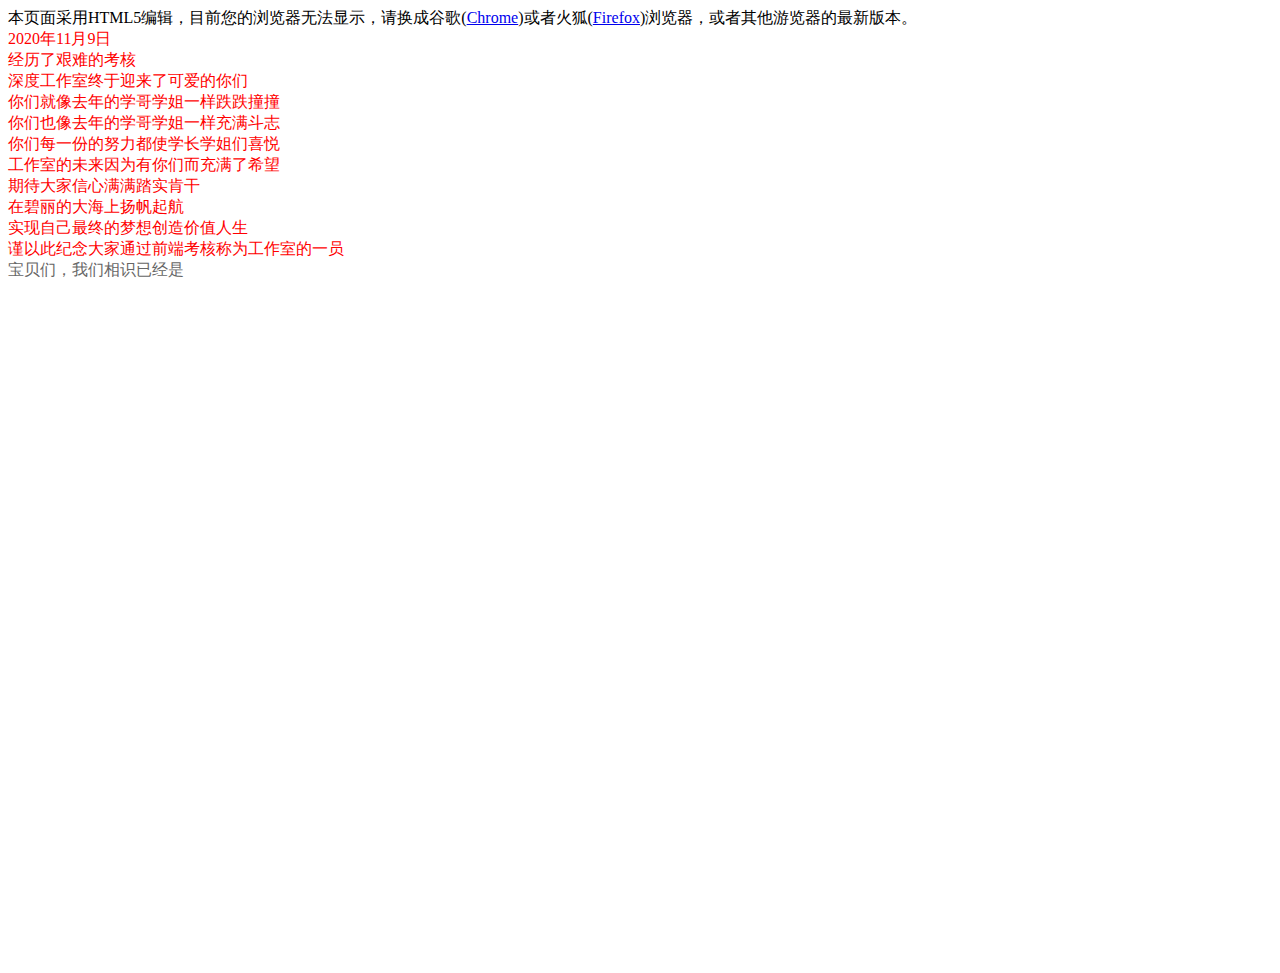
==== commit f98b9f75: "Commit Message10" ====
--- a/index.html
+++ b/index.html
@@ -1,385 +1,207 @@
-﻿<!DOCTYPE html>
-<!--[if IE 6]>
-<html id="ie6" class="ie ie6 lt-ie9">
-<![endif]-->
-<!--[if IE 7]>
-<html id="ie7" class="ie ie7 lt-ie9">
-<![endif]-->
-<!--[if IE 8]>
-<html id="ie8" class="ie ie8 lt-ie9">
-<![endif]-->
-<!--[if gte IE 9]>
-<html class="ie ie9">
-<![endif]-->
-<!--[if !(IE)]><!-->
+<!DOCTYPE html PUBLIC "-//W3C//DTD XHTML 1.0 Strict//EN" "http://www.w3.org/TR/xhtml1/DTD/xhtml1-strict.dtd">
 <html>
-<!--<![endif]-->
-<head>
-    <meta http-equiv="content-type" content="text/html; charset=UTF-8">
-    <meta http-equiv="Pragma" content="no-cache">
-    <meta charset="UTF-8">
-    <meta name="viewport" content="width=device-width, minimum-scale=1.0, maximum-scale=1.0, user-scalable=no">
-    <meta http-equiv="X-UA-Compatible" content="IE=edge,chrome=1">
-    <meta name="renderer" content="webkit">
-    <title>阿狸❤桃子</title>
-    <meta name="description" content="阿狸❤桃子  我愿化作一阵风，无时无刻陪伴你身边。">
-    <script src="js/uaredirect.js" type="text/javascript"></script>
-    <link rel="stylesheet" href="css/demelove.css">
-    <script src="js/share.js"></script>
-    <link href="css/share_style1_32.css" rel="stylesheet">
+	<head>
+		<meta http-equiv="Content-Type" content="text/html; charset=UTF-8">
+		<title>❤深度工作室欢迎你们❤</title>
+		<link type="text/css" rel="stylesheet" href="./renxi/default.css">
+		<script type="text/javascript" src="./renxi/jquery.min.js"></script>
+		<script type="text/javascript" src="./renxi/jscex.min.js"></script>
+		<script type="text/javascript" src="./renxi/jscex-parser.js"></script>
+		<script type="text/javascript" src="./renxi/jscex-jit.js"></script>
+		<script type="text/javascript" src="./renxi/jscex-builderbase.min.js"></script>
+		<script type="text/javascript" src="./renxi/jscex-async.min.js"></script>
+		<script type="text/javascript" src="./renxi/jscex-async-powerpack.min.js"></script>
+		<script type="text/javascript" src="./renxi/functions.js" charset="utf-8"></script>
+		<script type="text/javascript" src="./renxi/love.js" charset="utf-8"></script>
+		<style type="text/css">
+		</style>
+	</head>
+	<body>
+		<audio src="renxi.mp3" preload id="auto"></audio>
+		<div id="main">
+			<div id="error">本页面采用HTML5编辑，目前您的浏览器无法显示，请换成谷歌(<a href="http://www.google.cn/chrome/intl/zh-CN/landing_chrome.html?hl=zh-CN&brand=CHMI">Chrome</a>)或者火狐(<a
+				 href="http://firefox.com.cn/download/">Firefox</a>)浏览器，或者其他游览器的最新版本。</div>
+			<div id="wrap">
+				<div id="text">
+					<div id="code">
+						<font color="#FF0000">
+							<span class="say">2020年11月9日</span><br>
+							<span class="say">经历了艰难的考核</span><br>
+							<span class="say">深度工作室终于迎来了可爱的你们</span><br>
+							<span class="say">你们就像去年的学哥学姐一样跌跌撞撞</span><br>
+							<span class="say">你们也像去年的学哥学姐一样充满斗志</span><br>
+							<span class="say">你们每一份的努力都使学长学姐们喜悦</span><br>
+							<span class="say">工作室的未来因为有你们而充满了希望</span><br>
+							<span class="say">期待大家信心满满踏实肯干</span><br>
+							<span class="say">在碧丽的大海上扬帆起航</span><br>
+							<span class="say">实现自己最终的梦想创造价值人生</span><br>
+							<span class="say">谨以此纪念大家通过前端考核称为工作室的一员</span><br>
 
-<link href="./index/style.css" rel="stylesheet" type="text/css">
-<script src="./index/jqufed4.js"></script>
+						</font>
+					</div>
+				</div>
+				<div id="clock-box">
+					<span>
+						<font color="#666666">宝贝们，我们相识已经是</font>
+					</span>
+					<div id="clock"></div>
+				</div>
+				<canvas id="canvas" width="1100" height="680"></canvas>
+			</div>
+		</div>
+		<script>
+			(function() {
+				var canvas = $('#canvas');
+				if (!canvas[0].getContext) {
+					$("#error").show();
+					return false;
+				}
+				var width = canvas.width();
+				var height = canvas.height();
+				canvas.attr("width", width);
+				canvas.attr("height", height);
+				var opts = {
+					seed: {
+						x: width / 2 - 20,
+						color: "rgb(190, 26, 37)",
+						scale: 2
+					},
+					branch: [
+						[535, 680, 570, 250, 500, 200, 30, 100, [
+							[540, 500, 455, 417, 340, 400, 13, 100, [
+								[450, 435, 434, 430, 394, 395, 2, 40]
+							]],
+							[550, 445, 600, 356, 680, 345, 12, 100, [
+								[578, 400, 648, 409, 661, 426, 3, 80]
+							]],
+							[539, 281, 537, 248, 534, 217, 3, 40],
+							[546, 397, 413, 247, 328, 244, 9, 80, [
+								[427, 286, 383, 253, 371, 205, 2, 40],
+								[498, 345, 435, 315, 395, 330, 4, 60]
+							]],
+							[546, 357, 608, 252, 678, 221, 6, 100, [
+								[590, 293, 646, 277, 648, 271, 2, 80]
+							]]
+						]]
+					],
+					bloom: {
+						num: 700,
+						width: 1080,
+						height: 650,
+					},
+					footer: {
+						width: 1200,
+						height: 5,
+						speed: 10,
+					}
+				};
+				var tree = new Tree(canvas[0], width, height, opts);
+				var seed = tree.seed;
+				var foot = tree.footer;
+				var hold = 1;
+				canvas.click(function(e) {
+					var offset = canvas.offset(),
+						x, y;
+					x = e.pageX - offset.left;
+					y = e.pageY - offset.top;
+					if (seed.hover(x, y)) {
+						hold = 0;
+						canvas.unbind("click");
+						canvas.unbind("mousemove");
+						canvas.removeClass('hand');
+					}
+				}).mousemove(function(e) {
+					var offset = canvas.offset(),
+						x, y;
+					x = e.pageX - offset.left;
+					y = e.pageY - offset.top;
+					canvas.toggleClass('hand', seed.hover(x, y));
+				});
+				var seedAnimate = eval(Jscex.compile("async", function() {
+					seed.draw();
+					while (hold) {
+						$await(Jscex.Async.sleep(10));
+					}
+					while (seed.canScale()) {
+						seed.scale(0.95);
+						$await(Jscex.Async.sleep(10));
+					}
+					while (seed.canMove()) {
+						seed.move(0, 2);
+						foot.draw();
+						$await(Jscex.Async.sleep(10));
+					}
+				}));
+				var growAnimate = eval(Jscex.compile("async", function() {
+					do {
+						tree.grow();
+						$await(Jscex.Async.sleep(10));
+					} while (tree.canGrow());
+				}));
+				var flowAnimate = eval(Jscex.compile("async", function() {
+					do {
+						tree.flower(2);
+						$await(Jscex.Async.sleep(10));
+					} while (tree.canFlower());
+				}));
+				var moveAnimate = eval(Jscex.compile("async", function() {
+					tree.snapshot("p1", 240, 0, 610, 680);
+					while (tree.move("p1", 500, 0)) {
+						foot.draw();
+						$await(Jscex.Async.sleep(10));
+					}
+					foot.draw();
+					tree.snapshot("p2", 500, 0, 610, 680);
+					canvas.parent().css("background", "url(" + tree.toDataURL('image/png') + ")");
+					canvas.css("background", "#ffe");
+					$await(Jscex.Async.sleep(300));
+					canvas.css("background", "none");
+				}));
+				var jumpAnimate = eval(Jscex.compile("async", function() {
+					var ctx = tree.ctx;
+					while (true) {
+						tree.ctx.clearRect(0, 0, width, height);
+						tree.jump();
+						foot.draw();
+						$await(Jscex.Async.sleep(25));
+					}
+				}));
+				var textAnimate = eval(Jscex.compile("async", function() {
+					var together = new Date();
+					together.setFullYear(2020, (11 - 1), (9 - 1));
+					together.setHours(4);
+					together.setMinutes(30);
+					together.setSeconds(0);
+					together.setMilliseconds(0);
+					$("#code").show().typewriter();
+					$("#clock-box").fadeIn(500);
+					while (true) {
+						timeElapse(together);
+						$await(Jscex.Async.sleep(1000));
+					}
+				}));
+				var runAsync = eval(Jscex.compile("async", function() {
+					$await(seedAnimate());
+					$await(growAnimate());
+					$await(flowAnimate());
+					$await(moveAnimate());
+					textAnimate().start();
+					$await(jumpAnimate());
+				}));
+				runAsync().start();
+			})();
 
-</head>
-<body class="ft-absolute-nav">
+			function toggleSound() {
+				var music = document.getElementById("auto"); //获取ID  
+				console.log(music);
+				console.log(music.paused);
+				if (music.paused) { //判读是否播放  
+					music.paused = false;
+					music.play(); //没有就播放 
+				}
 
-    <div style="transform: translateX(-200%) translateY(0%);" class="flowtime">
-        <div id="" data-prog="__1" class="ft-section section-1" data-id="__section-1">
-            <div data-prog="__1" id="" class="ft-page page-1 past-section" data-id="__page-1">
-                <p class="text1">阿狸❤桃子</p>
-                <p class="text2">按键盘 "↓" 倾听我讲述的故事,用键盘上下键可以来回跳动。</p>
-            </div>
-            <div data-prog="__2" id="" class="ft-page page-2 past-section future-page" data-id="__page-2">
-                <p class="top-text">过去的阿狸一直是一个人生活，每天都在经历并享受着孤独，也期待着憧憬着一份不期而遇的爱情。</p>
-                <img src="images/iali63.jpg" alt="过去的阿狸一直是一个人生活，每天都在经历并享受着孤独，也期待着憧憬着一份不期而遇的爱情。">
-            </div>
-            <div data-prog="__3" id="" class="ft-page page-3 left-img past-section future-page" data-id="__page-3">
-                <h2 class="text">一个人的长廊,背影是那么的长</h2>
-                <img src="images/iali35.jpg" alt="一个人的长廊,背影是那么的长">
-            </div>
-            <div data-prog="__4" id="" class="ft-page page-4 full-img past-section future-page" data-id="__page-4">
-                <h2 class="center-text">一个人的山岗,周围是那么的空旷</h2>
-                <img src="images/iali6.jpg" alt="一个人的山岗,周围是那么的空旷">
-            </div>
-        </div>
-        <div id="" data-prog="__2" class="ft-section section-2" data-id="__section-2">
-            <div data-prog="__1" id="" class="ft-page page-5 full-img past-section" data-id="__page-1">
-                <h2 class="center-text">一个人的地铁,虽然有时也人山人海</h2>
-                <img src="images/iali19.jpg" alt="一个人的地铁,虽然有时也人山人海">
-            </div>
-            <div data-prog="__2" id="" class="ft-page page-6 past-section future-page" data-id="__page-2">
-                <h2 class="center-text">一个人的游乐场,也许有时会很开心</h2>
-                <img src="images/iali29.jpg" alt="一个人的游乐场,也许有时会很开心">
-            </div>
-            <div data-prog="__3" id="" class="ft-page page-7 past-section future-page" data-id="__page-3">
-                <h3>但他依然每天都乐观微笑着，等待着，期待着</h3>
-                <img src="images/iali60.jpg" alt="但他依然每天都乐观微笑着，等待着，期待着">
-            </div>
-            <div data-prog="__4" id="" class="ft-page page-8 full-img past-section future-page" data-id="__page-4">
-                <h3>生活难免有时候难免风风雨雨</h3>
-                <img src="images/iali51.jpg" alt="生活难免有时候难免风风雨雨">
-            </div>
-            <div data-prog="__5" id="" class="ft-page page-9 past-section future-page" data-id="__page-5">
-                <h3>他总是能够很轻松的应对</h3>
-                <img src="images/iali5.jpg" alt="他总是能够很轻松的应对">
-            </div>
-            <div data-prog="__6" id="" class="ft-page page-10 past-section future-page" data-id="__page-6">
-                <h3>并且面带阳光、自信的笑容</h3>
-                <img src="images/iali22.jpg" alt="并且面带阳光、自信的笑容">
-            </div>
-        </div>
-        <div id="" data-prog="__3" class="ft-section section-3" data-id="__section-3">
-            <div data-prog="__1" id="" class="ft-page page-11 full-img hilite actual" data-id="__page-1">
-                <h3>生活也不会总是一帆风顺</h3>
-                <img src="images/iali24.jpg" alt="生活也不会总是一帆风顺">
-            </div>
-            <div data-prog="__2" id="" class="ft-page page-12 future-page" data-id="__page-2">
-                <h3>但他每次都能勇敢的面对<br>随时准备接受生活的挑战</h3>
-                <img src="images/iali25.jpg" alt="但他每次都能勇敢的面对">
-            </div>
-            <div data-prog="__3" id="" class="ft-page page-13 future-page" data-id="__page-3">
-                <img src="images/iali64.jpg" alt="可是阿狸的爱情又在哪里呢？">
-                <h3>可是阿狸的爱情又在哪里呢？</h3>
-            </div>
-            <div data-prog="__4" id="" class="ft-page page-14 left-img future-page" data-id="__page-4">
-                <h3>在镜子里面吗？他不敢相信</h3>
-                <img src="images/iali46.jpg" alt="在镜子里面吗？他不敢相信">
-            </div>
-            <div data-prog="__5" id="" class="ft-page page-15 left-img future-page" data-id="__page-5">
-                <h3>他去问大树，我的爱情在哪里？<br>大树告诉他，也许就在不远的地方</h3>
-                <img src="images/iali45.jpg" alt="他去问大树，我的爱情在哪里？">
-            </div>
-            <div data-prog="__6" id="" class="ft-page page-16 left-img future-page" data-id="__page-6">
-                <h3>于是，阿狸一个人继续向前走<br>走在茫茫的雪地上</h3>
-                <img src="images/iali66.jpg" alt="于是，阿狸一个人继续向前走">
-            </div>
-            <div data-prog="__7" id="" class="ft-page page-17 top-text future-page" data-id="__page-7">
-                <h3>直到有一天阿狸与桃子相遇了</h3>
-                <img src="images/iali16.jpg" alt="直到有一天阿狸与桃子相遇了">
-            </div>
-        </div>
-        <div id="" data-prog="__4" class="ft-section section-4" data-id="__section-4">
-            <div data-prog="__1" id="" class="ft-page page-18 full-img future-section" data-id="__page-1">
-                <p class="text">阿狸渐渐喜欢上了桃子，因为桃子的出现，阿狸脸上有了更加灿烂的笑容</p>
-                <img src="images/iali11.jpg" alt="阿狸渐渐喜欢上了桃子，因为桃子的出现，阿狸脸上有了更加灿烂的笑容">
-            </div>
-            <div data-prog="__2" id="" class="ft-page page-19 future-section future-page" data-id="__page-2">
-                <h3>可是桃子会喜欢阿狸吗？</h3>
-                <img src="images/iali75.jpg" alt="可是桃子会喜欢阿狸吗？">
-            </div>
-            <div data-prog="__3" id="" class="ft-page page-20 future-section future-page" data-id="__page-3">
-                <img src="images/iali59.png" alt="终于有一天，阿狸鼓起了勇气，对桃子说出了那句'我喜欢你'">
-                <h3>终于有一天，阿狸鼓起了勇气，对桃子说出了那句'我喜欢你'</h3>
-                <img src="images/iali9.jpg">
-            </div>
-            <div data-prog="__4" id="" class="ft-page page-21 future-section future-page" data-id="__page-4">
-                <h3>桃子笑的很开心，她也喜欢阿狸<br>阿狸好高兴</h3>
-                <img src="images/iali59.png" alt="桃子笑的很开心，她也喜欢阿狸">
-            </div>
-            <div data-prog="__5" id="" class="ft-page page-22 left-img future-section future-page" data-id="__page-5">
-                <h3>之后的每天阿狸都会去找桃子</h3>
-                <img src="images/iali4.jpg" alt="之后的每天阿狸都会去找桃子">
-            </div>
-            <div data-prog="__6" id="" class="ft-page page-23 left-img future-section future-page" data-id="__page-6">
-                <h3>然后两个人一起出去玩</h3>
-                <img src="images/iali44.jpg" alt="然后两个人一起出去玩">
-            </div>
-            <div data-prog="__7" id="" class="ft-page page-24 full-img future-section future-page" data-id="__page-7">
-                <h3>晚上阿狸会把桃子送回家</h3>
-                <img src="images/iali32.jpg" alt="晚上阿狸会把桃子送回家">
-            </div>
-        </div>
-        <div id="" data-prog="__5" class="ft-section section-5" data-id="__section-5">
-            <div data-prog="__1" id="" class="ft-page page-25 left-img future-section" data-id="__page-1">
-                <h3>直到很晚<br>阿狸才会一个人坐车回家</h3>
-                <img src="images/iali37.jpg" alt="直到很晚">
-            </div>
-            <div data-prog="__2" id="" class="ft-page page-26 top-text future-section future-page" data-id="__page-2">
-                <h3>然后高兴地进入梦乡，希望梦到桃子</h3>
-                <img src="love/iali10.gif" alt="然后高兴地进入梦乡，希望梦到桃子">
-            </div>
-            <div data-prog="__3" id="" class="ft-page page-27 future-section future-page" data-id="__page-3">
-                <h3>阿狸很快就成为了桃子的逛街助手</h3>
-                <img src="images/iali67.jpg" alt="阿狸很快就成为了桃子的逛街助手">
-            </div>
-            <div data-prog="__4" id="" class="ft-page page-28 future-section future-page" data-id="__page-4">
-                <h3>阿狸和桃子一起去了好多地方玩</h3>
-                <img src="images/iali40.jpg" alt="阿狸和桃子一起去了好多地方玩">
-            </div>
-            <div data-prog="__5" id="" class="ft-page page-29 future-section future-page" data-id="__page-5">
-                <h3>阿狸也和桃子一样成为了一个吃货</h3>
-                <img src="images/iali12.jpg" alt="阿狸也和桃子一样成为了一个吃货">
-            </div>
-            <div data-prog="__6" id="" class="ft-page page-30 future-section future-page" data-id="__page-6">
-                <h3>后来，他们在一起，有了自己的家</h3>
-                <img src="love/iali76.gif" alt="后来，他们在一起，有了自己的家">
-            </div>
-            <div data-prog="__7" id="" class="ft-page page-31 future-section future-page" data-id="__page-7">
-                <h3>阿狸开始为了桃子学习新的东西 他想让自己变的更好</h3>
-                <img src="images/iali77.jpg" alt="阿狸开始学习新的技能">
-            </div>
-        </div>
-        <div id="" data-prog="__6" class="ft-section section-6" data-id="__section-6">
-            <div data-prog="__1" id="" class="ft-page page-32 future-section" data-id="__page-1">
-                <h3>比如·····做饭<br>阿狸觉得这虽然是不那么能引人注意的一件事<br>但他还是很认真的在学  在做  </h3>
-                <img src="images/iali62.jpg" alt="比如·····做饭   ">
-            </div>
-            <div data-prog="__2" id="" class="ft-page page-33 top-text future-section future-page" data-id="__page-2">
-                <h3>阿狸想着 以后的每天早上  都要让桃子吃到自己为她精心做的早餐</h3>
-                <img src="images/iali3.jpg" alt="阿狸想着 以后的每天早上  都要让桃子吃到自己为她精心做的早餐">
-            </div>
-            <div data-prog="__3" id="" class="ft-page page-34 left-img future-section future-page" data-id="__page-3">
-                <h3>然后他们可以高高兴兴的一起，或者学习，或者工作</h3>
-            </div>
-            <div data-prog="__4" id="" class="ft-page page-35 future-section future-page" data-id="__page-4">
-                <h3>阿狸感觉自己好幸福。<br>因为自己有了家<br>那个有桃子在的地方</h3>
-                <img src="love/iali8.gif" alt="阿狸感觉自己好幸福。">
-            </div>
-            <div data-prog="__5" id="" class="ft-page page-36 full-img future-section future-page" data-id="__page-5">
-                <h3>他们偶尔也会吵架  <br>偶尔也会闹一些小矛盾</h3>
-                <img src="images/iali31.jpg" alt="他们偶尔也会吵架">
-            </div>
-            <div data-prog="__6" id="" class="ft-page page-37 left-img future-section future-page" data-id="__page-6">
-                <h3>阿狸不想这样</h3>
-                <img src="images/iali49.jpg" alt="阿狸不想这样">
-            </div>
-            <div data-prog="__7" id="" class="ft-page page-38 bottom-text future-section future-page" data-id="__page-7">
-                <img src="images/iali21.jpg" alt="一定是我有什么做的不对，阿狸在想">
-                <h3>一定是我有什么做的不对，阿狸在想 <br>  我不能让一个喜欢我的女孩 为我难过</h3>
-            </div>
-        </div>
-        <div id="" data-prog="__7" class="ft-section section-7" data-id="__section-7">
-            <div data-prog="__1" id="" class="ft-page page-39 left-img future-section" data-id="__page-1">
-                <h3>如果没有桃子在身边，窗外就没有风景</h3>
-                <img src="images/iali2.jpg" alt="如果没有桃子在身边，窗外就没有风景">
-            </div>
-            <div data-prog="__2" id="" class="ft-page page-40 future-section future-page" data-id="__page-2">
-                <h3>他更不敢想象 如果没了桃子 他的天空还会不会有光芒</h3>
-                <img src="images/iali14.jpg" alt="{text45_}">
-            </div>
-            <div data-prog="__3" id="" class="ft-page page-41 future-section future-page" data-id="__page-3">
-                <img src="images/iali30_1.jpg" class="img1" alt="如果没了桃子   阿狸又怎么有可能飞的更高更远">
-                <img src="images/iali30_2.jpg" class="img2" alt="如果没了桃子   阿狸又怎么有可能飞的更高更远2">
-                <h3>如果没了桃子     阿狸又怎么有可能飞的更高更远</h3>
-            </div>
-            <div data-prog="__4" id="" class="ft-page page-42 future-section future-page" data-id="__page-4">
-                <h3>阿狸不想这样。他在为桃子改变自己<br>桃子说她是射手座，于是阿狸许下愿望</h3>
-                <img src="images/iali69.jpg" alt="阿狸不想这样。他在为桃子改变自己">
-            </div>
-            <div data-prog="__5" id="" class="ft-page page-43 future-section future-page" data-id="__page-5">
-                <img src="images/iali42.jpg" alt="我愿为你变成狮子座">
-                <h3>我愿为你变成狮子座</h3>
-            </div>
-            <div data-prog="__6" id="" class="ft-page page-44 left-img future-section future-page" data-id="__page-6">
-                <h3>爱情就像花草一样<br>需要用包容来浇灌</h3>
-                <img src="images/iali0.jpg" alt="爱情就像花草一样">
-            </div>
-            <div data-prog="__7" id="" class="ft-page page-45 left-img future-section future-page" data-id="__page-7">
-                <h3>再到后来，要过七夕了<br>阿狸开始为桃子准备礼物</h3>
-                <img src="images/iali18.jpg" alt="再到后来，要过七夕了">
-            </div>
-        </div>
-        <div id="" data-prog="__8" class="ft-section section-8" data-id="__section-8">
-            <div data-prog="__1" id="" class="ft-page page-46 future-section" data-id="__page-1">
-                <img src="images/iali57.gif" alt="看着礼物准备好了">
-                <h3>
-                    <span>看着礼物准备好了</span>
-                    <span>阿狸好开心</span>
-                    <span>因为他想象着桃子收到礼物时</span>
-                    <span>也许会很开心的样子</span>
-                </h3>
-            </div>
-            <div data-prog="__2" id="" class="ft-page page-47 top-text future-section future-page" data-id="__page-2">
-                <img src="images/iali58.jpg" alt="想想后面还有一辈子">
-                <h3>
-                    <span>想想后面还有一辈子</span>
-                    <span>阿狸好开心</span>
-                    <span>因为可以和桃子</span>
-                    <span>去全世界好多地方玩</span>
-                </h3>
-            </div>
-            <div data-prog="__3" id="" class="ft-page page-48 left-img future-section future-page" data-id="__page-3">
-                <p>阿狸也会继续努力<br>为了他和桃子的小家  <br>一个只属于自己和桃子的家</p>
-                <img src="love/iali65.jpg" alt="阿狸也会继续努力">
-            </div>
-            <div data-prog="__4" id="" class="ft-page page-49 full-img future-section future-page" data-id="__page-4">
-                <p class="text">阿狸很幸福，因为他找到了桃子。他相信后面的每天都会是快乐的<br>简简单单，体会着与桃子在一起的每一个时刻</p>
-                <img src="images/iali71.jpg" alt="阿狸很幸福，因为他找到了桃子。他相信后面的每天都会是快乐的">
-            </div>
-            <div data-prog="__5" id="" class="ft-page page-50 future-section future-page" data-id="__page-5">
-                <p class="text">每次看到桃子 他的都很欢喜  <br>他在心里默默地许下心愿：<br>这辈子 我要和你 白头偕老  举案齐眉<br>下辈子 我更要和你 青梅竹马 两小无猜</p>
-                <img src="images/iali50_1.jpg" class="img1" alt="每次看到桃子 他的都很欢喜  ">
-                <img src="images/iali50_2.jpg" class="img2" alt="每次看到桃子 他的都很欢喜  ">
-            </div>
-            <div data-prog="__6" id="" class="ft-page page-51 future-section future-page" data-id="__page-6">
-
-
-
-
-
-            </div>
-        </div>
-        <div id="" data-prog="__9" class="ft-section section-9" data-id="__section-9">
-            <div data-prog="__1" id="" class="ft-page page-52 full-img future-section" data-id="__page-1">
-                <h3>愿得一人心，白首不相离</h3>
-                <img src="images/iali20.jpg" alt="愿得一人心，白首不相离">
-            </div>
-            <div data-prog="__2" id="" class="ft-page page-53 future-section future-page" data-id="__page-2">
-                <img src="images/iali68.jpg" alt="七夕快乐">
-                <h3>七夕快乐</h3>
-            </div>
-            <div data-prog="__3" id="" class="ft-page page-54 center-img future-section future-page" data-id="__page-3">
-                <div class="center-img">I "love you</div>
-            </div>
-            <div data-prog="__4" id="" class="ft-page page-55 right-img future-section future-page" data-id="__page-4">
-                <img src="images/14915.jpg" alt="阿狸和桃子的故事会一直继续下去。">
-                <p class="text">
-                    故事讲完啦<br>
-                    阿狸和桃子的故事会一直继续下去，他们会开开心心的一直走下去。<br>
-                    无论精彩、平淡都会是他们喜欢的。<br>
-                    你也要这样啊  要开开心心的过每一天 <br> 要做自己喜欢的事♥<br>
-                    <br>
-                    <br>按ESC键可显示故事框架
-                    <br>
-                    <br>
-                    <a href="index1.html"><span>点这里跳转下一个页面 </span>
-                </p>
-            </div>
-        </div>
-    </div>
-
-    <script src="js/jquery.js"></script>
-    <script src="js/all.js"></script>
-    <script src="js/love.js"></script>
-<div class="ft-default-progress">
-<div class="ft-section-thumb thumb-section-0" data-section="__0">
-<div data-page="__0" data-section="__0" class="ft-page-thumb thumb-page-0"></div>
-<div data-page="__1" data-section="__0" class="ft-page-thumb thumb-page-1"></div>
-<div data-page="__2" data-section="__0" class="ft-page-thumb thumb-page-2"></div>
-<div data-page="__3" data-section="__0" class="ft-page-thumb thumb-page-3"></div>
-</div>
-<div class="ft-section-thumb thumb-section-1" data-section="__1">
-<div data-page="__0" data-section="__1" class="ft-page-thumb thumb-page-0"></div>
-<div data-page="__1" data-section="__1" class="ft-page-thumb thumb-page-1"></div>
-<div data-page="__2" data-section="__1" class="ft-page-thumb thumb-page-2"></div>
-<div data-page="__3" data-section="__1" class="ft-page-thumb thumb-page-3"></div>
-<div data-page="__4" data-section="__1" class="ft-page-thumb thumb-page-4"></div>
-<div data-page="__5" data-section="__1" class="ft-page-thumb thumb-page-5"></div>
-</div>
-<div class="ft-section-thumb thumb-section-2" data-section="__2">
-<div data-page="__0" data-section="__2" class="ft-page-thumb thumb-page-0 actual"></div>
-<div data-page="__1" data-section="__2" class="ft-page-thumb thumb-page-1"></div>
-<div data-page="__2" data-section="__2" class="ft-page-thumb thumb-page-2"></div>
-<div data-page="__3" data-section="__2" class="ft-page-thumb thumb-page-3"></div>
-<div data-page="__4" data-section="__2" class="ft-page-thumb thumb-page-4"></div>
-<div data-page="__5" data-section="__2" class="ft-page-thumb thumb-page-5"></div>
-<div data-page="__6" data-section="__2" class="ft-page-thumb thumb-page-6"></div>
-</div>
-<div class="ft-section-thumb thumb-section-3" data-section="__3">
-<div data-page="__0" data-section="__3" class="ft-page-thumb thumb-page-0"></div>
-<div data-page="__1" data-section="__3" class="ft-page-thumb thumb-page-1"></div>
-<div data-page="__2" data-section="__3" class="ft-page-thumb thumb-page-2"></div>
-<div data-page="__3" data-section="__3" class="ft-page-thumb thumb-page-3"></div>
-<div data-page="__4" data-section="__3" class="ft-page-thumb thumb-page-4"></div>
-<div data-page="__5" data-section="__3" class="ft-page-thumb thumb-page-5"></div>
-<div data-page="__6" data-section="__3" class="ft-page-thumb thumb-page-6"></div>
-</div>
-<div class="ft-section-thumb thumb-section-4" data-section="__4">
-<div data-page="__0" data-section="__4" class="ft-page-thumb thumb-page-0"></div>
-<div data-page="__1" data-section="__4" class="ft-page-thumb thumb-page-1"></div>
-<div data-page="__2" data-section="__4" class="ft-page-thumb thumb-page-2"></div>
-<div data-page="__3" data-section="__4" class="ft-page-thumb thumb-page-3"></div>
-<div data-page="__4" data-section="__4" class="ft-page-thumb thumb-page-4"></div>
-<div data-page="__5" data-section="__4" class="ft-page-thumb thumb-page-5"></div>
-<div data-page="__6" data-section="__4" class="ft-page-thumb thumb-page-6"></div>
-</div><div class="ft-section-thumb thumb-section-5" data-section="__5">
-<div data-page="__0" data-section="__5" class="ft-page-thumb thumb-page-0"></div>
-<div data-page="__1" data-section="__5" class="ft-page-thumb thumb-page-1"></div>
-<div data-page="__2" data-section="__5" class="ft-page-thumb thumb-page-2"></div>
-<div data-page="__3" data-section="__5" class="ft-page-thumb thumb-page-3"></div>
-<div data-page="__4" data-section="__5" class="ft-page-thumb thumb-page-4"></div>
-<div data-page="__5" data-section="__5" class="ft-page-thumb thumb-page-5"></div>
-<div data-page="__6" data-section="__5" class="ft-page-thumb thumb-page-6"></div>
-</div><div class="ft-section-thumb thumb-section-6" data-section="__6">
-<div data-page="__0" data-section="__6" class="ft-page-thumb thumb-page-0"></div>
-<div data-page="__1" data-section="__6" class="ft-page-thumb thumb-page-1"></div>
-<div data-page="__2" data-section="__6" class="ft-page-thumb thumb-page-2"></div>
-<div data-page="__3" data-section="__6" class="ft-page-thumb thumb-page-3"></div>
-<div data-page="__4" data-section="__6" class="ft-page-thumb thumb-page-4"></div>
-<div data-page="__5" data-section="__6" class="ft-page-thumb thumb-page-5"></div>
-<div data-page="__6" data-section="__6" class="ft-page-thumb thumb-page-6"></div>
-</div>
-<div class="ft-section-thumb thumb-section-7" data-section="__7">
-<div data-page="__0" data-section="__7" class="ft-page-thumb thumb-page-0"></div>
-<div data-page="__1" data-section="__7" class="ft-page-thumb thumb-page-1"></div>
-<div data-page="__2" data-section="__7" class="ft-page-thumb thumb-page-2"></div>
-<div data-page="__3" data-section="__7" class="ft-page-thumb thumb-page-3"></div>
-<div data-page="__4" data-section="__7" class="ft-page-thumb thumb-page-4"></div>
-<div data-page="__5" data-section="__7" class="ft-page-thumb thumb-page-5"></div>
-</div>
-<div class="ft-section-thumb thumb-section-8" data-section="__8">
-<div data-page="__0" data-section="__8" class="ft-page-thumb thumb-page-0"></div>
-<div data-page="__1" data-section="__8" class="ft-page-thumb thumb-page-1"></div>
-<div data-page="__2" data-section="__8" class="ft-page-thumb thumb-page-2"></div>
-<div data-page="__3" data-section="__8" class="ft-page-thumb thumb-page-3"></div>
-</div>
-</div>
-    <script type="text/javascript" src="js/bdtj.js"></script>
-    <div class="mPower">
-        <span id="on" title="点击暂停"></span><span id="off" title="点击播放"></span>
-    </div>
-
-
-</body>
-</html>+			}
+			setInterval("toggleSound()", 1);
+		</script>
+	</body>
+</html>
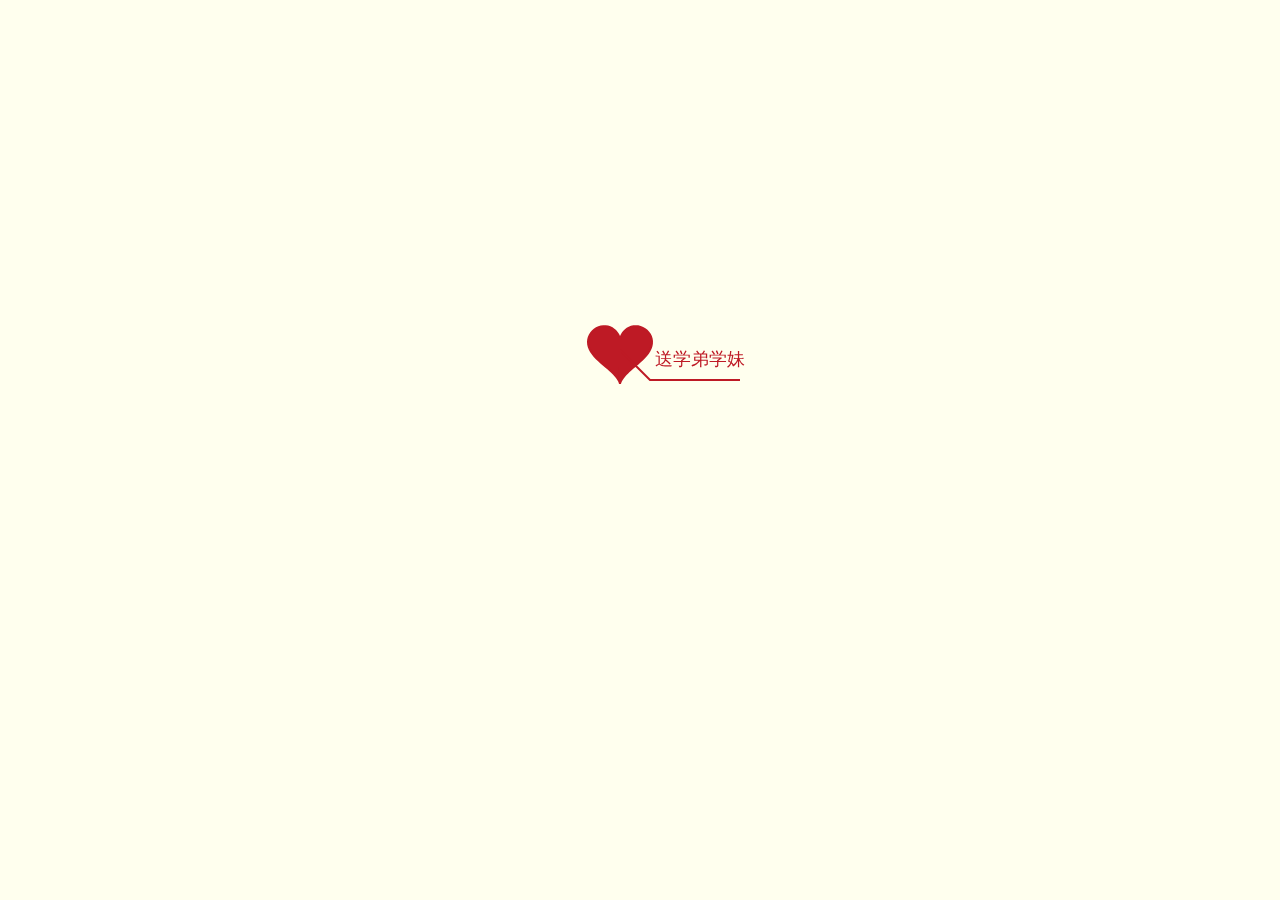
==== commit 054aa990: "Commit Message19" ====
--- a/index.html
+++ b/index.html
@@ -28,14 +28,14 @@
 							<span class="say">2020年11月9日</span><br>
 							<span class="say">经历了艰难的考核</span><br>
 							<span class="say">深度工作室终于迎来了可爱的你们</span><br>
-							<span class="say">你们就像去年的学哥学姐一样跌跌撞撞</span><br>
-							<span class="say">你们也像去年的学哥学姐一样充满斗志</span><br>
+							<span class="say">你们就像去年的学长学姐一样跌跌撞撞</span><br>
+							<span class="say">你们也像去年的学长学姐一样充满斗志</span><br>
 							<span class="say">你们每一份的努力都使学长学姐们喜悦</span><br>
 							<span class="say">工作室的未来因为有你们而充满了希望</span><br>
 							<span class="say">期待大家信心满满踏实肯干</span><br>
 							<span class="say">在碧丽的大海上扬帆起航</span><br>
 							<span class="say">实现自己最终的梦想创造价值人生</span><br>
-							<span class="say">谨以此纪念大家通过前端考核称为工作室的一员</span><br>
+							<span class="say">谨以此纪念大家通过前端考核成为工作室的一员</span><br>
 
 						</font>
 					</div>
--- a/renxi/default.css
+++ b/renxi/default.css
@@ -0,0 +1,85 @@
+body {
+	margin: 0;
+	padding: 0;
+	background: #ffe;
+	font-size: 14px;
+	font-family: '微软雅黑', '宋体', sans-serif;
+	color: #231F20;
+	overflow: auto
+}
+
+a {
+	color: #000;
+	font-size: 14px;
+}
+
+#main {
+	width: 100%;
+}
+
+#wrap {
+	position: relative;
+	margin: 0 auto;
+	width: 1100px;
+	height: 680px;
+	margin-top: 10px;
+}
+
+#text {
+	width: 400px;
+	height: 425px;
+	left: 60px;
+	top: 80px;
+	position: absolute;
+}
+
+#code {
+	display: none;
+	font-size: 18px;
+}
+
+#clock-box {
+	position: absolute;
+	left: 60px;
+	top: 550px;
+	font-size: 28px;
+	display: none;
+}
+
+#clock-box a {
+	font-size: 28px;
+	text-decoration: none;
+}
+
+#clock {
+	margin-left: 48px;
+}
+
+#clock .digit {
+	font-size: 64px;
+}
+
+#canvas {
+	margin: 0 auto;
+	width: 1100px;
+	height: 680px;
+}
+
+#error {
+	margin: 0 auto;
+	text-align: center;
+	margin-top: 60px;
+	display: none;
+}
+
+.hand {
+	cursor: pointer;
+}
+
+.say {
+	margin-left: 5px;
+}
+
+.space {
+	margin-right: 150px;
+}
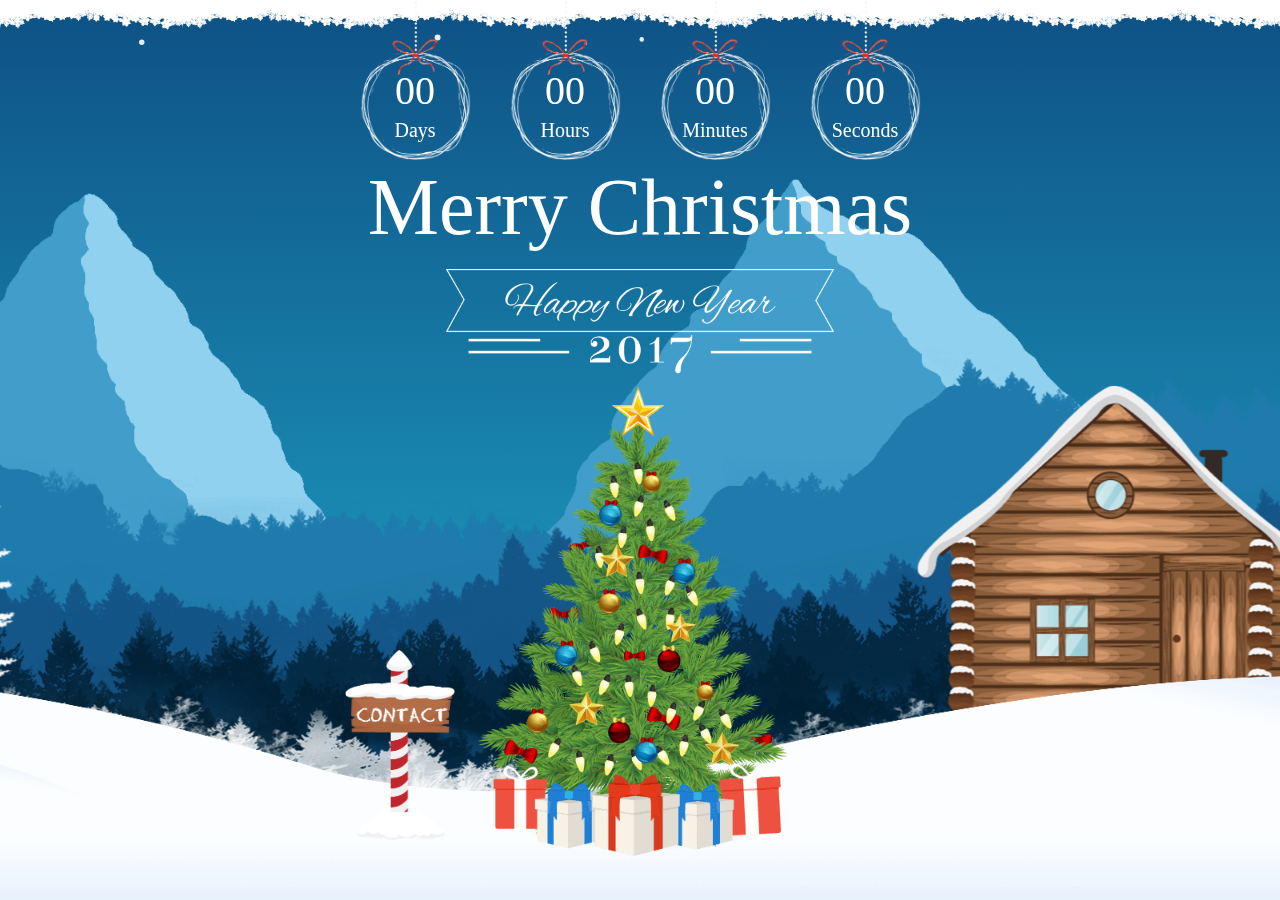
==== commit 5e5cdf9d: "圣诞节" ====
--- a/index.html
+++ b/index.html
@@ -1,207 +1,111 @@
-<!DOCTYPE html PUBLIC "-//W3C//DTD XHTML 1.0 Strict//EN" "http://www.w3.org/TR/xhtml1/DTD/xhtml1-strict.dtd">
+﻿<!DOCTYPE html>
 <html>
-	<head>
-		<meta http-equiv="Content-Type" content="text/html; charset=UTF-8">
-		<title>❤深度工作室欢迎你们❤</title>
-		<link type="text/css" rel="stylesheet" href="./renxi/default.css">
-		<script type="text/javascript" src="./renxi/jquery.min.js"></script>
-		<script type="text/javascript" src="./renxi/jscex.min.js"></script>
-		<script type="text/javascript" src="./renxi/jscex-parser.js"></script>
-		<script type="text/javascript" src="./renxi/jscex-jit.js"></script>
-		<script type="text/javascript" src="./renxi/jscex-builderbase.min.js"></script>
-		<script type="text/javascript" src="./renxi/jscex-async.min.js"></script>
-		<script type="text/javascript" src="./renxi/jscex-async-powerpack.min.js"></script>
-		<script type="text/javascript" src="./renxi/functions.js" charset="utf-8"></script>
-		<script type="text/javascript" src="./renxi/love.js" charset="utf-8"></script>
-		<style type="text/css">
-		</style>
-	</head>
-	<body>
-		<audio src="renxi.mp3" preload id="auto"></audio>
-		<div id="main">
-			<div id="error">本页面采用HTML5编辑，目前您的浏览器无法显示，请换成谷歌(<a href="http://www.google.cn/chrome/intl/zh-CN/landing_chrome.html?hl=zh-CN&brand=CHMI">Chrome</a>)或者火狐(<a
-				 href="http://firefox.com.cn/download/">Firefox</a>)浏览器，或者其他游览器的最新版本。</div>
-			<div id="wrap">
-				<div id="text">
-					<div id="code">
-						<font color="#FF0000">
-							<span class="say">2020年11月9日</span><br>
-							<span class="say">经历了艰难的考核</span><br>
-							<span class="say">深度工作室终于迎来了可爱的你们</span><br>
-							<span class="say">你们就像去年的学长学姐一样跌跌撞撞</span><br>
-							<span class="say">你们也像去年的学长学姐一样充满斗志</span><br>
-							<span class="say">你们每一份的努力都使学长学姐们喜悦</span><br>
-							<span class="say">工作室的未来因为有你们而充满了希望</span><br>
-							<span class="say">期待大家信心满满踏实肯干</span><br>
-							<span class="say">在碧丽的大海上扬帆起航</span><br>
-							<span class="say">实现自己最终的梦想创造价值人生</span><br>
-							<span class="say">谨以此纪念大家通过前端考核成为工作室的一员</span><br>
+<head>
+<meta charset="utf-8">
+<title>Home</title>
 
-						</font>
+<!-- Behavioral Meta Data -->
+<meta name="Christmas-Landing-Page" content="yes">
+<meta name="viewport" content="width=device-width, initial-scale=1, maximum-scale=1, user-scalable=no">
+
+<!-- Styles -->
+<link rel="stylesheet" type="text/css" href="bootstrap/css/bootstrap.css">
+<link rel="stylesheet" type="text/css" href="css/style.css">
+<link rel="stylesheet" type="text/css" href="css/media-query.css">
+
+</head>
+<body>
+
+
+
+<div id="loader"></div>
+<!-- Parallax Container -->
+<div id="container" class="parallax-container snow">
+	<ul id="christmas_scene" class="christmas-scene" >
+		<li class="layer" data-depth="0.80"><div class="layer-5 layer-photo photo-zoom"></div></li>
+		<li class="layer" data-depth="0.60"><div class="layer-4 layer-photo photo-zoom"></div></li>
+		<li class="layer" data-depth="0.40"><div class="layer-3 layer-photo photo-zoom"></div></li>
+		<li class="layer" data-depth="0.20"><div class="layer-2 layer-photo photo-zoom"></div></li>
+		<li class="layer" data-depth="0.00"><div class="layer-1 layer-photo"></div></li>
+	</ul>
+	<!-- Countdown Container -->
+	<div id="countdown_container"></div>
+
+	<!-- Merry Christmas Text -> You can replace with anything you like! -->
+	<div class="merry-christmas-text">Merry Christmas</div>
+
+	<!-- Happy new year 2017 photo -->
+	<div class="happy-new-year"></div>
+
+	<!-- Contact Pole Image -> From here the E-mail modal is triggered -->
+	<div id="mail_pole">
+		<img src="images/pole.png" class="img-responsive" alt="mail-pole" data-toggle="modal" data-target="#contact_modal">
+	</div>
+	<!-- Christmas Tree -->
+	<img src="images/christmas-tree.png" alt="christmas-tree" id="christmas_tree">
+</div>
+
+<!-- Send E-mail Modal -->
+<div class="modal fade" id="contact_modal" tabindex="-1" role="dialog">
+	<div class="modal-dialog" role="document">
+		<div class="modal-content">
+			<div class="modal-body">
+				<div class="col-md-12 mail-container">
+					<div class="col-md-12 padding-none bg-color">
+						<div class="col-md-12 text-center">It's Christmas!</div>
+						<div class="col-md-12 text-center">Don't be shy, Send us a message!</div>
+						<button type="button" class="close" data-dismiss="modal" aria-label="Close"><span aria-hidden="true">&times;</span></button>
+						<form class="col-md-12 padding-none">
+							<div class="col-md-6 col-xs-12">
+								<div class="col-md-12 padding-none">
+									<input type="text" class="mail-first-name" id="form_first_name" placeholder="First Name" />
+								</div>
+								<div class="col-md-12 padding-none">
+									<input type="text" class="mail-last-name" id="form_last_name" placeholder="Last Name" />
+								</div>
+								<div class="col-md-12 padding-none">
+									<input type="text" class="mail-email" id="form_valid_email" placeholder="E-mail" />
+								</div>
+								<div class="col-md-12 padding-none">
+									<textarea class="mail-message" id="form_message" placeholder="Message"></textarea>
+								</div>
+							</div>
+							<div class="col-md-6 col-xs-12 text-right">
+								<img src="images/form-image.png" alt="form-pattern-image">
+								<button class="btn form-submit-button" type="submit" id="submit_form_btn">Send</button>
+							</div>
+						</form>
 					</div>
 				</div>
-				<div id="clock-box">
-					<span>
-						<font color="#666666">宝贝们，我们相识已经是</font>
-					</span>
-					<div id="clock"></div>
+				<div class="col-md-12 padding-none mail-container hidden">
+					<div class="col-md-12 padding-none bg-color thank-you-msg text-large" id="form_success_msg"></div>
 				</div>
-				<canvas id="canvas" width="1100" height="680"></canvas>
 			</div>
 		</div>
-		<script>
-			(function() {
-				var canvas = $('#canvas');
-				if (!canvas[0].getContext) {
-					$("#error").show();
-					return false;
-				}
-				var width = canvas.width();
-				var height = canvas.height();
-				canvas.attr("width", width);
-				canvas.attr("height", height);
-				var opts = {
-					seed: {
-						x: width / 2 - 20,
-						color: "rgb(190, 26, 37)",
-						scale: 2
-					},
-					branch: [
-						[535, 680, 570, 250, 500, 200, 30, 100, [
-							[540, 500, 455, 417, 340, 400, 13, 100, [
-								[450, 435, 434, 430, 394, 395, 2, 40]
-							]],
-							[550, 445, 600, 356, 680, 345, 12, 100, [
-								[578, 400, 648, 409, 661, 426, 3, 80]
-							]],
-							[539, 281, 537, 248, 534, 217, 3, 40],
-							[546, 397, 413, 247, 328, 244, 9, 80, [
-								[427, 286, 383, 253, 371, 205, 2, 40],
-								[498, 345, 435, 315, 395, 330, 4, 60]
-							]],
-							[546, 357, 608, 252, 678, 221, 6, 100, [
-								[590, 293, 646, 277, 648, 271, 2, 80]
-							]]
-						]]
-					],
-					bloom: {
-						num: 700,
-						width: 1080,
-						height: 650,
-					},
-					footer: {
-						width: 1200,
-						height: 5,
-						speed: 10,
-					}
-				};
-				var tree = new Tree(canvas[0], width, height, opts);
-				var seed = tree.seed;
-				var foot = tree.footer;
-				var hold = 1;
-				canvas.click(function(e) {
-					var offset = canvas.offset(),
-						x, y;
-					x = e.pageX - offset.left;
-					y = e.pageY - offset.top;
-					if (seed.hover(x, y)) {
-						hold = 0;
-						canvas.unbind("click");
-						canvas.unbind("mousemove");
-						canvas.removeClass('hand');
-					}
-				}).mousemove(function(e) {
-					var offset = canvas.offset(),
-						x, y;
-					x = e.pageX - offset.left;
-					y = e.pageY - offset.top;
-					canvas.toggleClass('hand', seed.hover(x, y));
-				});
-				var seedAnimate = eval(Jscex.compile("async", function() {
-					seed.draw();
-					while (hold) {
-						$await(Jscex.Async.sleep(10));
-					}
-					while (seed.canScale()) {
-						seed.scale(0.95);
-						$await(Jscex.Async.sleep(10));
-					}
-					while (seed.canMove()) {
-						seed.move(0, 2);
-						foot.draw();
-						$await(Jscex.Async.sleep(10));
-					}
-				}));
-				var growAnimate = eval(Jscex.compile("async", function() {
-					do {
-						tree.grow();
-						$await(Jscex.Async.sleep(10));
-					} while (tree.canGrow());
-				}));
-				var flowAnimate = eval(Jscex.compile("async", function() {
-					do {
-						tree.flower(2);
-						$await(Jscex.Async.sleep(10));
-					} while (tree.canFlower());
-				}));
-				var moveAnimate = eval(Jscex.compile("async", function() {
-					tree.snapshot("p1", 240, 0, 610, 680);
-					while (tree.move("p1", 500, 0)) {
-						foot.draw();
-						$await(Jscex.Async.sleep(10));
-					}
-					foot.draw();
-					tree.snapshot("p2", 500, 0, 610, 680);
-					canvas.parent().css("background", "url(" + tree.toDataURL('image/png') + ")");
-					canvas.css("background", "#ffe");
-					$await(Jscex.Async.sleep(300));
-					canvas.css("background", "none");
-				}));
-				var jumpAnimate = eval(Jscex.compile("async", function() {
-					var ctx = tree.ctx;
-					while (true) {
-						tree.ctx.clearRect(0, 0, width, height);
-						tree.jump();
-						foot.draw();
-						$await(Jscex.Async.sleep(25));
-					}
-				}));
-				var textAnimate = eval(Jscex.compile("async", function() {
-					var together = new Date();
-					together.setFullYear(2020, (11 - 1), (9 - 1));
-					together.setHours(4);
-					together.setMinutes(30);
-					together.setSeconds(0);
-					together.setMilliseconds(0);
-					$("#code").show().typewriter();
-					$("#clock-box").fadeIn(500);
-					while (true) {
-						timeElapse(together);
-						$await(Jscex.Async.sleep(1000));
-					}
-				}));
-				var runAsync = eval(Jscex.compile("async", function() {
-					$await(seedAnimate());
-					$await(growAnimate());
-					$await(flowAnimate());
-					$await(moveAnimate());
-					textAnimate().start();
-					$await(jumpAnimate());
-				}));
-				runAsync().start();
-			})();
+	</div>
+</div>
 
-			function toggleSound() {
-				var music = document.getElementById("auto"); //获取ID  
-				console.log(music);
-				console.log(music.paused);
-				if (music.paused) { //判读是否播放  
-					music.paused = false;
-					music.play(); //没有就播放 
-				}
-
-			}
-			setInterval("toggleSound()", 1);
-		</script>
-	</body>
-</html>
+<!-- Scripts -->
+<script src="js/jquery-3.1.1.min.js"></script> 
+<script src="bootstrap/js/bootstrap.min.js"></script>
+<script src="js/jquery.countdown.js"></script> 
+<script src="js/jquery.parallax.js"></script>
+<script src="js/snow.js"></script>
+<script src="js/main.js"></script>
+<script>
+	// Parallax Init
+	$('#christmas_scene').parallax({
+		scalarX: 5,
+		scalarY: 15,
+		invertY: false
+	});
+</script>
+<style>
+.copyrights{text-indent:-9999px;height:0;line-height:0;font-size:0;overflow:hidden;}
+</style>
+<div class="copyrights" id="links20210126">
+	Collect from <a href="http://www.cssmoban.com/"  title="网站模板">模板之家</a>
+	<a href="https://www.chazidian.com/"  title="查字典">查字典</a>
+</div>
+</body>
+</html>--- a/css/style.css
+++ b/css/style.css
@@ -0,0 +1,414 @@
+/*------------------------------------------------------------------
+Project:    Christmas Landing Page
+
+[Table of contents]
+
+1. GENERAL CLASSES
+2. LOADER
+3. PARALLAX CONTAINER
+4. PARALLAX PHOTOS
+5. CHRISTMAS TREE
+6. E-MAIL POLE
+7. COUNTDOWN CONTAINER
+8. MERRY CHRISTMAS TEXT
+9. HAPPY NEW YEAR PHOTO
+10. E-MAIL FORM
+11. SOCIAL ICONS
+-------------------------------------------------------------------*/
+
+/* 1. GENERAL CLASSES */
+body {
+	padding: 0;
+	margin: 0;
+	font-family: 'Lobster', cursive;
+	font-size:30px;
+	color:#fff;
+}
+.padding-none{
+	padding-left:0;
+	padding-right:0;
+}
+.padding-half{
+	padding-left:7px;
+	padding-right:7px;
+}
+.text-small{
+	font-size:20px;
+}
+.text-large{
+	font-size:60px;
+}
+.left{
+	float: left;
+}
+.right{
+	float:right;
+}
+div[class*='col-']{
+	position: relative;
+}
+form input{
+	border-left:0;
+	border-right: 0;
+	border-top:0;
+	border-bottom:2px solid #EF5241;
+	border-bottom-left-radius:5px;
+	-moz-border-radius-bottomleft:5px;
+	-webkit-border-bottom-left-radius:5px;
+	border-bottom-right-radius:5px;
+	-moz-border-radius-bottomright:5px;
+	-webkit-border-bottom-right-radius:5px;
+	min-width:150px;
+}
+form textarea{
+	border-left:0;
+	border-right: 0;
+	border-top:0;
+	border-bottom:2px solid #EF5241;
+	border-bottom-left-radius:5px;
+	-moz-border-radius-bottomleft:5px;
+	-webkit-border-bottom-left-radius:5px;
+	border-bottom-right-radius:5px;
+	-moz-border-radius-bottomright:5px;
+	-webkit-border-bottom-right-radius:5px;
+	min-width:350px;
+}
+form input::-webkit-input-placeholder, 
+form textarea::-webkit-input-placeholder{
+	color: #EF5241;
+}
+form input:-moz-placeholder, 
+form textarea:-moz-placeholder {
+	color: #EF5241;  
+}
+form input::-moz-placeholder, 
+form textarea::-moz-placeholder {
+	color: #EF5241;  
+}
+form input:-ms-input-placeholder, 
+form textarea:-ms-input-placeholder {  
+	color: #EF5241;  
+}
+/* END GENERAL CLASSES */
+
+/* 2. LOADER */
+#loader{
+	background: -webkit-linear-gradient(top, rgb(14, 81, 133) 0%, rgb(26, 139, 178) 60%, rgb(33, 159, 193) 100%);
+	background: -o-linear-gradient(top, rgb(14, 81, 133) 0%, rgb(26, 139, 178) 60%, rgb(33, 159, 193) 100%);
+	background: -ms-linear-gradient(top, rgb(14, 81, 133) 0%, rgb(26, 139, 178) 60%, rgb(33, 159, 193) 100%);
+	background: -moz-linear-gradient(top, rgb(14, 81, 133) 0%, rgb(26, 139, 178) 60%, rgb(33, 159, 193) 100%);
+	background: linear-gradient(to bottom, rgb(14, 81, 133) 0%, rgb(26, 139, 178) 60%, rgb(33, 159, 193) 100%);
+	position:fixed;
+	overflow:hidden;
+	left:0;
+	top:0;
+	width: 100%;
+	height: 100%;
+	z-index: 99;
+}
+#loader::after{
+	content:'';
+	background:url('../images/intro.png');
+	background-repeat: no-repeat;
+	background-size:contain;
+	width:70px;
+	height: 70px;
+	position: absolute;
+	margin-left:-35px;
+	top: 40%;
+	left: 50%;
+	transform: translate(-50%, -50%);
+	-webkit-animation: snowflake-rotate 2s linear infinite;
+	-moz-animation:    snowflake-rotate 2s linear infinite;
+	-o-animation:      snowflake-rotate 2s linear infinite;
+	animation:         snowflake-rotate 2s linear infinite;
+}
+@-webkit-keyframes snowflake-rotate {
+	0% {
+		-webkit-transform: rotate(0deg);
+		transform: rotate(0deg);
+	}
+	100% {
+		-webkit-transform: rotate(180deg);
+		transform: rotate(180deg);
+	}
+}
+@-moz-keyframes snowflake-rotate {
+	0% {
+		-webkit-transform: rotate(0deg);
+		transform: rotate(0deg);
+	}
+	100% {
+		-webkit-transform: rotate(180deg);
+		transform: rotate(180deg);
+	}
+}
+@-o-keyframes snowflake-rotate {
+	0% {
+		-webkit-transform: rotate(0deg);
+		transform: rotate(0deg);
+	}
+	100% {
+		-webkit-transform: rotate(180deg);
+		transform: rotate(180deg);
+	}
+}
+@keyframes snowflake-rotate {
+	0% {
+		-webkit-transform: rotate(0deg);
+		transform: rotate(0deg);
+	}
+	100% {
+		-webkit-transform: rotate(180deg);
+		transform: rotate(180deg);
+	}
+}
+/* END LOADER */
+
+/* 3. PARALLAX CONTAINER */
+#container.parallax-container {
+	position: relative;
+	max-width: 2560px;
+	margin: 0 auto;
+	overflow: hidden;
+	background: -webkit-linear-gradient(top, rgb(14, 81, 133) 0%, rgb(26, 139, 178) 60%, rgb(33, 159, 193) 100%);
+	background: -o-linear-gradient(top, rgb(14, 81, 133) 0%, rgb(26, 139, 178) 60%, rgb(33, 159, 193) 100%);
+	background: -ms-linear-gradient(top, rgb(14, 81, 133) 0%, rgb(26, 139, 178) 60%, rgb(33, 159, 193) 100%);
+	background: -moz-linear-gradient(top, rgb(14, 81, 133) 0%, rgb(26, 139, 178) 60%, rgb(33, 159, 193) 100%);
+	background: linear-gradient(to bottom, rgb(14, 81, 133) 0%, rgb(26, 139, 178) 60%, rgb(33, 159, 193) 100%);
+}
+#container .christmas-scene{
+	padding: 0;
+	margin: 0;
+}
+#container .christmas-scene::before {
+	content:'';
+	background:url("../images/top-snow-pattern.png");
+	background-repeat: repeat-x;
+	width: 100%;
+	height:35px;
+	position: absolute;
+	z-index: 10;
+	left:0;
+	top:0;
+}
+/* END PARALLAX CONTAINER */
+
+/* 4. PARALLAX PHOTOS */
+#christmas_scene .layer{
+	width: 100%;
+}
+#christmas_scene .layer-photo {
+	background-position: bottom center;
+	background-size: cover;
+	background-repeat: no-repeat;
+	width: 100%;
+	height: 900px;
+}
+#christmas_scene .layer-photo.photo-zoom{
+	transform: scale(1.05);
+}
+#christmas_scene .layer-1 {
+	background-image: url("../images/parallax/layer1.png");
+	background-position: 40% bottom;
+}
+#christmas_scene .layer-2 {
+	background-image: url("../images/parallax/layer2.png");
+	background-position: center bottom;
+}
+#christmas_scene .layer-3 {
+	background-image: url("../images/parallax/layer3.png");
+	background-position: center bottom;
+}
+#christmas_scene .layer-4 {
+	background-image: url("../images/parallax/layer4.png");
+	background-position: center bottom;
+}
+#christmas_scene .layer-5 {
+	background-image: url("../images/parallax/layer5.png");
+	background-position: center bottom;
+}
+/* END PARALLAX PHOTOS */
+
+/* 5. CHRISTMAS TREE */
+#container #christmas_tree{
+	position: absolute;
+	bottom: 35px;
+	left: 50%;
+}
+/* END CHRISTMAS TREE */
+
+/* 6. E-MAIL POLE */
+#container #mail_pole{
+	position: absolute;
+	margin-left:-250px;
+	left:50%;
+	bottom:50px;
+	z-index: 10;
+	cursor: pointer;
+}
+#container #mail_pole img{
+	width: 100px;
+}
+/* END E-MAIL POLE */
+
+/* 7. COUNTDOWN CONTAINER */
+#container #countdown_container{
+	width:600px;
+	position: absolute;
+	margin-left:-300px;
+	left:50%;
+	top:0;
+	text-align: center;
+	font-size:40px;
+	color:#fff;
+}
+#container #countdown_container .countdown-globe{
+	height: 200px;
+	text-align: center;
+	padding-top:65px;
+	line-height: 1.3;
+	z-index: 2;
+}
+#container #countdown_container .countdown-globe div{
+	font-size:20px;
+}
+#container #countdown_container .countdown-globe::after{
+	content:'';
+	background: url('../images/countdown-globe.png');
+	background-repeat: no-repeat;
+	background-size: contain;
+	width: 100%;
+	height: 100%;
+	position: absolute;
+	left:50%;
+	margin-left:-55px;
+	top:-40px;
+	z-index: -1;
+}
+/* END COUNTDOWN CONTAINER */
+
+/* 8. MERRY CHRISTMAS TEXT */
+#container .merry-christmas-text{
+	font-family: 'Parisienne', cursive;
+	position: absolute;
+	top: 150px;
+	width: 100%;
+	text-align: center;
+	font-size:80px;
+	color:#fff;
+}
+/* END MERRY CHRISTMAS TEXT */
+
+/* 9. HAPPY NEW YEAR PHOTO */
+#container .happy-new-year{
+	background:url('../images/happy-new-year.png');
+	background-repeat: no-repeat;
+	background-size:contain;
+	width: 400px;
+	height: 112px;
+	position: absolute;
+	margin-left:-200px;
+	top: 265px;
+	left: 50%;
+}
+/* END HAPPY NEW YEAR PHOTO */
+
+/* 10. E-MAIL FORM */
+#contact_modal .mail-container{
+	width: 900px;
+	position: relative;
+	padding-bottom:0;
+	z-index: 3;
+}
+#contact_modal .mail-container::after{
+	content:'';
+	position: absolute;
+	left:0;
+	right: 0;
+	z-index: -1;
+	background:url('../images/form-message-pattern.png');
+	background-size: contain;
+	background-repeat: repeat-x;
+	width: 100%;
+	height:380px;
+}
+#contact_modal .mail-container .form-submit-button{
+	background:#EF5241;
+	color:#fff;
+	font-size:20px;
+	padding:4px 25px 5px;
+	border-radius:5px;
+	-moz-border-radius:5px;
+	-webkit-border-radius:5px;
+	position: absolute;
+	bottom:5px;
+	width: 60%;
+	right:45px;
+}
+#contact_modal .bg-color{
+	background:#fffaee;
+	color:#EF5241;
+	height:350px;
+	margin-top:15px;
+	padding-top:10px;
+	line-height: 1;
+	border-radius:5px;
+	-moz-border-radius:5px;
+	-webkit-border-radius:5px;
+}
+#contact_modal .mail-container input{
+	font-family: 'Raleway', sans-serif;
+	font-weight: 300;
+	background: #fffaee;
+	font-size:16px;
+	margin-top:25px;
+	height:32px;
+}
+#contact_modal .mail-container textarea{
+	font-family: 'Raleway', sans-serif;
+	font-weight: 300;
+	background: #fffaee;
+	margin-top:20px;
+	font-size:16px;
+	min-height: 65px;
+}
+#contact_modal .mail-container img{
+	padding-top:35px;
+	padding-bottom:50px;
+	width: 320px;
+}
+#contact_modal .modal-dialog{
+	width: 900px;
+}
+#contact_modal .modal-body{
+	padding:0;
+}
+#contact_modal .modal-content{
+	display: table;
+	height: 382px;
+}
+#contact_modal button.close{
+	position: absolute;
+	right: 0;
+	top: -15px;
+	font-size: 50px;
+}
+#contact_modal .modal-content .thank-you-msg{
+	text-align: center;
+	padding-top:100px;
+}
+/* END E-MAIL FORM */
+
+/* 11. SOCIAL ICONS */
+.icons-container{
+	width:260px;
+	position: absolute;
+	z-index: 10;
+	right:100px;
+	bottom:15px;
+}
+.icons-container img{ 
+	width:36px;
+}
+/* END SOCIAL ICONS */
--- a/css/media-query.css
+++ b/css/media-query.css
@@ -0,0 +1,239 @@
+/*------------------------------------------------------------------
+Project:    Christmas Landing Page
+
+[Table of contents]
+
+MEDIA QUERIES
+-------------------------------------------------------------------*/
+
+/* MEDIA QUERIES */
+@media ( max-width: 1024px) {
+	#christmas_scene .layer-1 {
+		background-image: url("../images/parallax-mobile/layer1.png");
+		background-position: 36% bottom;
+	}
+	#christmas_scene .layer-2 {
+		background-image: url("../images/parallax-mobile/layer2.png");
+		background-position: center bottom;
+	}
+	#christmas_scene .layer-3 {
+		background-image: url("../images/parallax-mobile/layer3.png");
+		background-position: center bottom;
+	}
+	#christmas_scene .layer-4 {
+		background-image: url("../images/parallax-mobile/layer4.png");
+		background-position: center bottom;
+	}
+	#christmas_scene .layer-5 {
+		background-image: url("../images/parallax-mobile/layer5.png");
+		background-position: center bottom;
+	}
+}
+
+@media ( max-height: 768px ) {
+	#christmas_scene .layer-1 {
+		background-image: url("../images/parallax-mobile/layer1.png");
+		background-position: 36% bottom;
+	}
+	#christmas_scene .layer-2 {
+		background-image: url("../images/parallax-mobile/layer2.png");
+		background-position: center bottom;
+	}
+	#christmas_scene .layer-3 {
+		background-image: url("../images/parallax-mobile/layer3.png");
+		background-position: center bottom;
+	}
+	#christmas_scene .layer-4 {
+		background-image: url("../images/parallax-mobile/layer4.png");
+		background-position: center bottom;
+	}
+	#christmas_scene .layer-5 {
+		background-image: url("../images/parallax-mobile/layer5.png");
+		background-position: center bottom;
+	}
+}
+
+@media (max-width: 1024px) and (orientation:portrait){
+	#container .happy-new-year{
+		display: none;
+	}
+	#container #mail_pole{
+		margin-left:-190px;
+	}
+}
+@media (max-width: 995px){
+	#contact_modal .modal-dialog, 
+	#contact_modal .mail-container{
+		width: 100%;
+	}
+	#contact_modal .modal-content{
+		display: block;
+		margin-right:20px;
+		height:422px;
+	}
+	#contact_modal form{
+		width: 420px;
+		margin:0 auto;
+	}
+	#contact_modal .mail-container img{
+		display: none;
+	}
+	#contact_modal .mail-container .form-submit-button{
+		position: relative;
+		right: 50%;
+		width: 100px;
+		margin-right: -50px;
+		margin-top: 15px;
+		bottom:0;
+	}
+	#contact_modal .mail-container::after{
+		top:-15px;
+		height:420px;
+	}
+	#contact_modal .mail-container .bg-color{
+		height:392px;
+		font-size:20px;
+	}
+	#container .icons-container{
+		bottom:5px;
+	}
+}
+@media (max-width:565px) and (orientation: portrait){
+	#container #countdown_container{
+		width: 100%;
+		margin-left:0;
+		left:unset;
+		font-size:30px;
+		text-align: center;
+	}
+	#container #countdown_container .countdown-globe::after{
+		display: none;
+	}
+	#container #countdown_container .countdown-globe{
+		padding-top:45px;
+		padding-left:0;
+		padding-right:0;
+	}
+	#container .merry-christmas-text{
+		top:100px;
+		font-size:55px;
+	}
+	#container .happy-new-year{
+		top:180px;
+		width: 300px;
+		margin-left:-150px;
+	}
+	#container #christmas_tree{
+		bottom:55px;
+	}
+	#container .icons-container {
+		right:50%;
+		margin-right:-130px;
+	}
+	form textarea{
+		min-width: unset;
+	}
+}
+
+@media (max-width: 420px) and (orientation:portrait){
+	#contact_modal form{
+		width: 100%;
+	}
+	#container #countdown_container .countdown-globe{
+		padding-top:30px;
+	}
+	#container .merry-christmas-text{
+		font-size:40px;
+	}
+	#container #mail_pole {
+		margin-left: -160px;
+	}
+	#container .happy-new-year{
+		display: none;
+	}
+}
+@media (max-height:768px) and (orientation:landscape){
+	#container #countdown_container{
+		font-size:30px;
+	}
+	#container #countdown_container .countdown-globe{
+		height:180px;
+		padding-top:55px;
+	}
+	#container #countdown_container .countdown-globe::after{
+		margin-left:-50px;
+	}
+	#container .merry-christmas-text{
+		top:130px;
+		font-size:65px;
+	}
+	#container .happy-new-year{
+		width: 300px;
+		top:225px;
+		margin-left:-150px;
+	}
+}
+@media(max-height: 600px) and (orientation:landscape){
+	#container #countdown_container{
+		font-size:20px;
+	}
+	#container #countdown_container .countdown-globe{
+		height:165px;
+		padding-top:55px;
+	}
+	#container #countdown_container .countdown-globe::after{
+		margin-left:-46px;
+	}
+	#container .merry-christmas-text{
+		top:115px;
+		font-size:55px;
+	}
+	#container .happy-new-year{
+		width: 200px;
+		top: 195px;
+		margin-left: -100px;
+	}
+}
+@media (max-height:400px) and (orientation:landscape){
+	#container #countdown_container{
+		width: 300px;
+		margin-left:0;
+		left:unset;
+		font-size:30px;
+		text-align: center;
+	}
+	#container #countdown_container .countdown-globe::after{
+		display: none;
+	}
+	#container #countdown_container .countdown-globe{
+		padding-top:25px;
+		padding-left:0;
+		padding-right:0;
+	}
+	#container #christmas_tree{
+		bottom:10px;
+	}
+	#container #mail_pole{
+		bottom:10px;
+	}
+	#container .icons-container{
+		width: 220px;
+		right:10px;
+	}
+	#container .icons-container img {
+		width: 30px;
+	}
+	#container .merry-christmas-text{
+		font-size: 35px;
+		padding-right: 10px;
+		text-align: right;
+		top: 25px;
+	}
+	#container .happy-new-year{
+		display: none;
+		top:25%;
+		width: 300px;
+		margin-left:-150px;
+	}
+}
+/* END MEDIA QUERIES */
